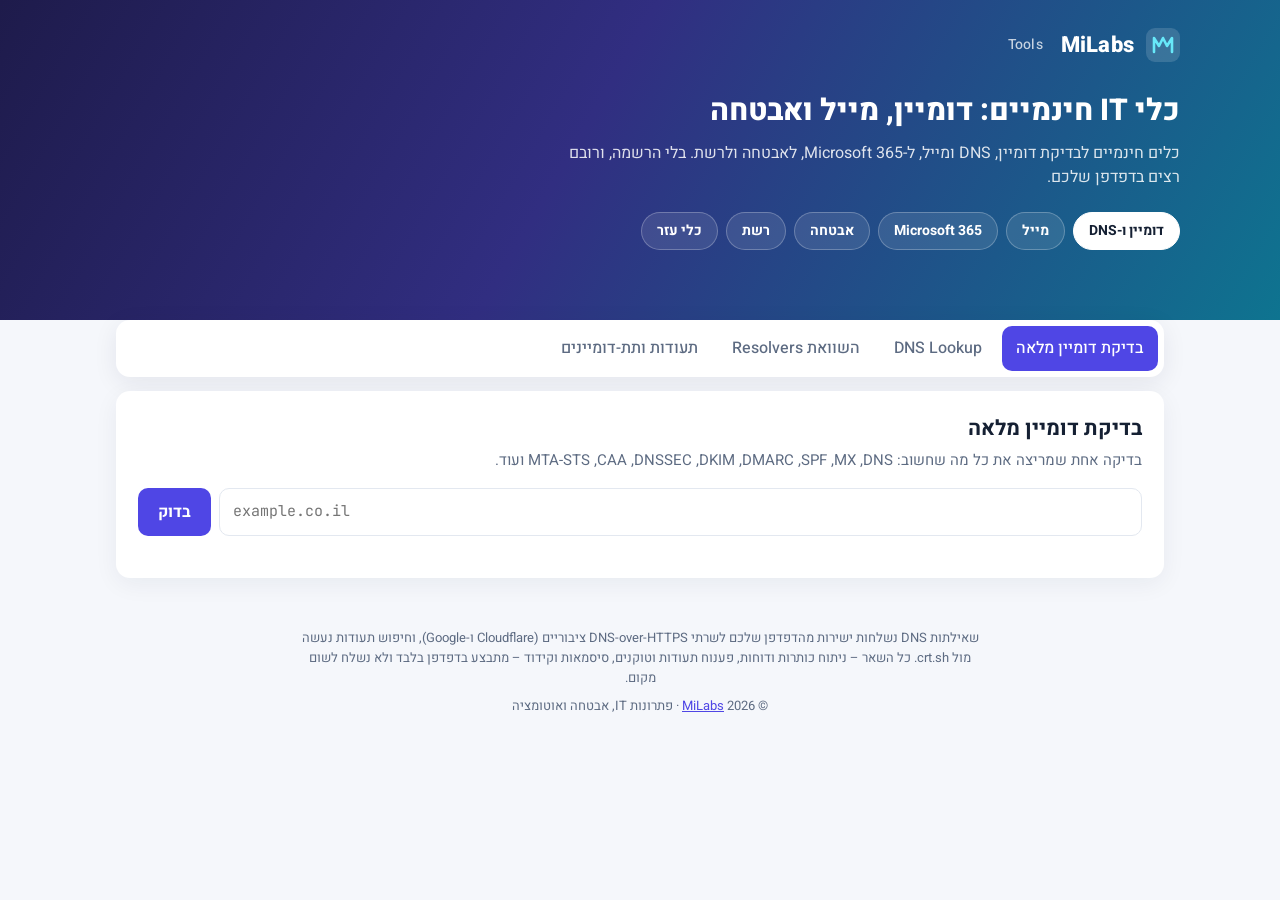
==== index.html @ 0ef52cb0 "Initial public release: 20 browser-based IT tools Co-Authored-By: Claude Opus 5.5 <noreply@anthropic" ====
<!DOCTYPE html>
<html lang="he" dir="rtl">
<head>
<meta charset="utf-8">
<meta name="viewport" content="width=device-width, initial-scale=1">
<title>MiLabs Tools – כלי בדיקת דומיין, DNS ומייל</title>
<meta name="description" content="כלים חינמיים לבדיקת DNS, SPF, DKIM, DMARC, Microsoft 365 וניתוח כותרות מייל – מבית MiLabs">
<link rel="preconnect" href="https://fonts.googleapis.com">
<link rel="preconnect" href="https://fonts.gstatic.com" crossorigin>
<link href="https://fonts.googleapis.com/css2?family=Heebo:wght@400;500;700;800&family=JetBrains+Mono:wght@400;600&display=swap" rel="stylesheet">
<style>
:root{
  --bg:#f5f7fb; --card:#fff; --ink:#152033; --muted:#5d6b82; --line:#e3e8f0;
  --accent:#4f46e5; --accent2:#06b6d4; --accent-soft:#eef0ff;
  --ok:#0f9d58; --ok-soft:#e7f6ee; --warn:#c27a00; --warn-soft:#fff5e0;
  --bad:#d93025; --bad-soft:#fdecea; --info:#2563eb; --info-soft:#e8f0fe;
  --radius:14px; --mono:'JetBrains Mono',ui-monospace,Consolas,monospace;
}
*{box-sizing:border-box}
[hidden]{display:none!important}
body{margin:0;font-family:Heebo,system-ui,-apple-system,"Segoe UI",Arial,sans-serif;background:var(--bg);color:var(--ink);line-height:1.55}
a{color:var(--accent)}
header.top{background:linear-gradient(120deg,#1e1b4b 0%,#312e81 45%,#0e7490 100%);color:#fff;padding:28px 20px 70px}
.wrap{max-width:1080px;margin:0 auto}
.brand{display:flex;align-items:center;gap:12px;font-weight:800;font-size:22px;letter-spacing:.2px}
.brand svg{flex:none}
.brand small{font-weight:500;opacity:.75;font-size:14px;margin-inline-start:6px}
header.top h1{font-size:30px;margin:26px 0 6px;font-weight:800}
header.top p{margin:0;opacity:.85;max-width:640px}
main{margin-top:-46px;padding:0 16px 40px}
.tabs{display:flex;gap:6px;overflow-x:auto;background:var(--card);border-radius:var(--radius);padding:6px;box-shadow:0 6px 24px rgba(20,30,60,.08);scrollbar-width:thin}
.tab{flex:none;border:0;background:transparent;font:inherit;font-weight:500;color:var(--muted);padding:10px 14px;border-radius:10px;cursor:pointer;white-space:nowrap}
.tab:hover{background:#f1f3f9;color:var(--ink)}
.tab[aria-selected=true]{background:var(--accent);color:#fff}
.panel{background:var(--card);border-radius:var(--radius);margin-top:14px;padding:22px;box-shadow:0 6px 24px rgba(20,30,60,.06)}
.panel h2{margin:0 0 4px;font-size:21px}
.panel .lead{margin:0 0 16px;color:var(--muted);font-size:15px}
form.q{display:flex;gap:8px;flex-wrap:wrap}
form.q input[type=text],form.q select,textarea{font:inherit;border:1.5px solid var(--line);border-radius:10px;padding:11px 13px;background:#fff;color:var(--ink)}
form.q input[type=text]{flex:1 1 260px;min-width:0;font-family:var(--mono);font-size:15px}
form.q input:focus,form.q select:focus,textarea:focus{outline:none;border-color:var(--accent);box-shadow:0 0 0 3px var(--accent-soft)}
textarea{width:100%;min-height:200px;font-family:var(--mono);font-size:13px;direction:ltr;text-align:left}
.btn{font:inherit;font-weight:700;border:0;border-radius:10px;padding:11px 20px;background:var(--accent);color:#fff;cursor:pointer}
.btn:hover{filter:brightness(1.08)}
.btn:disabled{opacity:.6;cursor:wait}
.btn.ghost{background:#f1f3f9;color:var(--ink);font-weight:500}
.hint{font-size:13px;color:var(--muted);margin-top:8px}
.out{margin-top:20px}
.ltr{direction:ltr;unicode-bidi:isolate;text-align:left}
code,.mono{font-family:var(--mono);font-size:13px}
.record{font-family:var(--mono);font-size:13px;background:#f6f8fc;border:1px solid var(--line);border-radius:10px;padding:10px 12px;direction:ltr;text-align:left;word-break:break-all;white-space:pre-wrap}
table{width:100%;border-collapse:collapse;font-size:14px}
th,td{padding:9px 10px;border-bottom:1px solid var(--line);text-align:start;vertical-align:top}
th{font-weight:700;color:var(--muted);font-size:12.5px;background:#fafbfe}
td.data{font-family:var(--mono);font-size:13px;unicode-bidi:plaintext;text-align:start;overflow-wrap:anywhere;white-space:pre-line}
.tablewrap{overflow-x:auto;border:1px solid var(--line);border-radius:10px}
.tablewrap table tr:last-child td{border-bottom:0}
.checks{list-style:none;margin:0;padding:0;display:grid;gap:8px}
.check{display:flex;gap:12px;align-items:flex-start;border:1px solid var(--line);border-radius:12px;padding:12px 14px;background:#fff}
.check .ic{flex:none;width:26px;height:26px;border-radius:50%;display:grid;place-items:center;font-weight:800;font-size:14px;color:#fff}
.check.ok .ic{background:var(--ok)} .check.warn .ic{background:var(--warn)} .check.bad .ic{background:var(--bad)} .check.info .ic{background:var(--info)}
.check.ok{border-color:#cdebd9} .check.warn{border-color:#f3dfb3} .check.bad{border-color:#f5c6c2}
.check .t{font-weight:700}
.check .d{color:var(--muted);font-size:14px;margin-top:2px}
.check .record{margin-top:8px}
.score{display:flex;align-items:center;gap:18px;flex-wrap:wrap;padding:16px;border-radius:12px;background:linear-gradient(120deg,var(--accent-soft),#e6fafd);margin-bottom:16px}
.score .num{font-size:40px;font-weight:800;line-height:1}
.score .pills{display:flex;gap:8px;flex-wrap:wrap}
.pill{font-size:13px;font-weight:700;padding:4px 10px;border-radius:99px}
.pill.ok{background:var(--ok-soft);color:var(--ok)} .pill.warn{background:var(--warn-soft);color:var(--warn)} .pill.bad{background:var(--bad-soft);color:var(--bad)} .pill.info{background:var(--info-soft);color:var(--info)}
h3{font-size:16px;margin:22px 0 10px}
.tree{list-style:none;margin:0;padding:0;direction:ltr;text-align:left;font-family:var(--mono);font-size:13px}
.tree ul{list-style:none;margin:4px 0 4px 18px;padding-left:12px;border-left:2px solid var(--line)}
.tree li{margin:3px 0}
.tag{display:inline-block;font-family:Heebo,sans-serif;font-size:11.5px;font-weight:700;padding:1px 8px;border-radius:99px;margin:0 4px;vertical-align:1px}
.tag.ok{background:var(--ok-soft);color:var(--ok)} .tag.warn{background:var(--warn-soft);color:var(--warn)} .tag.bad{background:var(--bad-soft);color:var(--bad)} .tag.info{background:var(--info-soft);color:var(--info)} .tag.mut{background:#eef1f6;color:var(--muted)}
.err{background:var(--bad-soft);color:var(--bad);padding:12px 14px;border-radius:10px;font-weight:500}
.loading{display:flex;align-items:center;gap:10px;color:var(--muted)}
.spin{width:18px;height:18px;border:3px solid var(--line);border-top-color:var(--accent);border-radius:50%;animation:s .8s linear infinite}
@keyframes s{to{transform:rotate(360deg)}}
.grid2{display:grid;grid-template-columns:repeat(auto-fit,minmax(240px,1fr));gap:10px}
.kv{border:1px solid var(--line);border-radius:10px;padding:10px 12px}
.kv .k{font-size:12.5px;color:var(--muted);font-weight:700}
.kv .v{font-family:var(--mono);font-size:13px;unicode-bidi:plaintext;text-align:start;word-break:break-word;overflow-wrap:anywhere;white-space:pre-line;margin-top:2px}
.hops .bar{height:8px;border-radius:4px;background:var(--accent2);min-width:2px}
.toolbar{display:flex;gap:8px;justify-content:flex-end;margin-top:14px;flex-wrap:wrap}
footer{text-align:center;color:var(--muted);font-size:13px;padding:10px 16px 30px}
footer .privacy{max-width:680px;margin:0 auto 8px}
.sr{position:absolute;width:1px;height:1px;overflow:hidden;clip:rect(0 0 0 0)}
.cats{display:flex;gap:8px;flex-wrap:wrap;margin-top:22px}
.cat{border:1px solid rgba(255,255,255,.25);font:inherit;font-weight:700;font-size:14px;padding:7px 15px;border-radius:99px;background:rgba(255,255,255,.1);color:#fff;cursor:pointer}
.cat:hover{background:rgba(255,255,255,.2)}
.cat[aria-pressed=true]{background:#fff;color:var(--ink);border-color:#fff}
form.gen{display:grid;grid-template-columns:repeat(auto-fit,minmax(230px,1fr));gap:12px 14px}
.field{display:flex;flex-direction:column;gap:5px;min-width:0}
.field.wide{grid-column:1/-1}
.field>label{font-size:13px;font-weight:700;color:var(--muted)}
.field input[type=text],.field select{font:inherit;border:1.5px solid var(--line);border-radius:10px;padding:10px 12px;background:#fff;color:var(--ink);min-width:0}
.field input[type=text][dir=ltr]{font-family:var(--mono);font-size:14px}
.field input:focus,.field select:focus{outline:none;border-color:var(--accent);box-shadow:0 0 0 3px var(--accent-soft)}
.field input[type=range]{accent-color:var(--accent);width:100%}
.chips{display:flex;flex-wrap:wrap;gap:8px}
.chip{display:inline-flex;align-items:center;cursor:pointer;user-select:none}
.chip input{position:absolute;opacity:0;pointer-events:none}
.chip span{border:1.5px solid var(--line);border-radius:99px;padding:6px 12px;font-size:14px;background:#fff;transition:.12s}
.chip input:checked+span{background:var(--accent-soft);border-color:var(--accent);color:#3730a3;font-weight:700}
.chip input:focus-visible+span{box-shadow:0 0 0 3px var(--accent-soft)}
.chip code{font-size:12px}
.copyrow{display:flex;gap:8px;align-items:stretch}
.copyrow .record{flex:1;min-width:0}
.cbtn{font:inherit;font-size:13px;font-weight:700;border:1.5px solid var(--line);background:#fff;border-radius:10px;padding:6px 12px;cursor:pointer;white-space:nowrap;color:var(--ink)}
.cbtn:hover{border-color:var(--accent);color:var(--accent)}
.drop{display:flex;flex-direction:column;align-items:center;gap:4px;border:2px dashed #c9d2e3;border-radius:14px;padding:28px 16px;text-align:center;cursor:pointer;background:#fafbfe}
.drop.over{border-color:var(--accent);background:var(--accent-soft)}
.ops{display:flex;flex-wrap:wrap;gap:6px;align-items:center;margin-top:10px}
.ops .opl{font-size:13px;font-weight:700;color:var(--muted);min-width:48px}
.ops .btn{padding:7px 12px;font-size:14px}
.pw{display:flex;gap:8px;align-items:center;margin-bottom:8px}
.pw .record{flex:1;font-size:15px}
.meter{height:8px;border-radius:4px;background:var(--line);overflow:hidden;margin:6px 0 14px}
.meter>div{height:100%;border-radius:4px}
.qrgrid{display:grid;grid-template-columns:minmax(0,1fr) 300px;gap:20px;align-items:start}
.qrbox{border:1px solid var(--line);border-radius:14px;padding:18px;text-align:center;background:#fff}
.qrbox svg{width:100%;max-width:260px;height:auto}
.out2{margin-top:14px}
@media (max-width:760px){.qrgrid{grid-template-columns:1fr}}
@media (max-width:600px){header.top h1{font-size:24px}.panel{padding:16px}}
</style>
</head>
<body>
<header class="top">
  <div class="wrap">
    <div class="brand">
      <svg width="34" height="34" viewBox="0 0 34 34" aria-hidden="true"><rect width="34" height="34" rx="9" fill="#fff" fill-opacity=".14"/><path d="M8 24V10l5 8 4-8 4 8 5-8v14" fill="none" stroke="#67e8f9" stroke-width="2.6" stroke-linecap="round" stroke-linejoin="round"/></svg>
      MiLabs<small>Tools</small>
    </div>
    <h1>כלי IT חינמיים: דומיין, מייל ואבטחה</h1>
    <p>כלים חינמיים לבדיקת דומיין, DNS ומייל, ל-Microsoft 365, לאבטחה ולרשת. בלי הרשמה, ורובם רצים בדפדפן שלכם.</p>
    <nav class="cats" aria-label="קטגוריות"></nav>
  </div>
</header>

<main class="wrap">
  <nav class="tabs" role="tablist" aria-label="כלים"></nav>

  <!-- HEALTH -->
  <section class="panel" data-panel="health" role="tabpanel">
    <h2>בדיקת דומיין מלאה</h2>
    <p class="lead">בדיקה אחת שמריצה את כל מה שחשוב: DNS, ‏MX, ‏SPF, ‏DMARC, ‏DKIM, ‏DNSSEC, ‏CAA, ‏MTA-STS ועוד.</p>
    <form class="q" data-run="health">
      <input type="text" name="domain" placeholder="example.co.il" dir="ltr" autocomplete="off" spellcheck="false" aria-label="דומיין">
      <button class="btn">בדוק</button>
    </form>
    <div class="out" aria-live="polite"></div>
  </section>

  <!-- DNS -->
  <section class="panel" data-panel="dns" role="tabpanel" hidden>
    <h2>DNS Lookup</h2>
    <p class="lead">שליפת רשומות DNS מכל סוג. הזינו כתובת IP כדי לקבל רשומת PTR (Reverse DNS).</p>
    <form class="q" data-run="dns">
      <input type="text" name="domain" placeholder="example.co.il או 8.8.8.8" dir="ltr" autocomplete="off" spellcheck="false" aria-label="דומיין או IP">
      <select name="type" aria-label="סוג רשומה" dir="ltr">
        <option>ALL</option><option>A</option><option>AAAA</option><option>CNAME</option><option>MX</option><option>NS</option><option>TXT</option><option>SOA</option><option>CAA</option><option>SRV</option><option>PTR</option><option>DS</option><option>DNSKEY</option><option>HTTPS</option>
      </select>
      <select name="resolver" aria-label="Resolver" dir="ltr">
        <option value="cf">Cloudflare</option><option value="google">Google</option>
      </select>
      <button class="btn">חפש</button>
    </form>
    <div class="out" aria-live="polite"></div>
  </section>

  <!-- SPF -->
  <section class="panel" data-panel="spf" role="tabpanel" hidden>
    <h2>בדיקת SPF</h2>
    <p class="lead">ניתוח רשומת SPF כולל מעבר על כל ה-include, ספירת DNS lookups (מגבלה של 10) וזיהוי טעויות נפוצות.</p>
    <form class="q" data-run="spf">
      <input type="text" name="domain" placeholder="example.co.il" dir="ltr" autocomplete="off" spellcheck="false" aria-label="דומיין">
      <button class="btn">בדוק</button>
    </form>
    <div class="out" aria-live="polite"></div>
  </section>

  <!-- DMARC -->
  <section class="panel" data-panel="dmarc" role="tabpanel" hidden>
    <h2>בדיקת DMARC</h2>
    <p class="lead">פירוק רשומת DMARC, הסבר על כל תגית והמלצות לשיפור ההגנה מפני התחזות.</p>
    <form class="q" data-run="dmarc">
      <input type="text" name="domain" placeholder="example.co.il" dir="ltr" autocomplete="off" spellcheck="false" aria-label="דומיין">
      <button class="btn">בדוק</button>
    </form>
    <div class="out" aria-live="polite"></div>
  </section>

  <!-- DKIM -->
  <section class="panel" data-panel="dkim" role="tabpanel" hidden>
    <h2>בדיקת DKIM</h2>
    <p class="lead">בדיקת מפתח DKIM לפי selector. השאירו את שדה ה-selector ריק כדי לסרוק selectors נפוצים (Microsoft 365, ‏Google, ‏Zoho ועוד).</p>
    <form class="q" data-run="dkim">
      <input type="text" name="domain" placeholder="example.co.il" dir="ltr" autocomplete="off" spellcheck="false" aria-label="דומיין">
      <input type="text" name="selector" placeholder="selector (לא חובה)" dir="ltr" autocomplete="off" spellcheck="false" aria-label="Selector" style="flex:0 1 200px">
      <button class="btn">בדוק</button>
    </form>
    <div class="out" aria-live="polite"></div>
  </section>

  <!-- M365 -->
  <section class="panel" data-panel="m365" role="tabpanel" hidden>
    <h2>בדיקת Microsoft 365</h2>
    <p class="lead">בודק אם הדומיין מוגדר נכון ל-Microsoft 365: ‏Tenant ID, ‏MX, ‏Autodiscover, ‏SPF, ‏DKIM, ‏Intune ו-Teams.</p>
    <form class="q" data-run="m365">
      <input type="text" name="domain" placeholder="example.co.il" dir="ltr" autocomplete="off" spellcheck="false" aria-label="דומיין">
      <button class="btn">בדוק</button>
    </form>
    <div class="out" aria-live="polite"></div>
  </section>

  <!-- COMPARE -->
  <section class="panel" data-panel="compare" role="tabpanel" hidden>
    <h2>השוואת Resolvers</h2>
    <p class="lead">מריץ את אותה שאילתה מול כמה שרתי DNS ציבוריים. שימושי כדי לראות אם שינוי DNS כבר התעדכן, ומה ה-TTL שנשאר.</p>
    <form class="q" data-run="compare">
      <input type="text" name="domain" placeholder="example.co.il" dir="ltr" autocomplete="off" spellcheck="false" aria-label="דומיין">
      <select name="type" aria-label="סוג רשומה" dir="ltr">
        <option>A</option><option>AAAA</option><option>CNAME</option><option>MX</option><option>NS</option><option>TXT</option><option>CAA</option>
      </select>
      <button class="btn">השווה</button>
    </form>
    <div class="out" aria-live="polite"></div>
  </section>

  <!-- HEADERS -->
  <section class="panel" data-panel="headers" role="tabpanel" hidden>
    <h2>ניתוח כותרות מייל</h2>
    <p class="lead">הדביקו את הכותרות המלאות של הודעה (Message headers / Show original). הניתוח מתבצע בדפדפן בלבד – שום מידע לא נשלח לשום שרת.</p>
    <form data-run="headers">
      <textarea name="raw" placeholder="Received: from ...&#10;Authentication-Results: ...&#10;From: ...&#10;Subject: ..." spellcheck="false" aria-label="כותרות מייל"></textarea>
      <div class="toolbar" style="justify-content:flex-start"><button class="btn">נתח</button><button type="button" class="btn ghost" data-clear>נקה</button></div>
    </form>
    <div class="out" aria-live="polite"></div>
  </section>

  <!-- CRT.SH -->
  <section class="panel" data-panel="crtsh" role="tabpanel" hidden>
    <h2>תעודות SSL ותת-דומיינים</h2>
    <p class="lead">חיפוש בכל תעודות ה-SSL שהונפקו לדומיין (Certificate Transparency). חושף תת-דומיינים, כולל כאלה שנשכחו, ותעודות שעומדות לפוג.</p>
    <form class="q" data-run="crtsh">
      <input type="text" name="domain" placeholder="example.co.il" dir="ltr" autocomplete="off" spellcheck="false" aria-label="דומיין">
      <button class="btn">חפש</button>
    </form>
    <p class="hint">המידע מגיע מ-crt.sh. בדומיינים גדולים החיפוש יכול לקחת עד חצי דקה.</p>
    <div class="out" aria-live="polite"></div>
  </section>

  <!-- SPF GENERATOR -->
  <section class="panel" data-panel="spfgen" role="tabpanel" hidden>
    <h2>מחולל SPF</h2>
    <p class="lead">בחרו את השירותים ששולחים מייל בשם הדומיין, וקבלו רשומת SPF מוכנה להעתקה.</p>
    <form class="gen" id="f-spfgen">
      <div class="field"><label>דומיין</label><input type="text" name="domain" dir="ltr" placeholder="example.co.il" autocomplete="off" spellcheck="false"></div>
      <div class="field wide"><label>שירותים ששולחים מייל בשם הדומיין</label><div class="chips" id="spf-providers"></div></div>
      <div class="field wide"><div class="chips">
        <label class="chip"><input type="checkbox" name="mx"><span>שרתי ה-MX של הדומיין <code>mx</code></span></label>
        <label class="chip"><input type="checkbox" name="a"><span>שרת האתר <code>a</code></span></label>
      </div></div>
      <div class="field"><label>כתובות IP נוספות</label><input type="text" name="ips" dir="ltr" placeholder="203.0.113.10, 198.51.100.0/24" autocomplete="off" spellcheck="false"></div>
      <div class="field"><label>include נוספים</label><input type="text" name="includes" dir="ltr" placeholder="_spf.example.net" autocomplete="off" spellcheck="false"></div>
      <div class="field"><label>מדיניות לשרתים לא מורשים</label>
        <select name="all"><option value="~all">‎~all · SoftFail (מומלץ)</option><option value="-all">‎-all · Fail (מחמיר)</option><option value="?all">‎?all · Neutral</option></select></div>
    </form>
    <div class="out" aria-live="polite"></div>
  </section>

  <!-- DMARC GENERATOR -->
  <section class="panel" data-panel="dmarcgen" role="tabpanel" hidden>
    <h2>מחולל DMARC</h2>
    <p class="lead">בניית רשומת DMARC תקינה, עם הסבר על כל אפשרות.</p>
    <form class="gen" id="f-dmarcgen">
      <div class="field"><label>דומיין</label><input type="text" name="domain" dir="ltr" placeholder="example.co.il" autocomplete="off" spellcheck="false"></div>
      <div class="field"><label>מדיניות (p)</label><select name="p"><option value="none">none · ניטור בלבד</option><option value="quarantine">quarantine · העברה לספאם</option><option value="reject">reject · דחייה</option></select></div>
      <div class="field"><label>מדיניות לתת-דומיינים (sp)</label><select name="sp"><option value="">כמו הדומיין הראשי</option><option value="none">none</option><option value="quarantine">quarantine</option><option value="reject">reject</option></select></div>
      <div class="field"><label>אחוז הודעות (pct)</label><input type="text" name="pct" dir="ltr" value="100" inputmode="numeric"></div>
      <div class="field"><label>מייל לדוחות מצטברים (rua)</label><input type="text" name="rua" dir="ltr" placeholder="dmarc@example.co.il" autocomplete="off" spellcheck="false"></div>
      <div class="field"><label>מייל לדוחות כשל (ruf) · לא חובה</label><input type="text" name="ruf" dir="ltr" placeholder="" autocomplete="off" spellcheck="false"></div>
      <div class="field"><label>יישור DKIM (adkim)</label><select name="adkim"><option value="">r · גמיש (ברירת מחדל)</option><option value="s">s · קפדני</option></select></div>
      <div class="field"><label>יישור SPF (aspf)</label><select name="aspf"><option value="">r · גמיש (ברירת מחדל)</option><option value="s">s · קפדני</option></select></div>
    </form>
    <div class="out" aria-live="polite"></div>
  </section>

  <!-- DMARC XML -->
  <section class="panel" data-panel="dmarcxml" role="tabpanel" hidden>
    <h2>ניתוח דוחות DMARC</h2>
    <p class="lead">גררו לכאן דוחות DMARC שהתקבלו במייל (קבצי ‎.xml, ‏‎.gz או ‎.zip) ותקבלו תמונה ברורה: מי שולח בשם הדומיין, ומה עובר או נכשל.</p>
    <label class="drop" id="dmarc-drop">
      <input type="file" id="dmarc-files" multiple accept=".xml,.gz,.zip,application/xml,application/gzip,application/zip" class="sr">
      <div style="font-size:30px">📄</div>
      <div><b>גררו קבצים לכאן</b> או לחצו לבחירה</div>
      <div class="hint">אפשר כמה קבצים יחד. הקבצים נקראים בדפדפן בלבד ולא נשלחים לשום מקום.</div>
    </label>
    <div class="out" aria-live="polite"></div>
  </section>

  <!-- M365 GENERATOR -->
  <section class="panel" data-panel="m365gen" role="tabpanel" hidden>
    <h2>מחולל רשומות DNS ל-Microsoft 365</h2>
    <p class="lead">כל הרשומות שצריך להגדיר אצל ספק ה-DNS כדי לחבר דומיין ל-Microsoft 365.</p>
    <form class="gen" id="f-m365gen">
      <div class="field"><label>דומיין</label><input type="text" name="domain" dir="ltr" placeholder="example.co.il" autocomplete="off" spellcheck="false"></div>
      <div class="field"><label>הדומיין הראשוני של ה-Tenant</label><input type="text" name="initial" dir="ltr" placeholder="contoso.onmicrosoft.com" autocomplete="off" spellcheck="false"></div>
      <div class="field wide"><div class="chips">
        <label class="chip"><input type="checkbox" name="intune" checked><span>Intune ורישום מכשירים</span></label>
        <label class="chip"><input type="checkbox" name="strict"><span>SPF מחמיר (‎-all)</span></label>
      </div></div>
    </form>
    <div class="out" aria-live="polite"></div>
  </section>

  <!-- CERT DECODER -->
  <section class="panel" data-panel="certdec" role="tabpanel" hidden>
    <h2>מפענח תעודות ו-CSR</h2>
    <p class="lead">הדביקו תעודה (CERTIFICATE) או בקשת תעודה (CSR) בפורמט PEM. הפענוח מתבצע בדפדפן בלבד.</p>
    <form id="f-certdec">
      <textarea name="pem" spellcheck="false" placeholder="-----BEGIN CERTIFICATE-----&#10;MIIF...&#10;-----END CERTIFICATE-----" aria-label="תעודה"></textarea>
      <div class="toolbar" style="justify-content:flex-start"><button class="btn">פענח</button><button type="button" class="btn ghost" data-clear-panel>נקה</button></div>
    </form>
    <div class="out" aria-live="polite"></div>
  </section>

  <!-- PASSWORD -->
  <section class="panel" data-panel="passgen" role="tabpanel" hidden>
    <h2>מחולל סיסמאות</h2>
    <p class="lead">סיסמאות חזקות ואקראיות, שנוצרות בדפדפן שלכם באמצעות מחולל קריפטוגרפי. שום דבר לא נשלח ולא נשמר.</p>
    <form class="gen" id="f-passgen">
      <div class="field wide"><label>אורך: <b id="pw-len-v">20</b></label><input type="range" name="len" min="8" max="64" value="20"></div>
      <div class="field wide"><div class="chips">
        <label class="chip"><input type="checkbox" name="upper" checked><span>אותיות גדולות A-Z</span></label>
        <label class="chip"><input type="checkbox" name="lower" checked><span>אותיות קטנות a-z</span></label>
        <label class="chip"><input type="checkbox" name="digits" checked><span>ספרות 0-9</span></label>
        <label class="chip"><input type="checkbox" name="symbols" checked><span>סימנים !@#$</span></label>
        <label class="chip"><input type="checkbox" name="noamb"><span>בלי תווים דומים (O0Il1)</span></label>
      </div></div>
    </form>
    <div class="out" aria-live="polite"></div>
  </section>

  <!-- JWT -->
  <section class="panel" data-panel="jwt" role="tabpanel" hidden>
    <h2>מפענח JWT</h2>
    <p class="lead">הדביקו טוקן (למשל Access Token של Microsoft Entra) כדי לראות את התוכן שלו, מתי הוא פג ומה המשמעות של כל claim. הפענוח מקומי בלבד.</p>
    <form id="f-jwt"><textarea name="token" spellcheck="false" placeholder="eyJhbGciOi..." aria-label="JWT" style="min-height:120px"></textarea></form>
    <div class="out" aria-live="polite"></div>
  </section>

  <!-- SUBNET -->
  <section class="panel" data-panel="subnet" role="tabpanel" hidden>
    <h2>מחשבון Subnet</h2>
    <p class="lead">חישוב טווח רשת, Broadcast, מספר כתובות ומסכה. תומך ב-IPv4 וב-IPv6.</p>
    <form class="q" data-run="subnet">
      <input type="text" name="cidr" placeholder="192.168.1.10/24 או 10.0.0.0 255.255.0.0" dir="ltr" autocomplete="off" spellcheck="false" aria-label="רשת">
      <button class="btn">חשב</button>
    </form>
    <div class="out" aria-live="polite"></div>
  </section>

  <!-- ENCODE -->
  <section class="panel" data-panel="encode" role="tabpanel" hidden>
    <h2>קידוד ו-Hash</h2>
    <p class="lead">Base64, ‏URL, ‏Hex ו-Hash (MD5, ‏SHA). הכול מתבצע בדפדפן.</p>
    <form id="f-encode">
      <textarea name="input" spellcheck="false" placeholder="הקלידו או הדביקו טקסט..." aria-label="קלט" style="min-height:120px"></textarea>
      <div class="ops">
        <span class="opl">קידוד</span>
        <button type="button" class="btn ghost" data-op="b64e">Base64 ←</button><button type="button" class="btn ghost" data-op="b64d">Base64 →</button>
        <button type="button" class="btn ghost" data-op="b64ue">Base64URL ←</button><button type="button" class="btn ghost" data-op="b64ud">Base64URL →</button>
        <button type="button" class="btn ghost" data-op="urle">URL ←</button><button type="button" class="btn ghost" data-op="urld">URL →</button>
        <button type="button" class="btn ghost" data-op="hexe">Hex ←</button><button type="button" class="btn ghost" data-op="hexd">Hex →</button>
      </div>
      <div class="ops">
        <span class="opl">Hash</span>
        <button type="button" class="btn ghost" data-op="md5">MD5</button><button type="button" class="btn ghost" data-op="SHA-1">SHA-1</button><button type="button" class="btn ghost" data-op="SHA-256">SHA-256</button><button type="button" class="btn ghost" data-op="SHA-512">SHA-512</button><button type="button" class="btn ghost" data-op="allhash">כולם</button>
      </div>
      <p class="hint">← קידוד · → פענוח</p>
    </form>
    <div class="out" aria-live="polite"></div>
  </section>

  <!-- QR -->
  <section class="panel" data-panel="qr" role="tabpanel" hidden>
    <h2>מחולל QR</h2>
    <p class="lead">קוד QR לקישור, לטקסט או לחיבור מהיר לרשת Wi-Fi.</p>
    <div class="qrgrid">
      <form class="gen" id="f-qr" style="align-content:start">
        <div class="field wide"><label>סוג</label><select name="kind"><option value="text">קישור / טקסט</option><option value="wifi">רשת Wi-Fi</option><option value="email">מייל</option></select></div>
        <div class="field wide" data-k="text"><label>קישור או טקסט</label><input type="text" name="text" dir="ltr" placeholder="https://milabs.co.il"></div>
        <div class="field" data-k="wifi" hidden><label>שם הרשת (SSID)</label><input type="text" name="ssid" dir="ltr"></div>
        <div class="field" data-k="wifi" hidden><label>סיסמה</label><input type="text" name="wpass" dir="ltr"></div>
        <div class="field" data-k="wifi" hidden><label>אבטחה</label><select name="sec"><option value="WPA">WPA/WPA2/WPA3</option><option value="WEP">WEP</option><option value="nopass">ללא סיסמה</option></select></div>
        <div class="field" data-k="wifi" hidden><label>&nbsp;</label><label class="chip"><input type="checkbox" name="hidden"><span>רשת מוסתרת</span></label></div>
        <div class="field" data-k="email" hidden><label>כתובת</label><input type="text" name="to" dir="ltr"></div>
        <div class="field" data-k="email" hidden><label>נושא</label><input type="text" name="subject"></div>
        <div class="field"><label>תיקון שגיאות</label><select name="ec"><option value="M">בינוני (M)</option><option value="L">נמוך (L)</option><option value="Q">גבוה (Q)</option><option value="H">גבוה מאוד (H)</option></select></div>
      </form>
      <div class="qrbox"><div id="qr-out" class="hint">הזינו תוכן כדי ליצור קוד</div><div class="toolbar" style="justify-content:center"><button type="button" class="btn ghost" id="qr-png" disabled>הורד PNG</button><button type="button" class="btn ghost" id="qr-svg" disabled>הורד SVG</button></div></div>
    </div>
  </section>

  <!-- UA -->
  <section class="panel" data-panel="ua" role="tabpanel" hidden>
    <h2>מה הדפדפן שלי</h2>
    <p class="lead">פרטי הדפדפן, מערכת ההפעלה והמסך שלכם. שימושי כשתמיכה טכנית שואלת "באיזה דפדפן אתה משתמש?".</p>
    <div class="out" aria-live="polite"></div>
    <h3>פענוח User-Agent אחר</h3>
    <form id="uaparse"><textarea name="ua" spellcheck="false" placeholder="Mozilla/5.0 ..." style="min-height:70px" aria-label="User-Agent"></textarea></form>
    <div class="out2"></div>
  </section>
</main>

<footer>
  <p class="privacy">שאילתות DNS נשלחות ישירות מהדפדפן שלכם לשרתי DNS-over-HTTPS ציבוריים (Cloudflare ו-Google), וחיפוש תעודות נעשה מול crt.sh. כל השאר – ניתוח כותרות ודוחות, פענוח תעודות וטוקנים, סיסמאות וקידוד – מתבצע בדפדפן בלבד ולא נשלח לשום מקום.</p>
  <div>© <span id="yr"></span> <a href="https://milabs.co.il">MiLabs</a> · פתרונות IT, אבטחה ואוטומציה</div>
</footer>

<script>/* qrcode-generator 1.4.4 · (c) Kazuhiko Arase · MIT License */
var qrcode=function(){var t=function(t,r){var e=t,n=g[r],o=null,i=0,a=null,u=[],f={},c=function(t,r){o=function(t){for(var r=new Array(t),e=0;e<t;e+=1){r[e]=new Array(t);for(var n=0;n<t;n+=1)r[e][n]=null}return r}(i=4*e+17),l(0,0),l(i-7,0),l(0,i-7),s(),h(),d(t,r),e>=7&&v(t),null==a&&(a=p(e,n,u)),w(a,r)},l=function(t,r){for(var e=-1;e<=7;e+=1)if(!(t+e<=-1||i<=t+e))for(var n=-1;n<=7;n+=1)r+n<=-1||i<=r+n||(o[t+e][r+n]=0<=e&&e<=6&&(0==n||6==n)||0<=n&&n<=6&&(0==e||6==e)||2<=e&&e<=4&&2<=n&&n<=4)},h=function(){for(var t=8;t<i-8;t+=1)null==o[t][6]&&(o[t][6]=t%2==0);for(var r=8;r<i-8;r+=1)null==o[6][r]&&(o[6][r]=r%2==0)},s=function(){for(var t=B.getPatternPosition(e),r=0;r<t.length;r+=1)for(var n=0;n<t.length;n+=1){var i=t[r],a=t[n];if(null==o[i][a])for(var u=-2;u<=2;u+=1)for(var f=-2;f<=2;f+=1)o[i+u][a+f]=-2==u||2==u||-2==f||2==f||0==u&&0==f}},v=function(t){for(var r=B.getBCHTypeNumber(e),n=0;n<18;n+=1){var a=!t&&1==(r>>n&1);o[Math.floor(n/3)][n%3+i-8-3]=a}for(n=0;n<18;n+=1){a=!t&&1==(r>>n&1);o[n%3+i-8-3][Math.floor(n/3)]=a}},d=function(t,r){for(var e=n<<3|r,a=B.getBCHTypeInfo(e),u=0;u<15;u+=1){var f=!t&&1==(a>>u&1);u<6?o[u][8]=f:u<8?o[u+1][8]=f:o[i-15+u][8]=f}for(u=0;u<15;u+=1){f=!t&&1==(a>>u&1);u<8?o[8][i-u-1]=f:u<9?o[8][15-u-1+1]=f:o[8][15-u-1]=f}o[i-8][8]=!t},w=function(t,r){for(var e=-1,n=i-1,a=7,u=0,f=B.getMaskFunction(r),c=i-1;c>0;c-=2)for(6==c&&(c-=1);;){for(var g=0;g<2;g+=1)if(null==o[n][c-g]){var l=!1;u<t.length&&(l=1==(t[u]>>>a&1)),f(n,c-g)&&(l=!l),o[n][c-g]=l,-1==(a-=1)&&(u+=1,a=7)}if((n+=e)<0||i<=n){n-=e,e=-e;break}}},p=function(t,r,e){for(var n=A.getRSBlocks(t,r),o=b(),i=0;i<e.length;i+=1){var a=e[i];o.put(a.getMode(),4),o.put(a.getLength(),B.getLengthInBits(a.getMode(),t)),a.write(o)}var u=0;for(i=0;i<n.length;i+=1)u+=n[i].dataCount;if(o.getLengthInBits()>8*u)throw"code length overflow. ("+o.getLengthInBits()+">"+8*u+")";for(o.getLengthInBits()+4<=8*u&&o.put(0,4);o.getLengthInBits()%8!=0;)o.putBit(!1);for(;!(o.getLengthInBits()>=8*u||(o.put(236,8),o.getLengthInBits()>=8*u));)o.put(17,8);return function(t,r){for(var e=0,n=0,o=0,i=new Array(r.length),a=new Array(r.length),u=0;u<r.length;u+=1){var f=r[u].dataCount,c=r[u].totalCount-f;n=Math.max(n,f),o=Math.max(o,c),i[u]=new Array(f);for(var g=0;g<i[u].length;g+=1)i[u][g]=255&t.getBuffer()[g+e];e+=f;var l=B.getErrorCorrectPolynomial(c),h=k(i[u],l.getLength()-1).mod(l);for(a[u]=new Array(l.getLength()-1),g=0;g<a[u].length;g+=1){var s=g+h.getLength()-a[u].length;a[u][g]=s>=0?h.getAt(s):0}}var v=0;for(g=0;g<r.length;g+=1)v+=r[g].totalCount;var d=new Array(v),w=0;for(g=0;g<n;g+=1)for(u=0;u<r.length;u+=1)g<i[u].length&&(d[w]=i[u][g],w+=1);for(g=0;g<o;g+=1)for(u=0;u<r.length;u+=1)g<a[u].length&&(d[w]=a[u][g],w+=1);return d}(o,n)};f.addData=function(t,r){var e=null;switch(r=r||"Byte"){case"Numeric":e=M(t);break;case"Alphanumeric":e=x(t);break;case"Byte":e=m(t);break;case"Kanji":e=L(t);break;default:throw"mode:"+r}u.push(e),a=null},f.isDark=function(t,r){if(t<0||i<=t||r<0||i<=r)throw t+","+r;return o[t][r]},f.getModuleCount=function(){return i},f.make=function(){if(e<1){for(var t=1;t<40;t++){for(var r=A.getRSBlocks(t,n),o=b(),i=0;i<u.length;i++){var a=u[i];o.put(a.getMode(),4),o.put(a.getLength(),B.getLengthInBits(a.getMode(),t)),a.write(o)}var g=0;for(i=0;i<r.length;i++)g+=r[i].dataCount;if(o.getLengthInBits()<=8*g)break}e=t}c(!1,function(){for(var t=0,r=0,e=0;e<8;e+=1){c(!0,e);var n=B.getLostPoint(f);(0==e||t>n)&&(t=n,r=e)}return r}())},f.createTableTag=function(t,r){t=t||2;var e="";e+='<table style="',e+=" border-width: 0px; border-style: none;",e+=" border-collapse: collapse;",e+=" padding: 0px; margin: "+(r=void 0===r?4*t:r)+"px;",e+='">',e+="<tbody>";for(var n=0;n<f.getModuleCount();n+=1){e+="<tr>";for(var o=0;o<f.getModuleCount();o+=1)e+='<td style="',e+=" border-width: 0px; border-style: none;",e+=" border-collapse: collapse;",e+=" padding: 0px; margin: 0px;",e+=" width: "+t+"px;",e+=" height: "+t+"px;",e+=" background-color: ",e+=f.isDark(n,o)?"#000000":"#ffffff",e+=";",e+='"/>';e+="</tr>"}return e+="</tbody>",e+="</table>"},f.createSvgTag=function(t,r,e,n){var o={};"object"==typeof arguments[0]&&(t=(o=arguments[0]).cellSize,r=o.margin,e=o.alt,n=o.title),t=t||2,r=void 0===r?4*t:r,(e="string"==typeof e?{text:e}:e||{}).text=e.text||null,e.id=e.text?e.id||"qrcode-description":null,(n="string"==typeof n?{text:n}:n||{}).text=n.text||null,n.id=n.text?n.id||"qrcode-title":null;var i,a,u,c,g=f.getModuleCount()*t+2*r,l="";for(c="l"+t+",0 0,"+t+" -"+t+",0 0,-"+t+"z ",l+='<svg version="1.1" xmlns="http://www.w3.org/2000/svg"',l+=o.scalable?"":' width="'+g+'px" height="'+g+'px"',l+=' viewBox="0 0 '+g+" "+g+'" ',l+=' preserveAspectRatio="xMinYMin meet"',l+=n.text||e.text?' role="img" aria-labelledby="'+y([n.id,e.id].join(" ").trim())+'"':"",l+=">",l+=n.text?'<title id="'+y(n.id)+'">'+y(n.text)+"</title>":"",l+=e.text?'<description id="'+y(e.id)+'">'+y(e.text)+"</description>":"",l+='<rect width="100%" height="100%" fill="white" cx="0" cy="0"/>',l+='<path d="',a=0;a<f.getModuleCount();a+=1)for(u=a*t+r,i=0;i<f.getModuleCount();i+=1)f.isDark(a,i)&&(l+="M"+(i*t+r)+","+u+c);return l+='" stroke="transparent" fill="black"/>',l+="</svg>"},f.createDataURL=function(t,r){t=t||2,r=void 0===r?4*t:r;var e=f.getModuleCount()*t+2*r,n=r,o=e-r;return I(e,e,function(r,e){if(n<=r&&r<o&&n<=e&&e<o){var i=Math.floor((r-n)/t),a=Math.floor((e-n)/t);return f.isDark(a,i)?0:1}return 1})},f.createImgTag=function(t,r,e){t=t||2,r=void 0===r?4*t:r;var n=f.getModuleCount()*t+2*r,o="";return o+="<img",o+=' src="',o+=f.createDataURL(t,r),o+='"',o+=' width="',o+=n,o+='"',o+=' height="',o+=n,o+='"',e&&(o+=' alt="',o+=y(e),o+='"'),o+="/>"};var y=function(t){for(var r="",e=0;e<t.length;e+=1){var n=t.charAt(e);switch(n){case"<":r+="&lt;";break;case">":r+="&gt;";break;case"&":r+="&amp;";break;case'"':r+="&quot;";break;default:r+=n}}return r};return f.createASCII=function(t,r){if((t=t||1)<2)return function(t){t=void 0===t?2:t;var r,e,n,o,i,a=1*f.getModuleCount()+2*t,u=t,c=a-t,g={"██":"█","█ ":"▀"," █":"▄","  ":" "},l={"██":"▀","█ ":"▀"," █":" ","  ":" "},h="";for(r=0;r<a;r+=2){for(n=Math.floor((r-u)/1),o=Math.floor((r+1-u)/1),e=0;e<a;e+=1)i="█",u<=e&&e<c&&u<=r&&r<c&&f.isDark(n,Math.floor((e-u)/1))&&(i=" "),u<=e&&e<c&&u<=r+1&&r+1<c&&f.isDark(o,Math.floor((e-u)/1))?i+=" ":i+="█",h+=t<1&&r+1>=c?l[i]:g[i];h+="\n"}return a%2&&t>0?h.substring(0,h.length-a-1)+Array(a+1).join("▀"):h.substring(0,h.length-1)}(r);t-=1,r=void 0===r?2*t:r;var e,n,o,i,a=f.getModuleCount()*t+2*r,u=r,c=a-r,g=Array(t+1).join("██"),l=Array(t+1).join("  "),h="",s="";for(e=0;e<a;e+=1){for(o=Math.floor((e-u)/t),s="",n=0;n<a;n+=1)i=1,u<=n&&n<c&&u<=e&&e<c&&f.isDark(o,Math.floor((n-u)/t))&&(i=0),s+=i?g:l;for(o=0;o<t;o+=1)h+=s+"\n"}return h.substring(0,h.length-1)},f.renderTo2dContext=function(t,r){r=r||2;for(var e=f.getModuleCount(),n=0;n<e;n++)for(var o=0;o<e;o++)t.fillStyle=f.isDark(n,o)?"black":"white",t.fillRect(n*r,o*r,r,r)},f};t.stringToBytes=(t.stringToBytesFuncs={default:function(t){for(var r=[],e=0;e<t.length;e+=1){var n=t.charCodeAt(e);r.push(255&n)}return r}}).default,t.createStringToBytes=function(t,r){var e=function(){for(var e=S(t),n=function(){var t=e.read();if(-1==t)throw"eof";return t},o=0,i={};;){var a=e.read();if(-1==a)break;var u=n(),f=n()<<8|n();i[String.fromCharCode(a<<8|u)]=f,o+=1}if(o!=r)throw o+" != "+r;return i}(),n="?".charCodeAt(0);return function(t){for(var r=[],o=0;o<t.length;o+=1){var i=t.charCodeAt(o);if(i<128)r.push(i);else{var a=e[t.charAt(o)];"number"==typeof a?(255&a)==a?r.push(a):(r.push(a>>>8),r.push(255&a)):r.push(n)}}return r}};var r,e,n,o,i,a=1,u=2,f=4,c=8,g={L:1,M:0,Q:3,H:2},l=0,h=1,s=2,v=3,d=4,w=5,p=6,y=7,B=(r=[[],[6,18],[6,22],[6,26],[6,30],[6,34],[6,22,38],[6,24,42],[6,26,46],[6,28,50],[6,30,54],[6,32,58],[6,34,62],[6,26,46,66],[6,26,48,70],[6,26,50,74],[6,30,54,78],[6,30,56,82],[6,30,58,86],[6,34,62,90],[6,28,50,72,94],[6,26,50,74,98],[6,30,54,78,102],[6,28,54,80,106],[6,32,58,84,110],[6,30,58,86,114],[6,34,62,90,118],[6,26,50,74,98,122],[6,30,54,78,102,126],[6,26,52,78,104,130],[6,30,56,82,108,134],[6,34,60,86,112,138],[6,30,58,86,114,142],[6,34,62,90,118,146],[6,30,54,78,102,126,150],[6,24,50,76,102,128,154],[6,28,54,80,106,132,158],[6,32,58,84,110,136,162],[6,26,54,82,110,138,166],[6,30,58,86,114,142,170]],e=1335,n=7973,i=function(t){for(var r=0;0!=t;)r+=1,t>>>=1;return r},(o={}).getBCHTypeInfo=function(t){for(var r=t<<10;i(r)-i(e)>=0;)r^=e<<i(r)-i(e);return 21522^(t<<10|r)},o.getBCHTypeNumber=function(t){for(var r=t<<12;i(r)-i(n)>=0;)r^=n<<i(r)-i(n);return t<<12|r},o.getPatternPosition=function(t){return r[t-1]},o.getMaskFunction=function(t){switch(t){case l:return function(t,r){return(t+r)%2==0};case h:return function(t,r){return t%2==0};case s:return function(t,r){return r%3==0};case v:return function(t,r){return(t+r)%3==0};case d:return function(t,r){return(Math.floor(t/2)+Math.floor(r/3))%2==0};case w:return function(t,r){return t*r%2+t*r%3==0};case p:return function(t,r){return(t*r%2+t*r%3)%2==0};case y:return function(t,r){return(t*r%3+(t+r)%2)%2==0};default:throw"bad maskPattern:"+t}},o.getErrorCorrectPolynomial=function(t){for(var r=k([1],0),e=0;e<t;e+=1)r=r.multiply(k([1,C.gexp(e)],0));return r},o.getLengthInBits=function(t,r){if(1<=r&&r<10)switch(t){case a:return 10;case u:return 9;case f:case c:return 8;default:throw"mode:"+t}else if(r<27)switch(t){case a:return 12;case u:return 11;case f:return 16;case c:return 10;default:throw"mode:"+t}else{if(!(r<41))throw"type:"+r;switch(t){case a:return 14;case u:return 13;case f:return 16;case c:return 12;default:throw"mode:"+t}}},o.getLostPoint=function(t){for(var r=t.getModuleCount(),e=0,n=0;n<r;n+=1)for(var o=0;o<r;o+=1){for(var i=0,a=t.isDark(n,o),u=-1;u<=1;u+=1)if(!(n+u<0||r<=n+u))for(var f=-1;f<=1;f+=1)o+f<0||r<=o+f||0==u&&0==f||a==t.isDark(n+u,o+f)&&(i+=1);i>5&&(e+=3+i-5)}for(n=0;n<r-1;n+=1)for(o=0;o<r-1;o+=1){var c=0;t.isDark(n,o)&&(c+=1),t.isDark(n+1,o)&&(c+=1),t.isDark(n,o+1)&&(c+=1),t.isDark(n+1,o+1)&&(c+=1),0!=c&&4!=c||(e+=3)}for(n=0;n<r;n+=1)for(o=0;o<r-6;o+=1)t.isDark(n,o)&&!t.isDark(n,o+1)&&t.isDark(n,o+2)&&t.isDark(n,o+3)&&t.isDark(n,o+4)&&!t.isDark(n,o+5)&&t.isDark(n,o+6)&&(e+=40);for(o=0;o<r;o+=1)for(n=0;n<r-6;n+=1)t.isDark(n,o)&&!t.isDark(n+1,o)&&t.isDark(n+2,o)&&t.isDark(n+3,o)&&t.isDark(n+4,o)&&!t.isDark(n+5,o)&&t.isDark(n+6,o)&&(e+=40);var g=0;for(o=0;o<r;o+=1)for(n=0;n<r;n+=1)t.isDark(n,o)&&(g+=1);return e+=Math.abs(100*g/r/r-50)/5*10},o),C=function(){for(var t=new Array(256),r=new Array(256),e=0;e<8;e+=1)t[e]=1<<e;for(e=8;e<256;e+=1)t[e]=t[e-4]^t[e-5]^t[e-6]^t[e-8];for(e=0;e<255;e+=1)r[t[e]]=e;var n={glog:function(t){if(t<1)throw"glog("+t+")";return r[t]},gexp:function(r){for(;r<0;)r+=255;for(;r>=256;)r-=255;return t[r]}};return n}();function k(t,r){if(void 0===t.length)throw t.length+"/"+r;var e=function(){for(var e=0;e<t.length&&0==t[e];)e+=1;for(var n=new Array(t.length-e+r),o=0;o<t.length-e;o+=1)n[o]=t[o+e];return n}(),n={getAt:function(t){return e[t]},getLength:function(){return e.length},multiply:function(t){for(var r=new Array(n.getLength()+t.getLength()-1),e=0;e<n.getLength();e+=1)for(var o=0;o<t.getLength();o+=1)r[e+o]^=C.gexp(C.glog(n.getAt(e))+C.glog(t.getAt(o)));return k(r,0)},mod:function(t){if(n.getLength()-t.getLength()<0)return n;for(var r=C.glog(n.getAt(0))-C.glog(t.getAt(0)),e=new Array(n.getLength()),o=0;o<n.getLength();o+=1)e[o]=n.getAt(o);for(o=0;o<t.getLength();o+=1)e[o]^=C.gexp(C.glog(t.getAt(o))+r);return k(e,0).mod(t)}};return n}var A=function(){var t=[[1,26,19],[1,26,16],[1,26,13],[1,26,9],[1,44,34],[1,44,28],[1,44,22],[1,44,16],[1,70,55],[1,70,44],[2,35,17],[2,35,13],[1,100,80],[2,50,32],[2,50,24],[4,25,9],[1,134,108],[2,67,43],[2,33,15,2,34,16],[2,33,11,2,34,12],[2,86,68],[4,43,27],[4,43,19],[4,43,15],[2,98,78],[4,49,31],[2,32,14,4,33,15],[4,39,13,1,40,14],[2,121,97],[2,60,38,2,61,39],[4,40,18,2,41,19],[4,40,14,2,41,15],[2,146,116],[3,58,36,2,59,37],[4,36,16,4,37,17],[4,36,12,4,37,13],[2,86,68,2,87,69],[4,69,43,1,70,44],[6,43,19,2,44,20],[6,43,15,2,44,16],[4,101,81],[1,80,50,4,81,51],[4,50,22,4,51,23],[3,36,12,8,37,13],[2,116,92,2,117,93],[6,58,36,2,59,37],[4,46,20,6,47,21],[7,42,14,4,43,15],[4,133,107],[8,59,37,1,60,38],[8,44,20,4,45,21],[12,33,11,4,34,12],[3,145,115,1,146,116],[4,64,40,5,65,41],[11,36,16,5,37,17],[11,36,12,5,37,13],[5,109,87,1,110,88],[5,65,41,5,66,42],[5,54,24,7,55,25],[11,36,12,7,37,13],[5,122,98,1,123,99],[7,73,45,3,74,46],[15,43,19,2,44,20],[3,45,15,13,46,16],[1,135,107,5,136,108],[10,74,46,1,75,47],[1,50,22,15,51,23],[2,42,14,17,43,15],[5,150,120,1,151,121],[9,69,43,4,70,44],[17,50,22,1,51,23],[2,42,14,19,43,15],[3,141,113,4,142,114],[3,70,44,11,71,45],[17,47,21,4,48,22],[9,39,13,16,40,14],[3,135,107,5,136,108],[3,67,41,13,68,42],[15,54,24,5,55,25],[15,43,15,10,44,16],[4,144,116,4,145,117],[17,68,42],[17,50,22,6,51,23],[19,46,16,6,47,17],[2,139,111,7,140,112],[17,74,46],[7,54,24,16,55,25],[34,37,13],[4,151,121,5,152,122],[4,75,47,14,76,48],[11,54,24,14,55,25],[16,45,15,14,46,16],[6,147,117,4,148,118],[6,73,45,14,74,46],[11,54,24,16,55,25],[30,46,16,2,47,17],[8,132,106,4,133,107],[8,75,47,13,76,48],[7,54,24,22,55,25],[22,45,15,13,46,16],[10,142,114,2,143,115],[19,74,46,4,75,47],[28,50,22,6,51,23],[33,46,16,4,47,17],[8,152,122,4,153,123],[22,73,45,3,74,46],[8,53,23,26,54,24],[12,45,15,28,46,16],[3,147,117,10,148,118],[3,73,45,23,74,46],[4,54,24,31,55,25],[11,45,15,31,46,16],[7,146,116,7,147,117],[21,73,45,7,74,46],[1,53,23,37,54,24],[19,45,15,26,46,16],[5,145,115,10,146,116],[19,75,47,10,76,48],[15,54,24,25,55,25],[23,45,15,25,46,16],[13,145,115,3,146,116],[2,74,46,29,75,47],[42,54,24,1,55,25],[23,45,15,28,46,16],[17,145,115],[10,74,46,23,75,47],[10,54,24,35,55,25],[19,45,15,35,46,16],[17,145,115,1,146,116],[14,74,46,21,75,47],[29,54,24,19,55,25],[11,45,15,46,46,16],[13,145,115,6,146,116],[14,74,46,23,75,47],[44,54,24,7,55,25],[59,46,16,1,47,17],[12,151,121,7,152,122],[12,75,47,26,76,48],[39,54,24,14,55,25],[22,45,15,41,46,16],[6,151,121,14,152,122],[6,75,47,34,76,48],[46,54,24,10,55,25],[2,45,15,64,46,16],[17,152,122,4,153,123],[29,74,46,14,75,47],[49,54,24,10,55,25],[24,45,15,46,46,16],[4,152,122,18,153,123],[13,74,46,32,75,47],[48,54,24,14,55,25],[42,45,15,32,46,16],[20,147,117,4,148,118],[40,75,47,7,76,48],[43,54,24,22,55,25],[10,45,15,67,46,16],[19,148,118,6,149,119],[18,75,47,31,76,48],[34,54,24,34,55,25],[20,45,15,61,46,16]],r=function(t,r){var e={};return e.totalCount=t,e.dataCount=r,e},e={};return e.getRSBlocks=function(e,n){var o=function(r,e){switch(e){case g.L:return t[4*(r-1)+0];case g.M:return t[4*(r-1)+1];case g.Q:return t[4*(r-1)+2];case g.H:return t[4*(r-1)+3];default:return}}(e,n);if(void 0===o)throw"bad rs block @ typeNumber:"+e+"/errorCorrectionLevel:"+n;for(var i=o.length/3,a=[],u=0;u<i;u+=1)for(var f=o[3*u+0],c=o[3*u+1],l=o[3*u+2],h=0;h<f;h+=1)a.push(r(c,l));return a},e}(),b=function(){var t=[],r=0,e={getBuffer:function(){return t},getAt:function(r){var e=Math.floor(r/8);return 1==(t[e]>>>7-r%8&1)},put:function(t,r){for(var n=0;n<r;n+=1)e.putBit(1==(t>>>r-n-1&1))},getLengthInBits:function(){return r},putBit:function(e){var n=Math.floor(r/8);t.length<=n&&t.push(0),e&&(t[n]|=128>>>r%8),r+=1}};return e},M=function(t){var r=a,e=t,n={getMode:function(){return r},getLength:function(t){return e.length},write:function(t){for(var r=e,n=0;n+2<r.length;)t.put(o(r.substring(n,n+3)),10),n+=3;n<r.length&&(r.length-n==1?t.put(o(r.substring(n,n+1)),4):r.length-n==2&&t.put(o(r.substring(n,n+2)),7))}},o=function(t){for(var r=0,e=0;e<t.length;e+=1)r=10*r+i(t.charAt(e));return r},i=function(t){if("0"<=t&&t<="9")return t.charCodeAt(0)-"0".charCodeAt(0);throw"illegal char :"+t};return n},x=function(t){var r=u,e=t,n={getMode:function(){return r},getLength:function(t){return e.length},write:function(t){for(var r=e,n=0;n+1<r.length;)t.put(45*o(r.charAt(n))+o(r.charAt(n+1)),11),n+=2;n<r.length&&t.put(o(r.charAt(n)),6)}},o=function(t){if("0"<=t&&t<="9")return t.charCodeAt(0)-"0".charCodeAt(0);if("A"<=t&&t<="Z")return t.charCodeAt(0)-"A".charCodeAt(0)+10;switch(t){case" ":return 36;case"$":return 37;case"%":return 38;case"*":return 39;case"+":return 40;case"-":return 41;case".":return 42;case"/":return 43;case":":return 44;default:throw"illegal char :"+t}};return n},m=function(r){var e=f,n=t.stringToBytes(r),o={getMode:function(){return e},getLength:function(t){return n.length},write:function(t){for(var r=0;r<n.length;r+=1)t.put(n[r],8)}};return o},L=function(r){var e=c,n=t.stringToBytesFuncs.SJIS;if(!n)throw"sjis not supported.";!function(){var t=n("友");if(2!=t.length||38726!=(t[0]<<8|t[1]))throw"sjis not supported."}();var o=n(r),i={getMode:function(){return e},getLength:function(t){return~~(o.length/2)},write:function(t){for(var r=o,e=0;e+1<r.length;){var n=(255&r[e])<<8|255&r[e+1];if(33088<=n&&n<=40956)n-=33088;else{if(!(57408<=n&&n<=60351))throw"illegal char at "+(e+1)+"/"+n;n-=49472}n=192*(n>>>8&255)+(255&n),t.put(n,13),e+=2}if(e<r.length)throw"illegal char at "+(e+1)}};return i},D=function(){var t=[],r={writeByte:function(r){t.push(255&r)},writeShort:function(t){r.writeByte(t),r.writeByte(t>>>8)},writeBytes:function(t,e,n){e=e||0,n=n||t.length;for(var o=0;o<n;o+=1)r.writeByte(t[o+e])},writeString:function(t){for(var e=0;e<t.length;e+=1)r.writeByte(t.charCodeAt(e))},toByteArray:function(){return t},toString:function(){var r="";r+="[";for(var e=0;e<t.length;e+=1)e>0&&(r+=","),r+=t[e];return r+="]"}};return r},S=function(t){var r=t,e=0,n=0,o=0,i={read:function(){for(;o<8;){if(e>=r.length){if(0==o)return-1;throw"unexpected end of file./"+o}var t=r.charAt(e);if(e+=1,"="==t)return o=0,-1;t.match(/^\s$/)||(n=n<<6|a(t.charCodeAt(0)),o+=6)}var i=n>>>o-8&255;return o-=8,i}},a=function(t){if(65<=t&&t<=90)return t-65;if(97<=t&&t<=122)return t-97+26;if(48<=t&&t<=57)return t-48+52;if(43==t)return 62;if(47==t)return 63;throw"c:"+t};return i},I=function(t,r,e){for(var n=function(t,r){var e=t,n=r,o=new Array(t*r),i={setPixel:function(t,r,n){o[r*e+t]=n},write:function(t){t.writeString("GIF87a"),t.writeShort(e),t.writeShort(n),t.writeByte(128),t.writeByte(0),t.writeByte(0),t.writeByte(0),t.writeByte(0),t.writeByte(0),t.writeByte(255),t.writeByte(255),t.writeByte(255),t.writeString(","),t.writeShort(0),t.writeShort(0),t.writeShort(e),t.writeShort(n),t.writeByte(0);var r=a(2);t.writeByte(2);for(var o=0;r.length-o>255;)t.writeByte(255),t.writeBytes(r,o,255),o+=255;t.writeByte(r.length-o),t.writeBytes(r,o,r.length-o),t.writeByte(0),t.writeString(";")}},a=function(t){for(var r=1<<t,e=1+(1<<t),n=t+1,i=u(),a=0;a<r;a+=1)i.add(String.fromCharCode(a));i.add(String.fromCharCode(r)),i.add(String.fromCharCode(e));var f,c,g,l=D(),h=(f=l,c=0,g=0,{write:function(t,r){if(t>>>r!=0)throw"length over";for(;c+r>=8;)f.writeByte(255&(t<<c|g)),r-=8-c,t>>>=8-c,g=0,c=0;g|=t<<c,c+=r},flush:function(){c>0&&f.writeByte(g)}});h.write(r,n);var s=0,v=String.fromCharCode(o[s]);for(s+=1;s<o.length;){var d=String.fromCharCode(o[s]);s+=1,i.contains(v+d)?v+=d:(h.write(i.indexOf(v),n),i.size()<4095&&(i.size()==1<<n&&(n+=1),i.add(v+d)),v=d)}return h.write(i.indexOf(v),n),h.write(e,n),h.flush(),l.toByteArray()},u=function(){var t={},r=0,e={add:function(n){if(e.contains(n))throw"dup key:"+n;t[n]=r,r+=1},size:function(){return r},indexOf:function(r){return t[r]},contains:function(r){return void 0!==t[r]}};return e};return i}(t,r),o=0;o<r;o+=1)for(var i=0;i<t;i+=1)n.setPixel(i,o,e(i,o));var a=D();n.write(a);for(var u=function(){var t=0,r=0,e=0,n="",o={},i=function(t){n+=String.fromCharCode(a(63&t))},a=function(t){if(t<0);else{if(t<26)return 65+t;if(t<52)return t-26+97;if(t<62)return t-52+48;if(62==t)return 43;if(63==t)return 47}throw"n:"+t};return o.writeByte=function(n){for(t=t<<8|255&n,r+=8,e+=1;r>=6;)i(t>>>r-6),r-=6},o.flush=function(){if(r>0&&(i(t<<6-r),t=0,r=0),e%3!=0)for(var o=3-e%3,a=0;a<o;a+=1)n+="="},o.toString=function(){return n},o}(),f=a.toByteArray(),c=0;c<f.length;c+=1)u.writeByte(f[c]);return u.flush(),"data:image/gif;base64,"+u};return t}();qrcode.stringToBytesFuncs["UTF-8"]=function(t){return function(t){for(var r=[],e=0;e<t.length;e++){var n=t.charCodeAt(e);n<128?r.push(n):n<2048?r.push(192|n>>6,128|63&n):n<55296||n>=57344?r.push(224|n>>12,128|n>>6&63,128|63&n):(e++,n=65536+((1023&n)<<10|1023&t.charCodeAt(e)),r.push(240|n>>18,128|n>>12&63,128|n>>6&63,128|63&n))}return r}(t)},function(t){"function"==typeof define&&define.amd?define([],t):"object"==typeof exports&&(module.exports=t())}(function(){return qrcode});
</script>
<script>
'use strict';
/* ================= DNS over HTTPS ================= */
const TYPES = {A:1,NS:2,CNAME:5,SOA:6,PTR:12,MX:15,TXT:16,AAAA:28,SRV:33,DS:43,RRSIG:46,DNSKEY:48,SVCB:64,HTTPS:65,CAA:257};
const TYPE_NAMES = Object.fromEntries(Object.entries(TYPES).map(([k,v])=>[v,k]));
const RESOLVERS = {
  cf:     {name:'Cloudflare', url:'https://cloudflare-dns.com/dns-query'},
  google: {name:'Google',     url:'https://dns.google/resolve'},
  cfsec:  {name:'Cloudflare Security', url:'https://security.cloudflare-dns.com/dns-query'},
  ali:    {name:'AliDNS',     url:'https://dns.alidns.com/resolve'},
  adguard:{name:'AdGuard',    url:'https://dns.adguard-dns.com/resolve'},
};
const RCODES = {0:'NOERROR',1:'FORMERR',2:'SERVFAIL',3:'NXDOMAIN',4:'NOTIMP',5:'REFUSED'};
const cache = new Map();

async function dohRaw(name, type, resolverKey){
  const r = RESOLVERS[resolverKey];
  const url = `${r.url}?name=${encodeURIComponent(name)}&type=${encodeURIComponent(type)}&do=1`;
  const ctrl = new AbortController();
  const timer = setTimeout(()=>ctrl.abort(), 8000);
  try{
    const res = await fetch(url, {headers:{accept:'application/dns-json'}, signal:ctrl.signal});
    if(!res.ok) throw new Error('HTTP '+res.status);
    return await res.json();
  } finally { clearTimeout(timer); }
}

/* Returns {status, rcode, ad, answers:[{name,type,typeName,ttl,data}], resolver} */
async function dns(name, type, resolverKey='cf', {fallback=true}={}){
  name = String(name).replace(/\.$/,'');
  const key = `${resolverKey}|${name}|${type}`;
  if(cache.has(key)) return cache.get(key);
  const p = (async()=>{
    let j, used = resolverKey;
    try { j = await dohRaw(name, type, resolverKey); }
    catch(e){
      if(!fallback || resolverKey==='google') throw e;
      used = 'google'; j = await dohRaw(name, type, 'google');
    }
    const want = TYPES[type];
    const answers = (j.Answer||[]).map(a=>({name:a.name.replace(/\.$/,''), type:a.type, typeName:TYPE_NAMES[a.type]||String(a.type), ttl:a.TTL, data:a.data}));
    return {
      status:j.Status, rcode:RCODES[j.Status]||String(j.Status), ad:!!j.AD, resolver:used,
      all: answers.filter(a=>a.type!==TYPES.RRSIG),
      answers: answers.filter(a=>a.type===want),
    };
  })();
  cache.set(key, p);
  p.catch(()=>cache.delete(key));
  return p;
}

/* TXT data: providers return quoted strings ("a" "b") or plain. Join & unescape. */
function txtValue(d){
  d = String(d).trim();
  if(d[0]!=='"') return d;
  const parts = [...d.matchAll(/"((?:[^"\\]|\\.)*)"/g)].map(m=>m[1]);
  return parts.join('').replace(/\\(\d{3})/g,(_,n)=>String.fromCharCode(+n)).replace(/\\(.)/g,'$1');
}
async function txt(name, resolver='cf'){
  const r = await dns(name,'TXT',resolver);
  return {...r, values:r.answers.map(a=>txtValue(a.data))};
}
function hexToBytes(h){h=h.replace(/\s+/g,'');const o=[];for(let i=0;i<h.length;i+=2)o.push(parseInt(h.substr(i,2),16));return o;}
/* CAA may come back in RFC3597 generic form: \# len hex */
function caaValue(d){
  d=String(d).trim();
  const m=d.match(/^\\#\s+\d+\s+([0-9a-fA-F\s]+)$/);
  if(!m) return d;
  const b=hexToBytes(m[1]); const flags=b[0], tl=b[1];
  const tag=String.fromCharCode(...b.slice(2,2+tl)); const val=String.fromCharCode(...b.slice(2+tl));
  return `${flags} ${tag} "${val}"`;
}
function displayData(a){
  if(a.type===TYPES.TXT) return txtValue(a.data);
  if(a.type===TYPES.CAA) return caaValue(a.data);
  return String(a.data).replace(/\.$/,'');
}

/* ================= Helpers ================= */
const $ = (s,el=document)=>el.querySelector(s);
const esc = s=>String(s??'').replace(/[&<>"']/g,c=>({'&':'&amp;','<':'&lt;','>':'&gt;','"':'&quot;',"'":'&#39;'}[c]));
function normDomain(input, keepWww=false){
  let s = String(input||'').trim().toLowerCase();
  if(!s) return '';
  if(s.includes('@')) s = s.split('@').pop();
  s = s.replace(/^[a-z]+:\/\//,'').split(/[\/?#:]/)[0].replace(/\.$/,'').replace(/^\*\./,'');
  try { s = new URL('http://'+s).hostname; } catch(e){}
  if(!keepWww) s = s.replace(/^www\./,'');
  return s;
}
const isIPv4 = s=>/^(25[0-5]|2[0-4]\d|1?\d?\d)(\.(25[0-5]|2[0-4]\d|1?\d?\d)){3}$/.test(s);
const isIPv6 = s=>s.includes(':') && /^[0-9a-f:.]+$/i.test(s);
function validDomain(d){ return /^(?=.{1,253}$)([a-z0-9_](?:[a-z0-9_-]{0,61}[a-z0-9])?\.)+[a-z0-9-]{2,63}$/i.test(d); }
function ptrName(ip){
  if(isIPv4(ip)) return ip.split('.').reverse().join('.')+'.in-addr.arpa';
  // expand IPv6
  let [h,t] = ip.split('::'); let hp = h?h.split(':'):[], tp = t!==undefined&&t?t.split(':'):[];
  const fill = ip.includes('::') ? Array(8-hp.length-tp.length).fill('0') : [];
  const full = [...hp,...fill,...tp].map(x=>x.padStart(4,'0')).join('');
  return full.split('').reverse().join('.')+'.ip6.arpa';
}
const SLD2 = new Set(['co.il','org.il','ac.il','gov.il','net.il','muni.il','k12.il','idf.il','co.uk','org.uk','ac.uk','gov.uk','me.uk','com.au','net.au','org.au','co.nz','co.za','com.br','co.jp','com.tr','com.cn','com.mx','co.in']);
function orgDomain(d){
  const l=d.split('.'); if(l.length<=2) return d;
  const last2=l.slice(-2).join('.');
  return SLD2.has(last2) ? l.slice(-3).join('.') : last2;
}
function loading(out, msg='בודק...'){ out.innerHTML=`<div class="loading"><div class="spin"></div>${esc(msg)}</div>`; }
function errBox(msg){ return `<div class="err">${esc(msg)}</div>`; }
function rec(s){ return `<div class="record">${esc(s)}</div>`; }
const ICON = {ok:'✓',warn:'!',bad:'✕',info:'i'};
function check(level,title,desc='',extra=''){ return {level,title,desc,extra}; }
function renderChecks(list){
  return `<ul class="checks">${list.map(c=>`<li class="check ${c.level}"><div class="ic">${ICON[c.level]}</div><div style="min-width:0;flex:1"><div class="t">${c.title}</div>${c.desc?`<div class="d">${c.desc}</div>`:''}${c.extra||''}</div></li>`).join('')}</ul>`;
}
function scoreBox(list, label){
  const n = l=>list.filter(c=>c.level===l).length;
  const graded = list.filter(c=>c.level!=='info');
  const pts = graded.reduce((s,c)=>s+(c.level==='ok'?1:c.level==='warn'?.5:0),0);
  const score = graded.length? Math.round(pts/graded.length*100) : '–';
  return `<div class="score"><div><div class="num">${score}</div><div style="font-size:13px;color:var(--muted)">${esc(label)}</div></div>
  <div class="pills"><span class="pill ok">${n('ok')} תקין</span><span class="pill warn">${n('warn')} אזהרות</span><span class="pill bad">${n('bad')} שגיאות</span>${n('info')?`<span class="pill info">${n('info')} מידע</span>`:''}</div></div>`;
}
function table(headers, rows){
  return `<div class="tablewrap"><table><thead><tr>${headers.map(h=>`<th>${esc(h)}</th>`).join('')}</tr></thead><tbody>${rows.join('')}</tbody></table></div>`;
}
function fmtTTL(s){ s=+s; if(s<60) return s+'s'; if(s<3600) return Math.round(s/60)+'m'; if(s<86400) return (s/3600).toFixed(s%3600?1:0)+'h'; return (s/86400).toFixed(s%86400?1:0)+'d'; }

/* ================= SPF ================= */
const SPF_LOOKUP_MECH = new Set(['include','a','mx','ptr','exists']);
async function analyzeSpf(domain, overrideRecord){
  const st = {lookups:0, voids:0, errors:[], warnings:[], ips:0};
  async function walk(dom, depth, viaInclude){
    const node = {domain:dom, record:null, terms:[], children:[], error:null};
    let t;
    if(depth===0 && overrideRecord) t={status:0, values:[overrideRecord]};
    else try { t = await txt(dom); } catch(e){ node.error='שגיאת DNS'; st.errors.push(`שגיאה בשאילתת ${dom}`); return node; }
    const spfs = t.values.filter(v=>/^v=spf1(\s|$)/i.test(v));
    if(t.status===3 || spfs.length===0){
      node.error = t.status===3 ? 'הדומיין לא קיים (NXDOMAIN)' : 'אין רשומת SPF';
      if(depth>0){ st.voids++; st.errors.push(`${viaInclude?'include':'redirect'}:${dom} – ${node.error} (PermError)`); }
      return node;
    }
    if(spfs.length>1){ node.error='נמצאו כמה רשומות SPF'; st.errors.push(`ל-${dom} יש ${spfs.length} רשומות SPF – מותרת רק אחת (PermError)`); }
    node.record = spfs[0];
    const terms = spfs[0].split(/\s+/).slice(1).filter(Boolean);
    for(const raw of terms){
      const m = raw.match(/^([+\-~?]?)([a-z0-9]+)(?:[:=](.*))?$/i) || raw.match(/^([+\-~?]?)([a-z0-9]+)(\/.*)$/i);
      const term = {raw, q:'+', mech:'', val:'', note:'', level:''};
      if(!m){ term.note='תחביר לא תקין'; term.level='bad'; st.errors.push(`מונח לא תקין: ${raw}`); node.terms.push(term); continue; }
      term.q = m[1]||'+'; term.mech=m[2].toLowerCase(); term.val=(m[3]||'');
      const isMod = /=/.test(raw) && !/^[+\-~?]?(ip4|ip6|a|mx|include|exists|ptr):/i.test(raw);
      if(SPF_LOOKUP_MECH.has(term.mech) && !isMod){
        st.lookups++;
        if(term.mech==='ptr'){ term.note='מנגנון ptr מיושן ולא מומלץ'; term.level='warn'; st.warnings.push('שימוש ב-ptr – מיושן לפי RFC 7208'); }
        if(term.mech==='include'){
          const target = term.val.replace(/\.$/,'');
          if(target.includes('%')){ term.note='מכיל מאקרו – לא נבדק'; term.level='mut'; }
          else if(depth<9 && st.lookups<=20){ node.children.push({term, node: await walk(target, depth+1, true)}); }
        }
      } else if(term.mech==='redirect'){
        st.lookups++;
        const target = term.val.replace(/\.$/,'');
        if(depth<9 && st.lookups<=20) node.children.push({term, node: await walk(target, depth+1, false)});
      } else if(term.mech==='ip4'||term.mech==='ip6'){
        st.ips++;
        const ok = term.mech==='ip4' ? /^\d{1,3}(\.\d{1,3}){3}(\/\d{1,2})?$/.test(term.val) : /^[0-9a-f:.]+(\/\d{1,3})?$/i.test(term.val);
        if(!ok){ term.note='כתובת לא תקינה'; term.level='bad'; st.errors.push(`כתובת לא תקינה: ${raw}`); }
        else if(term.mech==='ip4'){ const pfx=+(term.val.split('/')[1]||32); if(pfx<16){ term.note='טווח רחב מאוד'; term.level='warn'; st.warnings.push(`טווח IP רחב מאוד: ${raw}`);} }
      } else if(term.mech==='all'){
        node.all = term.q;
      } else if(term.mech==='exp'){
      } else if(!isMod){
        term.note='מנגנון לא מוכר'; term.level='bad'; st.errors.push(`מנגנון לא מוכר: ${raw}`);
      }
      node.terms.push(term);
    }
    return node;
  }
  const root = await walk(domain, 0, false);
  return {root, ...st};
}
function spfTreeHtml(node){
  const qName = {'+':'Pass','-':'Fail','~':'SoftFail','?':'Neutral'};
  const lines = node.terms.map(t=>{
    let tag='';
    if(t.mech==='all'){ const lv = t.q==='-'?'ok':t.q==='~'?'ok':t.q==='?'?'warn':'bad'; tag=`<span class="tag ${lv}">${qName[t.q]}</span>`; }
    else if(SPF_LOOKUP_MECH.has(t.mech)||t.mech==='redirect') tag=`<span class="tag info">lookup</span>`;
    if(t.note) tag+=`<span class="tag ${t.level||'mut'}">${esc(t.note)}</span>`;
    const child = node.children.find(c=>c.term===t);
    return `<li>${esc(t.raw)}${tag}${child?`<ul>${spfNodeInner(child.node)}</ul>`:''}</li>`;
  });
  return lines.join('');
}
function spfNodeInner(n){
  if(n.error && !n.record) return `<li><b>${esc(n.domain)}</b> <span class="tag bad">${esc(n.error)}</span></li>`;
  return `<li><b>${esc(n.domain)}</b>${n.error?` <span class="tag bad">${esc(n.error)}</span>`:''}<ul>${spfTreeHtml(n)}</ul></li>`;
}
function spfChecks(a){
  const c=[]; const r=a.root;
  if(!r.record){ c.push(check('bad','לא נמצאה רשומת SPF', r.error==='הדומיין לא קיים (NXDOMAIN)'?'הדומיין לא קיים ב-DNS.':'בלי SPF, שרתי דואר לא יודעים אילו שרתים מורשים לשלוח בשם הדומיין, והמיילים עלולים להגיע לספאם או להיחסם.')); return c; }
  c.push(check(r.error?'bad':'ok', r.error?esc(r.error):'נמצאה רשומת SPF', '', rec(r.record)));
  const L=a.lookups;
  c.push(check(L>10?'bad':L>=8?'warn':'ok', `${L} מתוך 10 DNS lookups`, L>10?'חריגה מהמגבלה – שרתים מקבלים PermError ו-SPF נכשל. יש לצמצם include או להשתמש ב-ip4/ip6.':L>=8?'קרוב למגבלה – הוספת שירות נוסף עלולה לשבור את ה-SPF.':'בטווח התקין.'));
  const all = r.all ?? (r.children.some(x=>x.term.mech==='redirect')?'redirect':null);
  if(all==='-') c.push(check('ok','מדיניות ‎-all (Fail)','שרתים לא מורשים נדחים. ההגדרה המחמירה ביותר.'));
  else if(all==='~') c.push(check('ok','מדיניות ‎~all (SoftFail)','מקובל, במיוחד בשילוב עם DMARC במצב quarantine או reject.'));
  else if(all==='?') c.push(check('warn','מדיניות ‎?all (Neutral)','לא מספק הגנה. מומלץ לעבור ל-‎~all או ‎-all.'));
  else if(all==='+') c.push(check('bad','מדיניות ‎+all','מתיר לכל שרת בעולם לשלוח בשם הדומיין! יש לתקן מיידית.'));
  else if(all==='redirect') c.push(check('info','המדיניות נקבעת ע״י redirect',''));
  else c.push(check('warn','אין מנגנון all בסוף הרשומה','ברירת המחדל היא Neutral. מומלץ לסיים ב-‎~all או ‎-all.'));
  if(r.record.length>450) c.push(check('warn',`הרשומה ארוכה (${r.record.length} תווים)`,'רשומות ארוכות עלולות לגרום לבעיות אצל חלק מהשרתים.'));
  if(a.voids>2) c.push(check('bad',`${a.voids} void lookups`,'יותר מ-2 שאילתות ריקות גורמות ל-PermError.'));
  a.errors.filter(e=>!(r.error && e.includes('רשומות SPF') && e.includes(r.domain))).forEach(e=>c.push(check('bad',esc(e))));
  [...new Set(a.warnings)].forEach(w=>c.push(check('warn',esc(w))));
  return c;
}

/* ================= DMARC ================= */
const DMARC_TAGS = {v:'גרסה',p:'מדיניות לדומיין',sp:'מדיניות לתת-דומיינים',np:'מדיניות לתת-דומיינים שלא קיימים',pct:'אחוז ההודעות שהמדיניות חלה עליהן',rua:'כתובת לדוחות מצטברים (Aggregate)',ruf:'כתובת לדוחות כשל (Forensic)',adkim:'יישור DKIM (r=גמיש, s=קפדני)',aspf:'יישור SPF (r=גמיש, s=קפדני)',fo:'אפשרויות דוחות כשל',rf:'פורמט דוח כשל',ri:'מרווח דוחות בשניות'};
function parseTags(s){ const o={}; s.split(';').map(x=>x.trim()).filter(Boolean).forEach(kv=>{const i=kv.indexOf('='); if(i>0) o[kv.slice(0,i).trim().toLowerCase()]=kv.slice(i+1).trim();}); return o; }
async function getDmarc(domain){
  const t = await txt('_dmarc.'+domain);
  const recs = t.values.filter(v=>/^v=DMARC1\s*(;|$)/i.test(v));
  let inherited=null;
  if(!recs.length){
    const od = orgDomain(domain);
    if(od!==domain){ const t2=await txt('_dmarc.'+od); const r2=t2.values.filter(v=>/^v=DMARC1\s*(;|$)/i.test(v)); if(r2.length) inherited={domain:od, record:r2[0]}; }
  }
  return {records:recs, record:recs[0]||null, inherited, other:t.values.filter(v=>!/^v=DMARC1/i.test(v))};
}
function dmarcChecks(d, domain){
  const c=[];
  if(!d.record && d.inherited){
    const tg=parseTags(d.inherited.record); const pol=tg.sp||tg.p;
    c.push(check(String(pol).toLowerCase()==='none'?'warn':'ok',`אין רשומת DMARC ל-${esc(domain)}, חלה המדיניות של ${esc(d.inherited.domain)}`,`המדיניות לתת-דומיין: <b>${esc(pol)}</b>`, rec(d.inherited.record)));
    return c;
  }
  if(!d.record){ c.push(check('bad','לא נמצאה רשומת DMARC',`בלי DMARC כל אחד יכול להתחזות לדומיין. התחילו עם:`, rec(`_dmarc.${domain}  TXT  "v=DMARC1; p=none; rua=mailto:dmarc@${domain}"`))); return c; }
  if(d.records.length>1) c.push(check('bad','נמצאו כמה רשומות DMARC','מותרת רשומה אחת בלבד – שרתים יתעלמו מ-DMARC לגמרי.'));
  const t=parseTags(d.record);
  c.push(check('ok','נמצאה רשומת DMARC','',rec(d.record)));
  const p=(t.p||'').toLowerCase();
  if(!t.p) c.push(check('bad','חסרה תגית p','התגית p חובה. בלעדיה הרשומה לא תקפה.'));
  else if(p==='reject') c.push(check('ok','מדיניות p=reject','הגנה מלאה – הודעות מזויפות נדחות.'));
  else if(p==='quarantine') c.push(check('ok','מדיניות p=quarantine','הודעות מזויפות מועברות לספאם. השלב הבא: p=reject.'));
  else if(p==='none') c.push(check('warn','מדיניות p=none (ניטור בלבד)','DMARC אוסף נתונים אבל לא חוסם התחזות. אחרי שמוודאים שכל השולחים הלגיטימיים עוברים – עוברים ל-quarantine ואז reject.'));
  else c.push(check('bad',`ערך p לא תקין: ${esc(t.p)}`));
  if(t.sp && t.sp.toLowerCase()==='none' && p!=='none') c.push(check('warn','sp=none','תת-דומיינים לא מוגנים למרות שהדומיין הראשי מוגן.'));
  if(t.pct && +t.pct<100) c.push(check('warn',`pct=${esc(t.pct)}`,`המדיניות חלה רק על ${esc(t.pct)}% מההודעות.`));
  if(!t.rua) c.push(check('warn','אין כתובת לדוחות (rua)','בלי דוחות אי אפשר לדעת מי שולח בשם הדומיין ואם משהו נכשל.'));
  else{
    const bad = t.rua.split(',').map(s=>s.trim()).filter(u=>!/^mailto:[^@\s]+@[^@\s]+$/i.test(u.replace(/!\d+[kmgt]?$/i,'')));
    c.push(check(bad.length?'bad':'ok', bad.length?'כתובת rua לא תקינה':'דוחות מצטברים מוגדרים', bad.length?'כל כתובת צריכה להתחיל ב-mailto:':`<span class="ltr mono">${esc(t.rua)}</span>`));
    const ext = t.rua.split(',').map(u=>(u.match(/@([^!>\s]+)/)||[])[1]).filter(Boolean).map(h=>h.toLowerCase()).filter(h=>orgDomain(h)!==orgDomain(domain));
    if(ext.length) c.push(check('info','הדוחות נשלחים לדומיין חיצוני',`הדומיין ${ext.map(esc).join(', ')} צריך לפרסם רשומת אישור <span class="ltr mono">${esc(domain)}._report._dmarc.${esc(ext[0])}</span>.`));
  }
  return c;
}
function dmarcTable(record){
  const t=parseTags(record);
  return table(['תגית','ערך','משמעות'], Object.entries(t).map(([k,v])=>`<tr><td class="data">${esc(k)}</td><td class="data">${esc(v)}</td><td>${esc(DMARC_TAGS[k]||'')}</td></tr>`));
}

/* ================= DKIM ================= */
const DKIM_SELECTORS = ['selector1','selector2','google','zoho','zmail','default','dkim','mail','k1','k2','k3','s1','s2','s1024','smtp','mx','fm1','fm2','fm3','protonmail','protonmail2','protonmail3','mandrill','mailjet','everlytickey1','sig1','key1','scph0722','pic'];
function b64ToBytes(b){ try{ const s=atob(b.replace(/\s+/g,'')); return Array.from(s,ch=>ch.charCodeAt(0)); }catch(e){ return null; } }
function rsaBits(bytes){
  // parse DER: SubjectPublicKeyInfo or RSAPublicKey; find first INTEGER of reasonable size
  try{
    let i=0;
    function len(){ let l=bytes[i++]; if(l&0x80){ const n=l&0x7f; l=0; for(let k=0;k<n;k++) l=(l<<8)|bytes[i++]; } return l; }
    function walk(end){
      while(i<end){
        const tag=bytes[i++]; const l=len(); const start=i;
        if(tag===0x30){ const r=walk(start+l); if(r) return r; i=start+l; }
        else if(tag===0x03){ i++; const r=walk(start+l); if(r) return r; i=start+l; }
        else if(tag===0x02){ let s=start, n=l; while(n>0 && bytes[s]===0){s++;n--;} if(n>=64){ let bits=n*8; let top=bytes[s]; while(!(top&0x80)){bits--;top<<=1;} return bits; } i=start+l; }
        else i=start+l;
      }
      return 0;
    }
    return walk(bytes.length);
  }catch(e){ return 0; }
}
async function checkDkim(domain, selector){
  const name = `${selector}._domainkey.${domain}`;
  const r = await dns(name,'TXT');
  const cname = r.all.find(a=>a.type===TYPES.CNAME);
  const vals = r.answers.map(a=>txtValue(a.data));
  const v = vals.find(x=>/(^|;)\s*(v=DKIM1|p=|k=)/i.test(x)) || vals[0];
  if(!v) return {selector, name, found:false, cname:cname?displayData(cname):null};
  const t = parseTags(v);
  const k=(t.k||'rsa').toLowerCase();
  let bits=0;
  if(t.p){ const by=b64ToBytes(t.p); if(by) bits = k==='ed25519'?256:rsaBits(by); }
  return {selector, name, found:true, record:v, tags:t, keyType:k, bits, revoked:t.p==='' , cname:cname?displayData(cname):null};
}
function dkimCheck(r){
  const extra = (r.cname?`<div class="d">CNAME ← <span class="ltr mono">${esc(r.cname)}</span></div>`:'') + rec(r.record);
  if(r.revoked) return check('warn',`selector <span class="ltr mono">${esc(r.selector)}</span> – מפתח מבוטל (p ריק)`,'',extra);
  if(r.keyType==='ed25519') return check('ok',`selector <span class="ltr mono">${esc(r.selector)}</span> – Ed25519`,'',extra);
  if(!r.tags.p) return check('bad',`selector <span class="ltr mono">${esc(r.selector)}</span> – חסר מפתח (p)`,'',extra);
  if(!r.bits) return check('warn',`selector <span class="ltr mono">${esc(r.selector)}</span> – לא ניתן לקרוא את המפתח`,'',extra);
  const lv = r.bits>=2048?'ok':r.bits>=1024?'warn':'bad';
  return check(lv,`selector <span class="ltr mono">${esc(r.selector)}</span> – RSA ${r.bits} ביט`, r.bits<2048?'מומלץ מפתח של 2048 ביט לפחות.':'', extra);
}

/* ================= Tools ================= */
const tools = {};

tools.dns = async (f,out)=>{
  const input = f.elements.domain.value.trim();
  let q = normDomain(input,true), type=f.elements.type.value, res=f.elements.resolver.value;
  if(isIPv4(input.trim())||isIPv6(input.trim())){ q=ptrName(input.trim()); type='PTR'; }
  else if(!validDomain(q)) return out.innerHTML=errBox('נא להזין דומיין או כתובת IP תקינים');
  const types = type==='ALL' ? ['A','AAAA','CNAME','MX','NS','TXT','SOA','CAA'] : [type];
  loading(out);
  const results = await Promise.allSettled(types.map(t=>dns(q,t,res,{fallback:false})));
  let rows=[], status=null, ad=false;
  results.forEach((r,i)=>{
    if(r.status==='rejected'){ rows.push(`<tr><td class="data">${types[i]}</td><td colspan="3">${esc('שגיאה: '+r.reason.message)}</td></tr>`); return; }
    status = status??r.value.rcode; ad = ad||r.value.ad;
    const list = types[i]==='MX' ? [...r.value.answers].sort((a,b)=>parseInt(a.data)-parseInt(b.data)) : r.value.answers;
    list.forEach(a=>rows.push(`<tr><td class="data">${a.typeName}</td><td class="data">${esc(a.name)}</td><td class="data">${fmtTTL(a.ttl)}</td><td class="data">${esc(displayData(a))}</td></tr>`));
    if(type!=='ALL'){ r.value.all.filter(a=>a.type===TYPES.CNAME && types[i]!=='CNAME').forEach(a=>rows.unshift(`<tr><td class="data">CNAME</td><td class="data">${esc(a.name)}</td><td class="data">${fmtTTL(a.ttl)}</td><td class="data">${esc(displayData(a))}</td></tr>`)); }
  });
  const head = `<div style="display:flex;gap:8px;flex-wrap:wrap;margin-bottom:10px"><span class="tag mut ltr">${esc(q)}</span><span class="tag ${status==='NOERROR'?'ok':'bad'}">${esc(status||'')}</span>${ad?'<span class="tag ok">DNSSEC מאומת</span>':''}<span class="tag mut">${esc(RESOLVERS[res].name)}</span></div>`;
  out.innerHTML = head + (rows.length ? table(['סוג','שם','TTL','ערך'],rows) : `<div class="err">${status==='NXDOMAIN'?'הדומיין לא קיים (NXDOMAIN)':'לא נמצאו רשומות מהסוג המבוקש'}</div>`);
};

tools.spf = async (f,out)=>{
  const d=normDomain(f.elements.domain.value); if(!validDomain(d)) return out.innerHTML=errBox('נא להזין דומיין תקין');
  loading(out,'מנתח SPF ועובר על כל ה-include...');
  const a = await analyzeSpf(d);
  const c = spfChecks(a);
  out.innerHTML = scoreBox(c,'ציון SPF') + renderChecks(c) + (a.root.record?`<h3>עץ הרשומה</h3><ul class="tree">${spfNodeInner(a.root)}</ul>`:'');
};

tools.dmarc = async (f,out)=>{
  const d=normDomain(f.elements.domain.value); if(!validDomain(d)) return out.innerHTML=errBox('נא להזין דומיין תקין');
  loading(out);
  const r = await getDmarc(d);
  const c = dmarcChecks(r,d);
  out.innerHTML = scoreBox(c,'ציון DMARC') + renderChecks(c) + ((r.record||r.inherited)?`<h3>פירוק התגיות</h3>${dmarcTable(r.record||r.inherited.record)}`:'');
};

tools.dkim = async (f,out)=>{
  const d=normDomain(f.elements.domain.value); if(!validDomain(d)) return out.innerHTML=errBox('נא להזין דומיין תקין');
  const sel=f.elements.selector.value.trim().replace(/\._domainkey.*$/i,'');
  loading(out, sel?'בודק...':`סורק ${DKIM_SELECTORS.length} selectors נפוצים...`);
  const list = sel?[sel]:DKIM_SELECTORS;
  const res = (await Promise.allSettled(list.map(s=>checkDkim(d,s)))).filter(x=>x.status==='fulfilled').map(x=>x.value);
  const found = res.filter(r=>r.found);
  if(!found.length){
    out.innerHTML = renderChecks([check(sel?'bad':'warn', sel?`לא נמצא מפתח DKIM ל-selector <span class="ltr mono">${esc(sel)}</span>`:'לא נמצא DKIM ב-selectors הנפוצים', sel?'':'ייתכן שמוגדר selector אחר. אפשר למצוא אותו בכותרת DKIM-Signature של הודעה שנשלחה (התגית s=).')]);
    return;
  }
  const c = found.map(dkimCheck);
  out.innerHTML = (sel?'':`<p class="hint" style="margin-top:0">נמצאו ${found.length} selectors מתוך ${list.length} שנבדקו.</p>`) + renderChecks(c);
};

tools.compare = async (f,out)=>{
  const d=normDomain(f.elements.domain.value,true); if(!validDomain(d)) return out.innerHTML=errBox('נא להזין דומיין תקין');
  const type=f.elements.type.value; loading(out);
  const keys=Object.keys(RESOLVERS);
  const res = await Promise.allSettled(keys.map(k=>dns(d,type,k,{fallback:false})));
  const norm = r=>r.answers.map(displayData).sort().join('\n');
  const vals = res.filter(r=>r.status==='fulfilled').map(r=>norm(r.value));
  const freq = {}; vals.forEach(v=>freq[v]=(freq[v]||0)+1);
  const majority = Object.entries(freq).sort((a,b)=>b[1]-a[1])[0]?.[0];
  const rows = res.map((r,i)=>{
    const nm = esc(RESOLVERS[keys[i]].name);
    if(r.status==='rejected') return `<tr><td>${nm}</td><td><span class="tag mut">לא זמין</span></td><td></td><td></td></tr>`;
    const v=r.value; const same = norm(v)===majority;
    const minTtl = v.answers.length? Math.min(...v.answers.map(a=>a.ttl)) : '';
    return `<tr><td>${nm}</td><td><span class="tag ${same?'ok':'warn'}">${same?'תואם':'שונה'}</span></td><td class="data">${minTtl!==''?fmtTTL(minTtl):''}</td><td class="data">${esc(v.answers.map(displayData).join('\n')||v.rcode)}</td></tr>`;
  });
  const okCount = res.filter(r=>r.status==='fulfilled').length;
  const allSame = Object.keys(freq).length===1;
  out.innerHTML = renderChecks([check(allSame?'ok':'warn', allSame?'כל ה-resolvers מחזירים את אותה תשובה':'יש הבדלים בין ה-resolvers', allSame?'':'כנראה ששינוי DNS עדיין מתעדכן. ההבדלים ייעלמו כשה-TTL יפוג.')]) + `<div style="height:12px"></div>` + table(['Resolver','סטטוס','TTL','תשובה'],rows) + `<p class="hint">${okCount} מתוך ${keys.length} resolvers ענו. TTL מציג כמה זמן נשאר עד שהרשומה תתרענן אצל אותו resolver.</p>`;
};

tools.m365 = async (f,out)=>{
  const d=normDomain(f.elements.domain.value); if(!validDomain(d)) return out.innerHTML=errBox('נא להזין דומיין תקין');
  loading(out,'בודק הגדרות Microsoft 365...');
  const safe = p=>p.catch(()=>null);
  const [tenant, mx, tx, auto, s1, s2, er, ee, lync, sip, dm] = await Promise.all([
    safe((async()=>{ const ctrl=new AbortController(); setTimeout(()=>ctrl.abort(),8000); const r=await fetch(`https://login.microsoftonline.com/${encodeURIComponent(d)}/v2.0/.well-known/openid-configuration`,{signal:ctrl.signal}); return r.ok? r.json() : {notFound:true}; })()),
    safe(dns(d,'MX')), safe(txt(d)), safe(dns('autodiscover.'+d,'CNAME')),
    safe(dns('selector1._domainkey.'+d,'CNAME')), safe(dns('selector2._domainkey.'+d,'CNAME')),
    safe(dns('enterpriseregistration.'+d,'CNAME')), safe(dns('enterpriseenrollment.'+d,'CNAME')),
    safe(dns('lyncdiscover.'+d,'CNAME')), safe(dns('_sip._tls.'+d,'SRV')), safe(getDmarc(d)),
  ]);
  const c=[]; const first = r=>r&&r.answers[0]?displayData(r.answers[0]):'';
  // tenant
  if(tenant && tenant.issuer){
    const tid=(tenant.issuer.match(/[0-9a-f]{8}-[0-9a-f]{4}-[0-9a-f]{4}-[0-9a-f]{4}-[0-9a-f]{12}/i)||[])[0];
    c.push(check('ok','הדומיין רשום ב-Microsoft Entra ID',`Tenant ID: <span class="ltr mono">${esc(tid||'')}</span>${tenant.tenant_region_scope?` · אזור: <span class="ltr mono">${esc(tenant.tenant_region_scope)}</span>`:''}${tenant.cloud_instance_name?` · ענן: <span class="ltr mono">${esc(tenant.cloud_instance_name)}</span>`:''}`));
  } else if(tenant && tenant.notFound) c.push(check('info','הדומיין לא משויך ל-Tenant של Microsoft','לא נמצא Tenant ב-Microsoft Entra ID עבור הדומיין הזה.'));
  else c.push(check('info','לא ניתן היה לבדוק Tenant',''));
  // MX
  const mxs = mx? mx.answers.map(displayData) : [];
  const mxM = mxs.find(m=>/mail\.protection\.outlook\.com$/i.test(m) || /\.mx\.microsoft$/i.test(m));
  if(mxM) c.push(check('ok','MX מצביע ל-Exchange Online','',rec(mxs.join('\n'))));
  else if(mxs.length) c.push(check('warn','MX לא מצביע ל-Exchange Online','הדואר מנותב למערכת אחרת (או דרך שירות סינון חיצוני).',rec(mxs.join('\n'))));
  else c.push(check('bad','לא נמצאו רשומות MX',''));
  // verification TXT
  const vals = tx? tx.values : [];
  const ms = vals.find(v=>/^MS=ms\d+/i.test(v));
  if(ms) c.push(check('info','נמצאה רשומת אימות דומיין של Microsoft','',rec(ms)));
  // SPF
  const spf = vals.find(v=>/^v=spf1/i.test(v));
  if(spf && /include:spf\.protection\.outlook\.com/i.test(spf)) c.push(check('ok','SPF כולל את Microsoft 365','',rec(spf)));
  else if(spf) c.push(check(mxM?'bad':'warn','SPF לא כולל את Microsoft 365','יש להוסיף <span class="ltr mono">include:spf.protection.outlook.com</span>',rec(spf)));
  else c.push(check('bad','אין רשומת SPF',`רשומה מומלצת:`,rec('v=spf1 include:spf.protection.outlook.com -all')));
  // autodiscover
  const ad = first(auto);
  if(/autodiscover\.outlook\.com$/i.test(ad)) c.push(check('ok','Autodiscover מוגדר',`<span class="ltr mono">autodiscover.${esc(d)} → ${esc(ad)}</span>`));
  else c.push(check('warn','Autodiscover לא מוגדר ל-Microsoft 365', ad?`מצביע ל-<span class="ltr mono">${esc(ad)}</span>`:`נדרשת רשומת CNAME: <span class="ltr mono">autodiscover → autodiscover.outlook.com</span>`));
  // DKIM
  const k1=first(s1), k2=first(s2);
  if(/onmicrosoft\.com$/i.test(k1)&&/onmicrosoft\.com$/i.test(k2)) c.push(check('ok','DKIM של Microsoft 365 מוגדר (selector1, selector2)','',rec(`selector1 → ${k1}\nselector2 → ${k2}`)));
  else c.push(check('warn','DKIM של Microsoft 365 לא מוגדר','יש ליצור CNAME ל-selector1 ו-selector2 ולהפעיל DKIM ב-Microsoft Defender.'));
  // DMARC
  if(dm && (dm.record||dm.inherited)){ const p=parseTags(dm.record||dm.inherited.record).p; c.push(check(p==='none'?'warn':'ok',`DMARC מוגדר (p=${esc(p)})`, p==='none'?'מצב ניטור בלבד.':'')); }
  else c.push(check('bad','אין רשומת DMARC',''));
  // Intune / Entra join
  const e1=first(er), e2=first(ee);
  c.push(check(/enterpriseregistration\.windows\.net$/i.test(e1)?'ok':'info','EnterpriseRegistration (Entra join)', e1?`<span class="ltr mono">→ ${esc(e1)}</span>`:'לא מוגדר – נדרש רק לרישום מכשירים.'));
  c.push(check(/manage\.microsoft\.com$/i.test(e2)?'ok':'info','EnterpriseEnrollment (Intune)', e2?`<span class="ltr mono">→ ${esc(e2)}</span>`:'לא מוגדר – נדרש רק ל-Intune.'));
  // Teams legacy
  const l=first(lync), sp=first(sip);
  if(l||sp) c.push(check('info','רשומות Skype/Teams ישנות', esc([l&&'lyncdiscover → '+l, sp&&'_sip._tls → '+sp].filter(Boolean).join(' · '))+' – לא נדרשות יותר ב-Teams בלבד.'));
  out.innerHTML = scoreBox(c,'ציון Microsoft 365') + renderChecks(c);
};

tools.health = async (f,out)=>{
  const d=normDomain(f.elements.domain.value); if(!validDomain(d)) return out.innerHTML=errBox('נא להזין דומיין תקין');
  loading(out,'מריץ בדיקה מלאה...');
  const safe = p=>p.catch(()=>null);
  const [soa, ns, a, aaaa, mx, caa, ds, mtasts, tlsrpt, bimi, spfA, dmA, dkimRes, www] = await Promise.all([
    safe(dns(d,'SOA')), safe(dns(d,'NS')), safe(dns(d,'A')), safe(dns(d,'AAAA')), safe(dns(d,'MX')), safe(dns(d,'CAA')), safe(dns(d,'DS')),
    safe(txt('_mta-sts.'+d)), safe(txt('_smtp._tls.'+d)), safe(txt('default._bimi.'+d)),
    safe(analyzeSpf(d)), safe(getDmarc(d)),
    Promise.allSettled(DKIM_SELECTORS.map(s=>checkDkim(d,s))), safe(dns('www.'+d,'A')),
  ]);
  if(soa && soa.status===3){ out.innerHTML = errBox(`הדומיין ${d} לא קיים (NXDOMAIN)`); return; }
  if(!soa){ out.innerHTML = errBox('לא ניתן היה להתחבר לשרתי DNS. נסו שוב.'); return; }
  const sec = {dns:[], mail:[], sec:[]};
  // DNS
  const nss = ns? ns.answers.map(displayData) : [];
  if(!nss.length && soa.all.find(x=>x.type===TYPES.SOA)===undefined) sec.dns.push(check('info','זהו תת-דומיין (אין NS משלו)',''));
  else sec.dns.push(check(nss.length>=2?'ok':nss.length?'warn':'bad', `${nss.length} שרתי שמות (NS)`, nss.length<2?'מומלץ לפחות שני שרתי שמות.':'', nss.length?rec(nss.join('\n')):''));
  const ips = [...(a?a.answers:[]),...(aaaa?aaaa.answers:[])].map(displayData);
  sec.dns.push(check(ips.length?'ok':'info', ips.length?'לדומיין יש כתובת IP (אתר)':'אין רשומת A לדומיין הראשי', '', ips.length?rec(ips.join('\n')):''));
  if(www) sec.dns.push(check(www.answers.length||www.all.length?'ok':'info', (www.answers.length||www.all.length)?'www מוגדר':'www לא מוגדר', (www.all.length? `<span class="ltr mono">www.${esc(d)} → ${esc(displayData(www.all[0]))}</span>`:'')));
  const soaRec = soa.answers[0];
  if(soaRec) sec.dns.push(check('info','SOA','',rec(displayData(soaRec))));
  // Mail
  const mxs = mx? [...mx.answers].sort((x,y)=>parseInt(x.data)-parseInt(y.data)).map(displayData) : [];
  const nullMx = mxs.length===1 && /^0\s+\.?$/.test(mxs[0]);
  if(nullMx) sec.mail.push(check('info','Null MX – הדומיין לא מקבל דואר',''));
  else if(mxs.length){
    const prov = mxs.join(' ').match(/protection\.outlook\.com|mx\.microsoft/i)?'Microsoft 365':/google\.com|googlemail/i.test(mxs.join(' '))?'Google Workspace':/zoho\.(com|eu|in)/i.test(mxs.join(' '))?'Zoho Mail':'';
    sec.mail.push(check('ok',`${mxs.length} רשומות MX${prov?` · ${prov}`:''}`,'',rec(mxs.join('\n'))));
  } else sec.mail.push(check('warn','אין רשומות MX','הדומיין לא יכול לקבל דואר. אם הוא לא אמור לשלוח או לקבל מייל – מומלץ להגדיר Null MX ו-SPF ‏‎-all.'));
  if(spfA){ const sc=spfChecks(spfA); sec.mail.push(...sc.slice(0,3).map(x=>({...x,title:'SPF · '+x.title}))); }
  else sec.mail.push(check('warn','SPF – לא ניתן היה לבדוק'));
  if(dmA){ const dc=dmarcChecks(dmA,d); sec.mail.push(...dc.filter(x=>x.title!=='נמצאה רשומת DMARC').slice(0,3).map(x=>({...x,title:'DMARC · '+x.title}))); }
  const found = dkimRes.filter(x=>x.status==='fulfilled'&&x.value.found).map(x=>x.value);
  if(found.length) sec.mail.push(...found.map(r=>{const k=dkimCheck(r); return {...k,title:'DKIM · '+k.title, extra:''};}));
  else sec.mail.push(check('warn','DKIM · לא נמצא ב-selectors נפוצים','ייתכן שמוגדר selector אחר – בדקו בלשונית DKIM.'));
  // Security
  if(ds && ds.answers.length) sec.sec.push(check(soa.ad?'ok':'warn', soa.ad?'DNSSEC מופעל ומאומת':'DNSSEC – יש DS אבל האימות נכשל', ''));
  else sec.sec.push(check('info','DNSSEC לא מופעל','DNSSEC מגן מפני זיוף תשובות DNS. לא חובה, אבל מומלץ אם הרשם תומך.'));
  const caas = caa? caa.answers.map(displayData):[];
  sec.sec.push(check(caas.length?'ok':'info', caas.length?'CAA מוגדר':'אין רשומת CAA', caas.length?'':'CAA קובע אילו רשויות רשאיות להנפיק תעודות SSL לדומיין.', caas.length?rec(caas.join('\n')):''));
  const sts = mtasts? mtasts.values.find(v=>/^v=STSv1/i.test(v)):null;
  sec.sec.push(check(sts?'ok':'info', sts?'MTA-STS מוגדר':'MTA-STS לא מוגדר', sts?'':'מחייב הצפנת TLS בקבלת דואר.', sts?rec(sts):''));
  const rpt = tlsrpt? tlsrpt.values.find(v=>/^v=TLSRPTv1/i.test(v)):null;
  sec.sec.push(check(rpt?'ok':'info', rpt?'TLS-RPT מוגדר':'TLS-RPT לא מוגדר', rpt?'':'דוחות על כשלי הצפנה במסירת דואר.', rpt?rec(rpt):''));
  const bm = bimi? bimi.values.find(v=>/^v=BIMI1/i.test(v)):null;
  if(bm) sec.sec.push(check('ok','BIMI מוגדר (לוגו בתיבת הדואר)','',rec(bm)));
  const all=[...sec.dns,...sec.mail,...sec.sec];
  out.innerHTML = scoreBox(all,`ציון כללי · ${d}`) + `<h3>DNS</h3>${renderChecks(sec.dns)}<h3>דואר אלקטרוני</h3>${renderChecks(sec.mail)}<h3>אבטחה</h3>${renderChecks(sec.sec)}`;
};

/* ================= Header analyzer ================= */
function parseHeaders(raw){
  raw = raw.replace(/\r\n/g,'\n');
  const end = raw.search(/\n\s*\n/); if(end>0) raw = raw.slice(0,end);
  const unfolded = raw.replace(/\n[ \t]+/g,' ');
  const hs=[];
  unfolded.split('\n').forEach(line=>{ const m=line.match(/^([!-9;-~]+):\s?(.*)$/); if(m) hs.push({name:m[1], value:m[2].trim()}); });
  return hs;
}
function parseDate(s){ if(!s) return null; const t=Date.parse(s.replace(/\s*\([^)]*\)\s*$/,'').replace(/\s+/g,' ').trim()); return isNaN(t)?null:new Date(t); }
function fmtDelay(ms){ if(ms==null) return ''; const s=Math.round(ms/1000); if(Math.abs(s)<60) return s+' שנ׳'; if(Math.abs(s)<3600) return Math.round(s/60)+' דק׳'; return (s/3600).toFixed(1)+' שע׳'; }
tools.headers = async (f,out)=>{
  const hs=parseHeaders(f.elements.raw.value);
  if(!hs.length) return out.innerHTML=errBox('לא זוהו כותרות. הדביקו את הכותרות המלאות של ההודעה.');
  const get=n=>hs.filter(h=>h.name.toLowerCase()===n.toLowerCase()).map(h=>h.value);
  const one=n=>get(n)[0]||'';
  // Summary
  const keys=['From','To','Subject','Date','Return-Path','Reply-To','Message-ID','X-Originating-IP'];
  const summary = `<div class="grid2">${keys.filter(k=>one(k)).map(k=>`<div class="kv"><div class="k">${esc(k)}</div><div class="v">${esc(one(k))}</div></div>`).join('')}</div>`;
  // Auth
  const authHeaders=[...get('Authentication-Results'),...get('ARC-Authentication-Results')];
  const auth={};
  authHeaders.forEach(h=>{ for(const m of h.matchAll(/\b(spf|dkim|dmarc|compauth|arc)=([a-z]+)/gi)){ const k=m[1].toLowerCase(); if(!auth[k]) auth[k]=m[2].toLowerCase(); } });
  const lvl=v=>v==='pass'?'ok':['fail','permerror','hardfail'].includes(v)?'bad':'warn';
  const authChecks = Object.entries(auth).map(([k,v])=>check(lvl(v),`${k.toUpperCase()}: ${esc(v)}`));
  const fromDom=(one('From').match(/@([^>\s]+)/)||[])[1]; const rpDom=(one('Return-Path').match(/@([^>\s]+)/)||[])[1];
  if(fromDom&&rpDom&&orgDomain(fromDom.toLowerCase())!==orgDomain(rpDom.toLowerCase())) authChecks.push(check('info','דומיין השולח שונה מ-Return-Path',`<span class="ltr mono">${esc(fromDom)}</span> ≠ <span class="ltr mono">${esc(rpDom)}</span> – נפוץ בשירותי דיוור, אבל דורש DKIM מיושר כדי לעבור DMARC.`));
  const scl=one('X-MS-Exchange-Organization-SCL'); if(scl) authChecks.push(check(+scl>=5?'bad':+scl>=1?'warn':'ok',`Microsoft SCL: ${esc(scl)}`, +scl>=5?'ההודעה סווגה כספאם':'' ));
  const spam=one('X-Spam-Status')||one('X-Spam-Flag'); if(spam) authChecks.push(check(/^yes/i.test(spam)?'bad':'ok','X-Spam-Status',`<span class="ltr mono">${esc(spam.slice(0,160))}</span>`));
  const dsig = get('DKIM-Signature').map(s=>parseTags(s)).map(t=>`d=${t.d||'?'} s=${t.s||'?'}`);
  if(dsig.length) authChecks.push(check('info','חתימות DKIM בהודעה','',rec(dsig.join('\n'))));
  // Hops
  const rec_ = get('Received').reverse();
  let prev=null;
  const hops = rec_.map((r,i)=>{
    const semi=r.lastIndexOf(';'); const date=parseDate(semi>=0?r.slice(semi+1):'');
    const from=(r.match(/\bfrom\s+(.+?)(?=\s+by\s|\s+with\s|;|$)/i)||[])[1]||'';
    const by=(r.match(/\bby\s+([^\s;]+)/i)||[])[1]||'';
    const wth=(r.match(/\bwith\s+([^\s;]+)/i)||[])[1]||'';
    const delay = (date&&prev)? date-prev : null; if(date) prev=date;
    return {i:i+1,from,by,with:wth,date,delay};
  });
  const maxD = Math.max(1,...hops.map(h=>h.delay||0));
  const total = hops.length>1 && hops[0].date && hops[hops.length-1].date ? hops[hops.length-1].date-hops[0].date : null;
  const hopRows = hops.map(h=>`<tr><td>${h.i}</td><td class="data">${esc(h.from)}</td><td class="data">${esc(h.by)}</td><td class="data">${esc(h.with)}</td><td class="data">${h.date?esc(h.date.toLocaleString('he-IL')):''}</td><td style="min-width:110px">${h.delay!=null?`<div>${fmtDelay(h.delay)}</div><div class="bar" style="width:${Math.max(2,Math.min(100,(h.delay/maxD)*100))}%;${h.delay>60000?'background:var(--warn)':''}"></div>`:''}</td></tr>`);
  out.innerHTML = `<h3 style="margin-top:0">פרטי ההודעה</h3>${summary}
    ${authChecks.length?`<h3>אימות</h3>${renderChecks(authChecks)}`:''}
    ${hops.length?`<h3>מסלול ההודעה (${hops.length} תחנות${total!=null?` · סה״כ ${fmtDelay(total)}`:''})</h3><div class="hops">${table(['#','מ-','אל','פרוטוקול','זמן','השהיה'],hopRows)}</div>`:''}
    <h3>כל הכותרות (${hs.length})</h3>${table(['כותרת','ערך'],hs.map(h=>`<tr><td class="data" style="white-space:nowrap">${esc(h.name)}</td><td class="data">${esc(h.value)}</td></tr>`))}`;
};

/* ================= Shared helpers (2) ================= */
function copyRow(text){ return `<div class="copyrow"><div class="record">${esc(text)}</div><button type="button" class="cbtn" data-copy="${esc(text)}">העתק</button></div>`; }
function bytesToB64(bytes){ let s=''; for(let i=0;i<bytes.length;i+=0x8000) s+=String.fromCharCode.apply(null, bytes.subarray(i,i+0x8000)); return btoa(s); }
function b64ToU8(b){ b=b.replace(/\s+/g,'').replace(/-/g,'+').replace(/_/g,'/'); while(b.length%4) b+='='; const s=atob(b); const u=new Uint8Array(s.length); for(let i=0;i<s.length;i++) u[i]=s.charCodeAt(i); return u; }
const utf8 = new TextEncoder(), utf8d = new TextDecoder();
const hex = u=>Array.from(u,b=>b.toString(16).padStart(2,'0')).join('');
function fmtDate(d){ return d? d.toLocaleString('he-IL',{dateStyle:'medium',timeStyle:'short'}) : ''; }
function relDays(ms){
  const fmt=(n,one,two,many)=>n===1?one:n===2?two:`${n} ${many}`;
  const wrap=(ms,txt)=>ms>=0?`בעוד ${txt}`:`לפני ${txt}`;
  const d=Math.round(Math.abs(ms)/86400000); if(d>=1) return wrap(ms,fmt(d,'יום','יומיים','ימים'));
  const h=Math.round(Math.abs(ms)/3600000); if(h>=1) return wrap(ms,fmt(h,'שעה','שעתיים','שעות'));
  const m=Math.round(Math.abs(ms)/60000); return wrap(ms,fmt(m,'דקה','שתי דקות','דקות'));
}

/* ================= SPF generator ================= */
const SPF_PROVIDERS = [
  ['Microsoft 365','spf.protection.outlook.com'], ['Google Workspace','_spf.google.com'],
  ['Zoho Mail','zohomail.com'], ['Zoho Mail (EU)','zohomail.eu'],
  ['Amazon SES','amazonses.com'], ['SendGrid','sendgrid.net'], ['Mailchimp / Mandrill','servers.mcsv.net'],
  ['Mailgun','mailgun.org'], ['Brevo','spf.brevo.com'], ['Postmark','spf.mtasv.net'],
  ['Salesforce','_spf.salesforce.com'], ['Zendesk','mail.zendesk.com'], ['Freshdesk','email.freshdesk.com'],
  ['GoDaddy','secureserver.net'],
];
function initSpfGen(){
  const f=$('#f-spfgen');
  $('#spf-providers').innerHTML = SPF_PROVIDERS.map(([n,inc],i)=>`<label class="chip"><input type="checkbox" name="prov" value="${esc(inc)}"><span>${esc(n)}</span></label>`).join('');
  const out=f.parentElement.querySelector('.out');
  const build=()=>{
    const el=f.elements, d=normDomain(el.domain.value);
    const terms=[];
    if(el.mx.checked) terms.push('mx'); if(el.a.checked) terms.push('a');
    el.ips.value.split(/[\s,;]+/).filter(Boolean).filter(ip=>isIPv4(ip.split('/')[0])||isIPv6(ip.split('/')[0])).forEach(ip=>terms.push((ip.includes(':')?'ip6:':'ip4:')+ip));
    [...f.querySelectorAll('[name=prov]:checked')].forEach(c=>terms.push('include:'+c.value));
    el.includes.value.split(/[\s,;]+/).filter(Boolean).map(s=>s.replace(/^include:/i,'')).forEach(s=>terms.push('include:'+s));
    const record=['v=spf1',...terms,el.all.value].join(' ');
    const lookups=terms.filter(t=>/^(include:|a$|mx$|a:|mx:)/.test(t)).length;
    const warns=[];
    if(!terms.length) warns.push(check('info','בחרו לפחות שירות אחד','רשומה בלי שירותים (<span class="ltr mono">v=spf1 ~all</span>) מתאימה רק לדומיין שלא שולח מייל בכלל – ואז עדיף <span class="ltr mono">v=spf1 -all</span>.'));
    if(lookups>10) warns.push(check('bad',`לפחות ${lookups} DNS lookups – מעל המגבלה של 10`,'צמצמו שירותים או החליפו include בכתובות ip4/ip6.'));
    if(el.ips.value) el.ips.value.split(/[\s,;]+/).filter(Boolean).forEach(ip=>{ if(!(isIPv4(ip.split('/')[0])||isIPv6(ip.split('/')[0]))) warns.push(check('bad',`כתובת לא תקינה: <span class="ltr mono">${esc(ip)}</span>`)); });
    out.innerHTML = `<h3 style="margin-top:0">הרשומה</h3>
      <div class="grid2" style="margin-bottom:10px"><div class="kv"><div class="k">סוג</div><div class="v">TXT</div></div><div class="kv"><div class="k">שם (Host)</div><div class="v">@ ${d?`(${esc(d)})`:''}</div></div></div>
      ${copyRow(record)}
      <p class="hint">מספר ה-lookups ברמה הראשונה: ${lookups}. כל include יכול להכיל lookups נוספים בתוכו.${d&&validDomain(d)&&lookups?` <a href="#" data-spfcount>ספירה מלאה ←</a>`:''}</p>
      <div data-spfres></div>
      ${warns.length?renderChecks(warns):''}
      <p class="hint">לכל דומיין מותרת רשומת SPF אחת בלבד. אם כבר קיימת רשומה – החליפו אותה, אל תוסיפו שנייה. ודאו את ערכי ה-include מול התיעוד של כל ספק.</p>`;
    const a=out.querySelector('[data-spfcount]');
    if(a) a.addEventListener('click',async e=>{ e.preventDefault(); const box=out.querySelector('[data-spfres]'); loading(box,'סופר lookups...'); try{ const r=await analyzeSpf(d, record); box.innerHTML=renderChecks(spfChecks(r).slice(1))+`<h3>עץ הרשומה</h3><ul class="tree">${spfNodeInner(r.root)}</ul>`; }catch(err){ box.innerHTML=errBox('שגיאה: '+err.message); } });
  };
  f.addEventListener('input',build); f.addEventListener('change',build); build();
}

/* ================= DMARC generator ================= */
function initDmarcGen(){
  const f=$('#f-dmarcgen'), out=f.parentElement.querySelector('.out');
  const build=()=>{
    const el=f.elements, d=normDomain(el.domain.value);
    const mails=s=>s.split(/[\s,;]+/).filter(Boolean).map(m=>m.replace(/^mailto:/i,'')).map(m=>'mailto:'+m).join(',');
    const parts=['v=DMARC1','p='+el.p.value];
    if(el.sp.value) parts.push('sp='+el.sp.value);
    const pct=parseInt(el.pct.value,10); if(!isNaN(pct)&&pct!==100) parts.push('pct='+Math.max(0,Math.min(100,pct)));
    if(el.rua.value.trim()) parts.push('rua='+mails(el.rua.value));
    if(el.ruf.value.trim()) parts.push('ruf='+mails(el.ruf.value),'fo=1');
    if(el.adkim.value) parts.push('adkim='+el.adkim.value);
    if(el.aspf.value) parts.push('aspf='+el.aspf.value);
    const record=parts.join('; ');
    const c=[];
    if(el.p.value==='none') c.push(check('info','מתחילים ב-p=none','שלב ניטור: אוספים דוחות 2–4 שבועות, מוודאים שכל השולחים הלגיטימיים עוברים SPF או DKIM, ואז עולים ל-quarantine ובסוף ל-reject.'));
    if(el.p.value==='reject') c.push(check('ok','הגנה מלאה','ודאו קודם בדוחות שכל השירותים הלגיטימיים עוברים – אחרת מיילים אמיתיים ייחסמו.'));
    if(!el.rua.value.trim()) c.push(check('warn','מומלץ להגדיר כתובת לדוחות (rua)','בלי דוחות אין דרך לדעת מה עובר ומה נכשל. אפשר לנתח את הדוחות בכלי "ניתוח דוחות DMARC".'));
    if(el.ruf.value.trim()) c.push(check('info','דוחות כשל (ruf)','רוב הספקים הגדולים (כולל Google ו-Microsoft) לא שולחים דוחות כשל, והם עלולים להכיל מידע אישי.'));
    const bad=(el.rua.value+' '+el.ruf.value).split(/[\s,;]+/).filter(Boolean).filter(m=>!/^(mailto:)?[^@\s]+@[^@\s]+\.[^@\s]+$/i.test(m));
    if(bad.length) c.push(check('bad','כתובת מייל לא תקינה',`<span class="ltr mono">${esc(bad.join(', '))}</span>`));
    const ext=[...el.rua.value.split(/[\s,;]+/),...el.ruf.value.split(/[\s,;]+/)].map(m=>(m.match(/@(.+)$/)||[])[1]).filter(Boolean).map(h=>h.toLowerCase()).filter(h=>d&&orgDomain(h)!==orgDomain(d));
    if(ext.length) c.push(check('info','הדוחות נשלחים לדומיין אחר',`הדומיין <span class="ltr mono">${esc(ext[0])}</span> צריך לפרסם רשומת אישור: <span class="ltr mono">${esc(d)}._report._dmarc.${esc(ext[0])} TXT "v=DMARC1"</span>`));
    out.innerHTML=`<h3 style="margin-top:0">הרשומה</h3>
      <div class="grid2" style="margin-bottom:10px"><div class="kv"><div class="k">סוג</div><div class="v">TXT</div></div><div class="kv"><div class="k">שם (Host)</div><div class="v">_dmarc${d?'.'+esc(d):''}</div></div></div>
      ${copyRow(record)}<div style="height:12px"></div>${renderChecks(c)}`;
  };
  f.addEventListener('input',build); f.addEventListener('change',build); build();
}

/* ================= DMARC XML reports ================= */
async function inflate(bytes, fmt){
  if(typeof DecompressionStream==='undefined') throw new Error('הדפדפן לא תומך בפתיחת קבצים דחוסים – פתחו את הקובץ ידנית והעלו את ה-XML');
  const s=new Blob([bytes]).stream().pipeThrough(new DecompressionStream(fmt));
  return new Uint8Array(await new Response(s).arrayBuffer());
}
async function unzip(u){
  const dv=new DataView(u.buffer,u.byteOffset,u.byteLength); let eocd=-1;
  for(let i=u.length-22;i>=Math.max(0,u.length-65557);i--){ if(dv.getUint32(i,true)===0x06054b50){eocd=i;break;} }
  if(eocd<0) throw new Error('קובץ ZIP לא תקין');
  const n=dv.getUint16(eocd+10,true); let p=dv.getUint32(eocd+16,true); const files=[];
  for(let k=0;k<n;k++){
    if(dv.getUint32(p,true)!==0x02014b50) break;
    const method=dv.getUint16(p+10,true), csize=dv.getUint32(p+20,true), nl=dv.getUint16(p+28,true), xl=dv.getUint16(p+30,true), cl=dv.getUint16(p+32,true), lho=dv.getUint32(p+42,true);
    const name=utf8d.decode(u.subarray(p+46,p+46+nl)); p+=46+nl+xl+cl;
    if(name.endsWith('/')) continue;
    const start=lho+30+dv.getUint16(lho+26,true)+dv.getUint16(lho+28,true);
    const data=u.subarray(start,start+csize);
    files.push({name, data: method===0?data: method===8? await inflate(data,'deflate-raw') : null});
  }
  return files.filter(f=>f.data);
}
async function fileToXmls(file){
  const buf = file.arrayBuffer ? await file.arrayBuffer() : await new Promise((res,rej)=>{ const r=new FileReader(); r.onload=()=>res(r.result); r.onerror=()=>rej(r.error); r.readAsArrayBuffer(file); });
  const u=new Uint8Array(buf);
  if(u[0]===0x1f&&u[1]===0x8b) return [utf8d.decode(await inflate(u,'gzip'))];
  if(u[0]===0x50&&u[1]===0x4b) return (await unzip(u)).map(f=>f.name.toLowerCase().endsWith('.gz')?null:utf8d.decode(f.data)).filter(Boolean);
  return [utf8d.decode(u)];
}
function parseDmarcXml(xml){
  const doc=new DOMParser().parseFromString(xml,'application/xml');
  if(doc.getElementsByTagName('parsererror').length || !doc.getElementsByTagName('feedback').length) throw new Error('הקובץ אינו דוח DMARC תקין');
  const q=(el,path)=>{ let cur=el; for(const p of path.split('/')){ cur=cur&&cur.getElementsByTagName(p)[0]; } return cur?cur.textContent.trim():''; };
  const fb=doc.getElementsByTagName('feedback')[0];
  const meta={org:q(fb,'report_metadata/org_name'), id:q(fb,'report_metadata/report_id'), begin:+q(fb,'report_metadata/date_range/begin')*1000, end:+q(fb,'report_metadata/date_range/end')*1000};
  const pol={domain:q(fb,'policy_published/domain'), p:q(fb,'policy_published/p'), sp:q(fb,'policy_published/sp'), pct:q(fb,'policy_published/pct'), adkim:q(fb,'policy_published/adkim'), aspf:q(fb,'policy_published/aspf')};
  const rows=[...fb.getElementsByTagName('record')].map(r=>{
    const ar=r.getElementsByTagName('auth_results')[0];
    const list=t=>ar?[...ar.getElementsByTagName(t)].map(x=>({domain:q(x,'domain'),result:q(x,'result'),selector:q(x,'selector')})):[];
    return {org:meta.org, ip:q(r,'row/source_ip'), count:+q(r,'row/count')||0, disposition:q(r,'row/policy_evaluated/disposition'), dkim:q(r,'row/policy_evaluated/dkim'), spf:q(r,'row/policy_evaluated/spf'), from:q(r,'identifiers/header_from'), dkimAuth:list('dkim'), spfAuth:list('spf')};
  });
  return {meta,pol,rows};
}
function initDmarcXml(){
  const drop=$('#dmarc-drop'), input=$('#dmarc-files'), out=drop.parentElement.querySelector('.out');
  const handle=async files=>{
    files=[...files]; if(!files.length) return;
    loading(out,`קורא ${files.length} קבצים...`);
    const reports=[], errors=[];
    for(const f of files){ try{ for(const x of await fileToXmls(f)) reports.push(parseDmarcXml(x)); }catch(e){ errors.push(`${f.name}: ${e.message}`); } }
    if(!reports.length){ out.innerHTML=errBox(errors.join('\n')||'לא נמצאו דוחות'); return; }
    const rows=reports.flatMap(r=>r.rows);
    const total=rows.reduce((s,r)=>s+r.count,0);
    const pass=rows.filter(r=>r.dkim==='pass'||r.spf==='pass').reduce((s,r)=>s+r.count,0);
    const disp={}; rows.forEach(r=>disp[r.disposition||'none']=(disp[r.disposition||'none']||0)+r.count);
    const begin=Math.min(...reports.map(r=>r.meta.begin).filter(Boolean)), end=Math.max(...reports.map(r=>r.meta.end).filter(Boolean));
    const orgs=[...new Set(reports.map(r=>r.meta.org))];
    const domains=[...new Set(reports.map(r=>r.pol.domain))];
    const byIp={};
    rows.forEach(r=>{ const k=r.ip; const g=byIp[k]||(byIp[k]={ip:k,count:0,pass:0,from:new Set(),dkim:new Set(),spf:new Set(),disp:new Set(),orgs:new Set()}); g.count+=r.count; if(r.dkim==='pass'||r.spf==='pass') g.pass+=r.count; g.from.add(r.from); r.dkimAuth.forEach(a=>g.dkim.add(`${a.domain}${a.selector?' ('+a.selector+')':''}: ${a.result}`)); r.spfAuth.forEach(a=>g.spf.add(`${a.domain}: ${a.result}`)); g.disp.add(r.disposition); g.orgs.add(r.org); });
    const groups=Object.values(byIp).sort((a,b)=>b.count-a.count);
    const pctPass=total?Math.round(pass/total*100):0;
    const pol=reports[0].pol;
    const cls=p=>p===100?'ok':p>=50?'warn':'bad';
    out.innerHTML=`
      <div class="score"><div><div class="num">${pctPass}%</div><div style="font-size:13px;color:var(--muted)">עברו DMARC</div></div>
        <div class="pills"><span class="pill info">${total.toLocaleString()} הודעות</span><span class="pill ok">${pass.toLocaleString()} עברו</span><span class="pill bad">${(total-pass).toLocaleString()} נכשלו</span><span class="pill info">${groups.length} כתובות IP</span></div></div>
      <div class="grid2">
        <div class="kv"><div class="k">דומיין</div><div class="v">${esc(domains.join(', '))}</div></div>
        <div class="kv"><div class="k">תקופה</div><div class="v">${begin?esc(new Date(begin).toLocaleDateString('he-IL')):''} – ${end?esc(new Date(end).toLocaleDateString('he-IL')):''}</div></div>
        <div class="kv"><div class="k">דוחות</div><div class="v">${reports.length} · ${esc(orgs.join(', '))}</div></div>
        <div class="kv"><div class="k">מדיניות מפורסמת</div><div class="v">p=${esc(pol.p)}${pol.sp?' sp='+esc(pol.sp):''}${pol.pct?' pct='+esc(pol.pct):''}</div></div>
        <div class="kv"><div class="k">טיפול בפועל</div><div class="v">${esc(Object.entries(disp).map(([k,v])=>`${k}: ${v}`).join(' · '))}</div></div>
      </div>
      ${errors.length?`<div style="height:10px"></div>${renderChecks(errors.map(e=>check('warn',esc(e))))}`:''}
      <h3>לפי כתובת שולחת</h3>
      ${table(['IP','שם שרת','הודעות','עברו','From','DKIM','SPF'],groups.map((g,i)=>{ const p=g.count?Math.round(g.pass/g.count*100):0; return `<tr><td class="data">${esc(g.ip)}</td><td class="data" data-ptr="${i}"></td><td>${g.count.toLocaleString()}</td><td><span class="tag ${cls(p)}">${p}%</span></td><td class="data">${esc([...g.from].join(', '))}</td><td class="data">${esc([...g.dkim].join('\n'))||'—'}</td><td class="data">${esc([...g.spf].join('\n'))||'—'}</td></tr>`; }))}
      <p class="hint">הודעה עוברת DMARC אם SPF או DKIM עברו <b>וגם</b> מיושרים לדומיין ב-From. כתובות עם אחוז נמוך הן שירות לגיטימי שלא הוגדר נכון – או ניסיון התחזות.</p>`;
    groups.slice(0,40).forEach(async (g,i)=>{ const cell=out.querySelector(`[data-ptr="${i}"]`); try{ if(!(isIPv4(g.ip)||isIPv6(g.ip))) return; const r=await dns(ptrName(g.ip),'PTR'); cell.textContent=r.answers.map(displayData).join(', ')||'—'; }catch(e){ cell.textContent='—'; } });
  };
  input.addEventListener('change',()=>{ handle(input.files); input.value=''; });
  ['dragenter','dragover'].forEach(ev=>drop.addEventListener(ev,e=>{e.preventDefault(); drop.classList.add('over');}));
  ['dragleave','drop'].forEach(ev=>drop.addEventListener(ev,e=>{e.preventDefault(); drop.classList.remove('over');}));
  drop.addEventListener('drop',e=>handle(e.dataTransfer.files));
}

/* ================= crt.sh ================= */
tools.crtsh = async (f,out)=>{
  const d=normDomain(f.elements.domain.value); if(!validDomain(d)) return out.innerHTML=errBox('נא להזין דומיין תקין');
  loading(out,'מחפש ב-Certificate Transparency...');
  let data;
  try{
    const ctrl=new AbortController(); const t=setTimeout(()=>ctrl.abort(),30000);
    const r=await fetch(`https://crt.sh/?q=${encodeURIComponent('%.'+d)}&output=json`,{signal:ctrl.signal}); clearTimeout(t);
    if(!r.ok) throw new Error('HTTP '+r.status);
    data=await r.json();
  }catch(e){
    out.innerHTML=errBox('השירות crt.sh לא הגיב (הוא לעיתים עמוס). נסו שוב בעוד רגע, או פתחו ישירות:')+`<p><a href="https://crt.sh/?q=${encodeURIComponent('%.'+d)}" target="_blank" rel="noopener" class="ltr">crt.sh/?q=%.${esc(d)}</a></p>`; return;
  }
  if(!data.length){ out.innerHTML=renderChecks([check('info','לא נמצאו תעודות לתת-דומיינים של '+esc(d))]); return; }
  const now=Date.now();
  const names={};
  data.forEach(c=>String(c.name_value).split('\n').map(s=>s.trim().toLowerCase()).filter(Boolean).forEach(n=>{ const e=names[n]||(names[n]={n,count:0,last:0,valid:false}); e.count++; const nb=Date.parse(c.not_before+'Z'), na=Date.parse(c.not_after+'Z'); e.last=Math.max(e.last,nb); if(na>now) e.valid=true; }));
  const list=Object.values(names).sort((a,b)=>a.n.replace(/^\*\./,'').localeCompare(b.n.replace(/^\*\./,''))||a.n.localeCompare(b.n));
  const uniq=[]; const seen=new Set();
  data.sort((a,b)=>Date.parse(b.not_before)-Date.parse(a.not_before)).forEach(c=>{ const k=c.serial_number||c.id; if(!seen.has(k)){ seen.add(k); uniq.push(c);} });
  const org=s=>(String(s).match(/O=("?)([^,"]+)\1/)||[])[2]||(String(s).match(/CN=([^,]+)/)||[])[1]||s;
  const soon=uniq.filter(c=>{ const na=Date.parse(c.not_after+'Z'); return na>now && na-now<30*86400000; });
  const latestValid={}; uniq.forEach(c=>{ const na=Date.parse(c.not_after+'Z'); String(c.name_value).split('\n').forEach(n=>{ n=n.trim().toLowerCase(); latestValid[n]=Math.max(latestValid[n]||0,na); }); });
  const expiring=Object.entries(latestValid).filter(([n,na])=>na>now && na-now<14*86400000);
  out.innerHTML=`
    <div class="score"><div><div class="num">${list.length}</div><div style="font-size:13px;color:var(--muted)">שמות שונים</div></div>
      <div class="pills"><span class="pill info">${uniq.length} תעודות</span><span class="pill ok">${list.filter(x=>x.valid).length} עם תעודה בתוקף</span>${expiring.length?`<span class="pill warn">${expiring.length} פגות בשבועיים הקרובים</span>`:''}</div></div>
    ${expiring.length?renderChecks([check('warn','תעודות שפגות בקרוב ולא חודשו',esc(expiring.map(([n,na])=>`${n} (${new Date(na).toLocaleDateString('he-IL')})`).join(' · ')))]):''}
    <h3>תת-דומיינים</h3>
    ${table(['שם','תעודות','הונפקה לאחרונה','סטטוס'],list.map(x=>`<tr><td class="data">${esc(x.n)}</td><td>${x.count}</td><td>${esc(new Date(x.last).toLocaleDateString('he-IL'))}</td><td>${x.valid?'<span class="tag ok">בתוקף</span>':'<span class="tag mut">פג</span>'}</td></tr>`))}
    <h3>תעודות אחרונות</h3>
    ${table(['שמות','מנפיק','מ-','עד',''],uniq.slice(0,60).map(c=>{ const na=Date.parse(c.not_after+'Z'); return `<tr><td class="data">${esc(String(c.name_value).split('\n').slice(0,4).join('\n'))}${String(c.name_value).split('\n').length>4?' …':''}</td><td>${esc(org(c.issuer_name))}</td><td>${esc(new Date(c.not_before+'Z').toLocaleDateString('he-IL'))}</td><td>${esc(new Date(na).toLocaleDateString('he-IL'))} ${na<now?'<span class="tag mut">פג</span>':''}</td><td><a href="https://crt.sh/?id=${encodeURIComponent(c.id)}" target="_blank" rel="noopener">פרטים</a></td></tr>`; }))}
    ${uniq.length>60?`<p class="hint">מוצגות 60 התעודות האחרונות מתוך ${uniq.length}.</p>`:''}`;
};

/* ================= M365 DNS generator ================= */
function initM365Gen(){
  const f=$('#f-m365gen'), out=f.parentElement.querySelector('.out');
  const build=()=>{
    const el=f.elements; const d=normDomain(el.domain.value)||'example.co.il';
    let init=normDomain(el.initial.value,true); if(init && !init.includes('.')) init+='.onmicrosoft.com';
    const dash=d.replace(/\./g,'-'); const initD=init||'<tenant>.onmicrosoft.com';
    const recs=[
      ['MX','@',`${dash}.mail.protection.outlook.com`,'0','קבלת דואר ב-Exchange Online'],
      ['TXT','@','MS=msXXXXXXXX','','אימות בעלות על הדומיין – הערך המדויק מופיע ב-Admin Center'],
      ['TXT','@',`v=spf1 include:spf.protection.outlook.com ${el.strict.checked?'-all':'~all'}`,'','SPF – אם כבר יש רשומה, הוסיפו לה את ה-include במקום ליצור חדשה'],
      ['CNAME','autodiscover','autodiscover.outlook.com','','הגדרה אוטומטית של Outlook'],
      ['CNAME','selector1._domainkey',`selector1-${dash}._domainkey.${initD}`,'','DKIM'],
      ['CNAME','selector2._domainkey',`selector2-${dash}._domainkey.${initD}`,'','DKIM'],
      ['TXT','_dmarc',`v=DMARC1; p=none; rua=mailto:dmarc@${d}`,'','DMARC – מתחילים בניטור'],
    ];
    if(el.intune.checked) recs.push(['CNAME','enterpriseregistration','enterpriseregistration.windows.net','','רישום מכשירים ב-Entra'],['CNAME','enterpriseenrollment','enterpriseenrollment.manage.microsoft.com','','הרשמה ל-Intune']);
    out.innerHTML = table(['סוג','שם (Host)','ערך','עדיפות','מטרה'],recs.map(([t,h,v,p,why])=>`<tr><td class="data">${t}</td><td class="data">${esc(h)}</td><td><div class="copyrow"><div class="record" style="padding:6px 8px">${esc(v)}</div><button type="button" class="cbtn" data-copy="${esc(v)}">העתק</button></div></td><td>${p}</td><td>${esc(why)}</td></tr>`))
      + renderChecks([check('info','ודאו את הערכים מול Microsoft 365 Admin Center','ערכי ה-MX וה-DKIM בטבלה הם בפורמט הסטנדרטי. בחלק מה-Tenants (למשל דומיינים עם DNSSEC, או דומיינים שנוספו לאחרונה) Microsoft מציגה ערכים בפורמט אחר – במקרה כזה העתיקו את הערכים מה-Admin Center ומ-Microsoft Defender.'), check('info','אחרי ההגדרה',`הפעילו DKIM ב-Defender, ובדקו שהכול תקין בלשונית <a href="#m365/${esc(d)}">בדיקת Microsoft 365</a>.`)]).replace('<ul class="checks">','<ul class="checks" style="margin-top:14px">');
  };
  f.addEventListener('input',build); f.addEventListener('change',build); build();
}

/* ================= ASN.1 / X.509 ================= */
function asn1(u, pos=0, end=u.length){
  const nodes=[];
  while(pos<end){
    const start=pos; const tag=u[pos++]; let len=u[pos++];
    if(len&0x80){ const n=len&0x7f; len=0; for(let i=0;i<n;i++) len=len*256+u[pos++]; }
    const node={tag, cls:tag>>6, cons:!!(tag&0x20), num:tag&0x1f, start, hstart:pos, end:pos+len, len};
    if(node.end>end) throw new Error('ASN.1 לא תקין');
    if(node.cons){ node.children=asn1(u,pos,node.end); }
    else if(tag===0x03 && len>1 && u[pos]===0){ try{ const c=asn1(u,pos+1,node.end); if(c.length===1&&c[0].end===node.end) node.children=c; }catch(e){} }
    else if(tag===0x04){ try{ const c=asn1(u,pos,node.end); if(c.length&&c[c.length-1].end===node.end) node.children=c; }catch(e){} }
    nodes.push(node); pos=node.end;
  }
  return nodes;
}
const val=(u,n)=>u.subarray(n.hstart,n.end);
function oidStr(b){ const out=[Math.floor(b[0]/40), b[0]%40]; let v=0; for(let i=1;i<b.length;i++){ v=v*128+(b[i]&0x7f); if(!(b[i]&0x80)){ out.push(v); v=0; } } return out.join('.'); }
const OIDS={'2.5.4.3':'CN','2.5.4.6':'C','2.5.4.7':'L','2.5.4.8':'ST','2.5.4.10':'O','2.5.4.11':'OU','2.5.4.5':'serialNumber','2.5.4.9':'street','2.5.4.17':'postalCode','1.2.840.113549.1.9.1':'E','2.5.4.15':'businessCategory','1.3.6.1.4.1.311.60.2.1.3':'jurisdictionC',
 '1.2.840.113549.1.1.1':'RSA','1.2.840.10045.2.1':'EC','1.3.101.112':'Ed25519','1.3.101.113':'Ed448',
 '1.2.840.113549.1.1.5':'SHA1 with RSA','1.2.840.113549.1.1.11':'SHA256 with RSA','1.2.840.113549.1.1.12':'SHA384 with RSA','1.2.840.113549.1.1.13':'SHA512 with RSA','1.2.840.113549.1.1.10':'RSA-PSS','1.2.840.10045.4.3.2':'ECDSA with SHA256','1.2.840.10045.4.3.3':'ECDSA with SHA384','1.2.840.10045.4.3.4':'ECDSA with SHA512',
 '1.2.840.10045.3.1.7':'P-256','1.3.132.0.34':'P-384','1.3.132.0.35':'P-521',
 '1.3.6.1.5.5.7.3.1':'Server Authentication','1.3.6.1.5.5.7.3.2':'Client Authentication','1.3.6.1.5.5.7.3.3':'Code Signing','1.3.6.1.5.5.7.3.4':'Email Protection','1.3.6.1.5.5.7.3.8':'Time Stamping','1.3.6.1.5.5.7.3.9':'OCSP Signing','1.3.6.1.4.1.311.20.2.2':'Smart Card Logon'};
function asnStr(u,n){ const b=val(u,n); if(n.tag===0x1e){ let s=''; for(let i=0;i+1<b.length;i+=2) s+=String.fromCharCode(b[i]<<8|b[i+1]); return s; } return utf8d.decode(b); }
function asnTime(u,n){ let s=String.fromCharCode(...val(u,n)); if(n.tag===0x17){ s=(+s.slice(0,2)>=50?'19':'20')+s; } const m=s.match(/^(\d{4})(\d\d)(\d\d)(\d\d)(\d\d)(\d\d)?/); return m?new Date(Date.UTC(+m[1],m[2]-1,+m[3],+m[4],+m[5],+(m[6]||0))):null; }
function asnName(u,n){ return (n.children||[]).flatMap(set=>(set.children||[]).map(seq=>{ const [o,v]=seq.children; const id=oidStr(val(u,o)); return [OIDS[id]||id, asnStr(u,v)]; })); }
const nameStr=a=>a.map(([k,v])=>`${k}=${v}`).join(', ');
function spkiInfo(u,n){
  const alg=n.children[0]; const id=oidStr(val(u,alg.children[0])); const t=OIDS[id]||id;
  if(t==='RSA') return `RSA ${rsaBits(Array.from(u.subarray(n.start,n.end)))} ביט`;
  if(t==='EC'){ const p=alg.children[1]; return `EC ${p&&p.tag===6?(OIDS[oidStr(val(u,p))]||oidStr(val(u,p))):''}`; }
  return t;
}
function parseExts(u,n){
  const ex={};
  (n.children[0].children||[]).forEach(e=>{
    const id=oidStr(val(u,e.children[0])); const crit=e.children.length===3&&e.children[1].tag===1&&val(u,e.children[1])[0]!==0;
    const oct=e.children[e.children.length-1]; const inner=oct.children&&oct.children[0];
    try{
      if(id==='2.5.29.17') ex.san=(inner.children||[]).map(g=>g.num===2?'DNS:'+String.fromCharCode(...val(u,g)):g.num===7?'IP:'+(g.len===4?Array.from(val(u,g)).join('.'):hex(val(u,g)).match(/.{4}/g).join(':')):g.num===1?'email:'+String.fromCharCode(...val(u,g)):g.num===6?'URI:'+String.fromCharCode(...val(u,g)):'other');
      else if(id==='2.5.29.19'){ const c=inner.children||[]; ex.ca=!!(c[0]&&c[0].tag===1&&val(u,c[0])[0]); const pl=c.find(x=>x.tag===2); if(pl) ex.pathLen=val(u,pl)[0]; ex.caCrit=crit; }
      else if(id==='2.5.29.15'){ const b=val(u,inner); const bits=(b[1]||0)<<8|(b[2]||0); const names=['Digital Signature','Non Repudiation','Key Encipherment','Data Encipherment','Key Agreement','Cert Sign','CRL Sign','Encipher Only','Decipher Only']; ex.ku=names.filter((_,i)=>bits&(0x8000>>i)); }
      else if(id==='2.5.29.37') ex.eku=(inner.children||[]).map(o=>{const s=oidStr(val(u,o)); return OIDS[s]||s;});
      else if(id==='2.5.29.14') ex.ski=hex(val(u,inner)).match(/../g).join(':').toUpperCase();
      else if(id==='1.3.6.1.5.5.7.1.1') ex.aia=(inner.children||[]).map(ad=>{ const m=oidStr(val(u,ad.children[0])); const loc=String.fromCharCode(...val(u,ad.children[1])); return (m==='1.3.6.1.5.5.7.48.1'?'OCSP: ':m==='1.3.6.1.5.5.7.48.2'?'CA Issuers: ':'')+loc; });
      else if(id==='2.5.29.31'){ const urls=[]; (function w(x){ if(x.cls===2&&x.num===6&&!x.cons) urls.push(String.fromCharCode(...val(u,x))); (x.children||[]).forEach(w); })(inner); ex.crl=urls; }
    }catch(e){}
  });
  return ex;
}
async function decodeCert(der, label){
  const top=asn1(der)[0]; if(!top||!top.children) throw new Error('המבנה אינו תעודה תקינה');
  const info=top.children[0];
  const isCsr = /REQUEST/.test(label||'') || (!/CERTIFICATE$/.test(label||'') && info.children.length<=4 && info.children[0].tag===2);
  const sigAlg=OIDS[oidStr(val(der,top.children[1].children[0]))]||oidStr(val(der,top.children[1].children[0]));
  if(isCsr){
    const [, subj, spki, attrs]=info.children;
    let ex={};
    if(attrs&&attrs.children){ attrs.children.forEach(a=>{ if(oidStr(val(der,a.children[0]))==='1.2.840.113549.1.9.14'){ ex=parseExts(der,{children:[a.children[1].children[0]]}); } }); }
    return {type:'csr', subject:asnName(der,subj), key:spkiInfo(der,spki), sigAlg, ex};
  }
  let i=0; const c=info.children; let version=1; if(c[0].cls===2&&c[0].num===0){ version=val(der,c[0].children[0])[0]+1; i++; }
  const serial=hex(val(der,c[i])).replace(/^00(?=..)/,'').toUpperCase().match(/../g).join(':');
  const issuer=asnName(der,c[i+2]); const validity=c[i+3]; const subject=asnName(der,c[i+4]); const spki=c[i+5];
  const extNode=c.find(x=>x.cls===2&&x.num===3);
  const ex=extNode?parseExts(der,extNode):{};
  const fp={};
  if(crypto.subtle){ for(const a of ['SHA-1','SHA-256']){ const h=new Uint8Array(await crypto.subtle.digest(a,der)); fp[a]=hex(h).toUpperCase().match(/../g).join(':'); } }
  return {type:'cert', version, serial, issuer, subject, notBefore:asnTime(der,validity.children[0]), notAfter:asnTime(der,validity.children[1]), key:spkiInfo(der,spki), sigAlg, ex, fp};
}
function certHtml(r, idx, total){
  const cn=(r.subject.find(x=>x[0]==='CN')||[])[1]||nameStr(r.subject);
  const kv=(k,v)=>v?`<div class="kv"><div class="k">${k}</div><div class="v">${esc(v)}</div></div>`:'';
  const c=[];
  if(r.type==='cert'){
    const now=Date.now(), left=r.notAfter-now;
    if(r.notBefore>now) c.push(check('warn','התעודה עוד לא בתוקף',`תתחיל ב-${esc(fmtDate(r.notBefore))}`));
    else if(left<0) c.push(check('bad','התעודה פגה',`פגה ${esc(relDays(left))} (${esc(fmtDate(r.notAfter))})`));
    else c.push(check(left<30*86400000?'warn':'ok',`בתוקף · פגה ${esc(relDays(left))}`,esc(fmtDate(r.notAfter))));
    if(nameStr(r.issuer)===nameStr(r.subject)) c.push(check('info','תעודה בחתימה עצמית (Self-signed)', r.ex.ca?'זו כנראה תעודת Root CA.':'דפדפנים לא יסמכו עליה בלי התקנה ידנית.'));
    if(/SHA1/.test(r.sigAlg)) c.push(check('bad','חתימת SHA-1','אלגוריתם מיושן שלא נתמך יותר בדפדפנים.'));
    if(/^RSA (\d+)/.test(r.key) && +r.key.match(/\d+/)[0]<2048) c.push(check('bad','מפתח RSA קצר מ-2048 ביט'));
  } else {
    c.push(check('info','בקשת תעודה (CSR)','זה מה שנשלח לרשות התעודות. ודאו שהשם והדומיינים נכונים לפני השליחה.'));
    if(/^RSA (\d+)/.test(r.key) && +r.key.match(/\d+/)[0]<2048) c.push(check('bad','מפתח RSA קצר מ-2048 ביט','רשויות תעודות לא יאשרו מפתח כזה.'));
  }
  return `<h3 ${idx===0?'style="margin-top:0"':''}>${total>1?`${idx+1}. `:''}${r.type==='csr'?'CSR':'תעודה'} · <span class="ltr">${esc(cn)}</span></h3>
    ${renderChecks(c)}<div style="height:10px"></div>
    <div class="grid2">
      ${kv('Subject',nameStr(r.subject))}
      ${r.type==='cert'?kv('Issuer',nameStr(r.issuer)):''}
      ${kv('Subject Alternative Names',(r.ex.san||[]).join('\n'))}
      ${r.type==='cert'?kv('תוקף',`${fmtDate(r.notBefore)} ← ${fmtDate(r.notAfter)}`):''}
      ${kv('מפתח',r.key)}${kv('אלגוריתם חתימה',r.sigAlg)}
      ${r.type==='cert'?kv('מספר סידורי',r.serial):''}
      ${r.ex.ca!==undefined?kv('Basic Constraints',r.ex.ca?`CA${r.ex.pathLen!==undefined?' · pathLen='+r.ex.pathLen:''}`:'לא CA (תעודת קצה)'):''}
      ${kv('Key Usage',(r.ex.ku||[]).join(', '))}${kv('Extended Key Usage',(r.ex.eku||[]).join(', '))}
      ${kv('AIA',(r.ex.aia||[]).join('\n'))}${kv('CRL',(r.ex.crl||[]).join('\n'))}
      ${r.fp&&r.fp['SHA-1']?kv('SHA-1 Fingerprint (Thumbprint)',r.fp['SHA-1']):''}${r.fp&&r.fp['SHA-256']?kv('SHA-256 Fingerprint',r.fp['SHA-256']):''}
    </div>`;
}
function initCertDec(){
  const f=$('#f-certdec'), out=f.parentElement.querySelector('.out');
  f.addEventListener('submit',async e=>{
    e.preventDefault(); const txt=f.elements.pem.value.trim();
    if(!txt) return;
    if(/PRIVATE KEY/.test(txt)){ out.innerHTML=renderChecks([check('bad','זה מפתח פרטי!','לעולם אל תדביקו מפתח פרטי באתרים. הכלי לא פענח אותו. אם המפתח נחשף – מומלץ להנפיק תעודה חדשה עם מפתח חדש.')]); f.elements.pem.value=''; return; }
    const blocks=[...txt.matchAll(/-----BEGIN ([A-Z0-9 ]+)-----([\s\S]*?)-----END \1-----/g)].map(m=>({label:m[1],b64:m[2]}));
    if(!blocks.length) blocks.push({label:'',b64:txt});
    try{
      const res=[]; for(const b of blocks){ res.push(await decodeCert(b64ToU8(b.b64.replace(/^[A-Za-z-]+:.*$/gm,'')),b.label)); }
      out.innerHTML=res.map((r,i)=>certHtml(r,i,res.length)).join('');
    }catch(err){ console.error(err); out.innerHTML=errBox('לא ניתן לפענח. ודאו שהדבקתם תעודה או CSR בפורמט PEM (טקסט שמתחיל ב-BEGIN).'); }
  });
}

/* ================= Password generator ================= */
function randInt(n){ const lim=Math.floor(0x100000000/n)*n; const a=new Uint32Array(1); do{ crypto.getRandomValues(a); }while(a[0]>=lim); return a[0]%n; }
function genPassword(len, sets){
  const pool=sets.join('');
  for(let tries=0;tries<100;tries++){
    let p=''; for(let i=0;i<len;i++) p+=pool[randInt(pool.length)];
    if(len<sets.length || sets.every(s=>[...p].some(ch=>s.includes(ch)))) return p;
  }
}
function initPassGen(){
  const f=$('#f-passgen'), out=f.parentElement.querySelector('.out');
  const build=()=>{
    const el=f.elements, len=+el.len.value; $('#pw-len-v').textContent=len;
    const amb=el.noamb.checked;
    const strip=s=>amb?s.replace(/[O0Il1|`'"]/g,''):s;
    const sets=[el.upper.checked&&strip('ABCDEFGHIJKLMNOPQRSTUVWXYZ'), el.lower.checked&&strip('abcdefghijklmnopqrstuvwxyz'), el.digits.checked&&strip('0123456789'), el.symbols.checked&&strip('!@#$%^&*()-_=+[]{};:,.?/~')].filter(Boolean);
    if(!sets.length){ out.innerHTML=errBox('בחרו לפחות סוג תווים אחד'); return; }
    const pool=new Set(sets.join('')).size; const bits=Math.round(len*Math.log2(pool));
    const lvl=bits>=100?['חזקה מאוד','var(--ok)',100]:bits>=75?['חזקה','var(--ok)',75]:bits>=55?['בינונית','var(--warn)',50]:['חלשה','var(--bad)',25];
    const pws=Array.from({length:5},()=>genPassword(len,sets));
    out.innerHTML=pws.map(p=>`<div class="pw"><div class="record">${esc(p)}</div><button type="button" class="cbtn" data-copy="${esc(p)}">העתק</button></div>`).join('')+
      `<div style="display:flex;justify-content:space-between;font-size:13px;color:var(--muted);margin-top:10px"><span>חוזק: <b style="color:${lvl[1]}">${lvl[0]}</b></span><span>${bits} ביט אנטרופיה</span></div><div class="meter"><div style="width:${lvl[2]}%;background:${lvl[1]}"></div></div>
      <div class="toolbar" style="justify-content:flex-start;margin-top:0"><button type="button" class="btn" data-regen>צור חדשות</button></div>`;
    out.querySelector('[data-regen]').onclick=build;
  };
  f.addEventListener('input',build); f.addEventListener('change',build); build();
}

/* ================= JWT ================= */
const JWT_CLAIMS={iss:'מנפיק הטוקן',sub:'מזהה הנושא',aud:'הקהל (האפליקציה שהטוקן מיועד לה)',exp:'פג תוקף',nbf:'בתוקף החל מ-',iat:'הונפק',jti:'מזהה ייחודי לטוקן',tid:'Tenant ID',oid:'Object ID של המשתמש ב-Entra',upn:'שם המשתמש (UPN)',preferred_username:'שם משתמש',unique_name:'שם משתמש',name:'שם מלא',email:'מייל',appid:'Application (client) ID',azp:'Application (client) ID',appidacr:'סוג אימות האפליקציה',scp:'הרשאות (Scopes)',roles:'תפקידים / הרשאות אפליקציה',amr:'שיטות האימות שבוצעו',acr:'רמת אימות',idp:'ספק הזהות',ver:'גרסת הטוקן',ipaddr:'כתובת IP בזמן ההתחברות',groups:'קבוצות',wids:'תפקידי ניהול ב-Entra',sid:'מזהה Session',nonce:'Nonce',auth_time:'זמן ההתחברות',xms_mirid:'Managed Identity',family_name:'שם משפחה',given_name:'שם פרטי',app_displayname:'שם האפליקציה',deviceid:'מזהה מכשיר'};
function b64urlJson(s){ return JSON.parse(utf8d.decode(b64ToU8(s))); }
function initJwt(){
  const f=$('#f-jwt'), out=f.parentElement.querySelector('.out');
  const run=()=>{
    const t=f.elements.token.value.trim().replace(/^Bearer\s+/i,'');
    if(!t){ out.innerHTML=''; return; }
    const parts=t.split('.');
    if(parts.length<2){ out.innerHTML=errBox('זה לא נראה כמו JWT (צריך להכיל שלושה חלקים מופרדים בנקודה)'); return; }
    let h,p; try{ h=b64urlJson(parts[0]); p=b64urlJson(parts[1]); }catch(e){ out.innerHTML=errBox(parts.length===5?'זה JWE (טוקן מוצפן) – לא ניתן לפענח בלי המפתח':'לא ניתן לפענח את הטוקן'); return; }
    const now=Date.now()/1000, c=[];
    if(p.exp){ const l=(p.exp-now)*1000; c.push(check(l>0?'ok':'bad', l>0?`בתוקף · פג ${relDays(l)}`:`פג תוקף ${relDays(l)}`, esc(fmtDate(new Date(p.exp*1000))))); }
    if(p.nbf && p.nbf>now) c.push(check('warn','הטוקן עוד לא בתוקף',esc(fmtDate(new Date(p.nbf*1000)))));
    if(/sts\.windows\.net|login\.microsoftonline\.com/.test(p.iss||'')) c.push(check('info','טוקן של Microsoft Entra ID',`Tenant: <span class="ltr mono">${esc(p.tid||'')}</span>${p.ver?` · גרסה ${esc(p.ver)}`:''}`));
    if(h.alg==='none') c.push(check('bad','alg=none','טוקן בלי חתימה – אסור לקבל אותו בשום מערכת.'));
    c.push(check('info','החתימה לא נבדקה','הכלי מפענח בלבד. הפענוח מתבצע בדפדפן והטוקן לא נשלח לשום מקום.'));
    const fmt=(k,v)=>{ if(['exp','nbf','iat','auth_time'].includes(k)&&typeof v==='number') return `${v}  ←  ${fmtDate(new Date(v*1000))}`; return typeof v==='object'?JSON.stringify(v):String(v); };
    out.innerHTML=renderChecks(c)+
      `<h3>Claims</h3>${table(['Claim','ערך','משמעות'],Object.entries(p).map(([k,v])=>`<tr><td class="data">${esc(k)}</td><td class="data">${esc(fmt(k,v))}</td><td>${esc(JWT_CLAIMS[k]||'')}</td></tr>`))}
       <h3>Header</h3><div class="record">${esc(JSON.stringify(h,null,2))}</div>
       <h3>Payload</h3>${copyRow(JSON.stringify(p,null,2))}`;
  };
  f.addEventListener('input',run);
}

/* ================= Subnet ================= */
const ip4n=s=>s.split('.').reduce((a,b)=>a*256+(+b),0)>>>0;
const n2ip4=n=>[n>>>24,n>>>16&255,n>>>8&255,n&255].join('.');
const bin4=n=>n.toString(2).padStart(32,'0').match(/.{8}/g).join('.');
function ip6big(s){ let [h,t]=s.split('::'); const hp=h?h.split(':'):[], tp=t?t.split(':'):[]; if(s.includes('::')===false&&hp.length!==8) throw 0; const all=[...hp,...Array(s.includes('::')?8-hp.length-tp.length:0).fill('0'),...tp]; if(all.length!==8||all.some(x=>!/^[0-9a-f]{1,4}$/i.test(x))) throw 0; return all.reduce((a,x)=>(a<<16n)|BigInt('0x'+x),0n); }
function big2ip6(b){ const g=[]; for(let i=7;i>=0;i--) g.push(((b>>BigInt(i*16))&0xffffn).toString(16)); let best=[-1,0],cur=[-1,0]; g.forEach((x,i)=>{ if(x==='0'){ if(cur[0]<0) cur=[i,0]; cur[1]++; if(cur[1]>best[1]) best=[...cur]; } else cur=[-1,0]; }); if(best[1]<2) return g.join(':'); return (g.slice(0,best[0]).join(':')+'::'+g.slice(best[0]+best[1]).join(':')); }
function ip4type(n){ const r=[['10.0.0.0',8,'פרטית (RFC 1918)'],['172.16.0.0',12,'פרטית (RFC 1918)'],['192.168.0.0',16,'פרטית (RFC 1918)'],['100.64.0.0',10,'CGNAT'],['127.0.0.0',8,'Loopback'],['169.254.0.0',16,'Link-local (APIPA)'],['224.0.0.0',4,'Multicast'],['0.0.0.0',8,'שמורה'],['240.0.0.0',4,'שמורה']]; for(const [b,p,t] of r){ const m=p?(0xffffffff<<(32-p))>>>0:0; if(((n&m)>>>0)===ip4n(b)) return t; } return 'ציבורית'; }
tools.subnet = async (f,out)=>{
  const s=f.elements.cidr.value.trim();
  const kv=(k,v)=>`<div class="kv"><div class="k">${k}</div><div class="v">${esc(v)}</div></div>`;
  let m=s.match(/^([\d.]+)\s*(?:\/\s*(\d{1,2})|\s+([\d.]+))?$/);
  if(m && isIPv4(m[1])){
    let p;
    if(m[3]){ if(!isIPv4(m[3])) return out.innerHTML=errBox('מסכה לא תקינה'); const mk=ip4n(m[3]); const inv=(~mk)>>>0; if((inv&(inv+1))!==0) return out.innerHTML=errBox('המסכה לא רציפה'); p=32-Math.log2(inv+1); }
    else p=m[2]!==undefined?+m[2]:32;
    if(p>32) return out.innerHTML=errBox('Prefix חייב להיות בין 0 ל-32');
    const ip=ip4n(m[1]), mask=p?(0xffffffff<<(32-p))>>>0:0, net=(ip&mask)>>>0, bc=(net|(~mask>>>0))>>>0;
    const total=2**(32-p), hosts=p>=31?total:total-2;
    const first=p>=31?net:net+1, last=p>=31?bc:bc-1;
    const ref=[]; for(let q=Math.max(p,8);q<=Math.min(32,Math.max(p,8)+8);q++){ const mk=q?(0xffffffff<<(32-q))>>>0:0; ref.push(`<tr><td class="data">/${q}</td><td class="data">${n2ip4(mk)}</td><td>${(2**(32-q)).toLocaleString()}</td><td>${(2**(q-p)).toLocaleString()}</td></tr>`); }
    out.innerHTML=`<div class="grid2">${kv('כתובת',`${n2ip4(ip)}/${p}`)}${kv('רשת (Network)',`${n2ip4(net)}/${p}`)}${kv('Broadcast',p>=31?'—':n2ip4(bc))}${kv('טווח כתובות לשימוש',`${n2ip4(first)} – ${n2ip4(last)}`)}${kv('מספר כתובות לשימוש',hosts.toLocaleString())}${kv('סה״כ כתובות',total.toLocaleString())}${kv('מסכה',n2ip4(mask))}${kv('Wildcard',n2ip4((~mask)>>>0))}${kv('סוג',ip4type(ip))}${kv('הצגה בינארית',`${bin4(ip)}\n${bin4(mask)}`)}</div>
      <h3>חלוקה לרשתות קטנות יותר</h3>${table(['Prefix','מסכה','כתובות בכל רשת',`רשתות בתוך ‎/${p}`],ref)}`;
    return;
  }
  m=s.match(/^([0-9a-f:]+)(?:\/(\d{1,3}))?$/i);
  if(m && m[1].includes(':')){
    let ip; try{ ip=ip6big(m[1]); }catch(e){ return out.innerHTML=errBox('כתובת IPv6 לא תקינה'); }
    const p=m[2]!==undefined?+m[2]:128; if(p>128) return out.innerHTML=errBox('Prefix חייב להיות בין 0 ל-128');
    const full=(1n<<128n)-1n, mask=p?(full<<BigInt(128-p))&full:0n, net=ip&mask, lastA=net|(~mask&full);
    const cnt=1n<<BigInt(128-p);
    const type=/^fe[89ab]/i.test(big2ip6(ip))?'Link-local':/^f[cd]/i.test(big2ip6(ip))?'Unique local (פרטית)':/^ff/i.test(big2ip6(ip))?'Multicast':ip===1n?'Loopback':'Global unicast';
    out.innerHTML=`<div class="grid2">${kv('רשת',`${big2ip6(net)}/${p}`)}${kv('כתובת ראשונה',big2ip6(net))}${kv('כתובת אחרונה',big2ip6(lastA))}${kv('מספר כתובות',cnt<10n**15n?Number(cnt).toLocaleString():`2^${128-p}`)}${kv('רשתות ‎/64 בטווח',p<=64?((1n<<BigInt(64-p))).toLocaleString():'—')}${kv('סוג',type)}${kv('כתובת מלאה',ip.toString(16).padStart(32,'0').match(/.{4}/g).join(':'))}</div>`;
    return;
  }
  out.innerHTML=errBox('הזינו כתובת בפורמט 192.168.1.0/24, ‏10.0.0.1 255.255.255.0 או 2001:db8::/48');
};

/* ================= Encode / Hash ================= */
function md5(bytes){
  const K=new Uint32Array(64), S=[7,12,17,22,7,12,17,22,7,12,17,22,7,12,17,22,5,9,14,20,5,9,14,20,5,9,14,20,5,9,14,20,4,11,16,23,4,11,16,23,4,11,16,23,4,11,16,23,6,10,15,21,6,10,15,21,6,10,15,21,6,10,15,21];
  for(let i=0;i<64;i++) K[i]=Math.floor(Math.abs(Math.sin(i+1))*2**32)>>>0;
  const l=bytes.length, n=((l+8>>6)+1)*64, m=new Uint8Array(n); m.set(bytes); m[l]=0x80;
  const dv=new DataView(m.buffer); dv.setUint32(n-8,(l*8)>>>0,true); dv.setUint32(n-4,Math.floor(l/0x20000000),true);
  let a0=0x67452301,b0=0xefcdab89,c0=0x98badcfe,d0=0x10325476;
  for(let o=0;o<n;o+=64){
    let A=a0,B=b0,C=c0,D=d0;
    for(let i=0;i<64;i++){
      let F,g;
      if(i<16){F=(B&C)|(~B&D);g=i;} else if(i<32){F=(D&B)|(~D&C);g=(5*i+1)%16;} else if(i<48){F=B^C^D;g=(3*i+5)%16;} else {F=C^(B|~D);g=(7*i)%16;}
      F=(F+A+K[i]+dv.getUint32(o+g*4,true))>>>0; A=D; D=C; C=B; B=(B+((F<<S[i])|(F>>>(32-S[i]))))>>>0;
    }
    a0=(a0+A)>>>0; b0=(b0+B)>>>0; c0=(c0+C)>>>0; d0=(d0+D)>>>0;
  }
  const r=new DataView(new ArrayBuffer(16)); [a0,b0,c0,d0].forEach((v,i)=>r.setUint32(i*4,v,true)); return hex(new Uint8Array(r.buffer));
}
function initEncode(){
  const f=$('#f-encode'), out=f.parentElement.querySelector('.out');
  const show=(label,text)=>`<h3 style="margin-top:0">${esc(label)}</h3>${copyRow(text)}`;
  f.addEventListener('click',async e=>{
    const b=e.target.closest('[data-op]'); if(!b) return;
    const s=f.elements.input.value, op=b.dataset.op;
    try{
      let r;
      switch(op){
        case 'b64e': r=bytesToB64(utf8.encode(s)); break;
        case 'b64d': r=utf8d.decode(b64ToU8(s.trim())); break;
        case 'b64ue': r=bytesToB64(utf8.encode(s)).replace(/\+/g,'-').replace(/\//g,'_').replace(/=+$/,''); break;
        case 'b64ud': r=utf8d.decode(b64ToU8(s.trim())); break;
        case 'urle': r=encodeURIComponent(s); break;
        case 'urld': r=decodeURIComponent(s.replace(/\+/g,' ')); break;
        case 'hexe': r=hex(utf8.encode(s)); break;
        case 'hexd': { const h=s.replace(/[\s:]|0x/gi,''); if(!/^([0-9a-f]{2})*$/i.test(h)) throw new Error(); r=utf8d.decode(new Uint8Array(h.match(/../g)?.map(x=>parseInt(x,16))||[])); break; }
        case 'md5': r=md5(utf8.encode(s)); break;
        case 'allhash': {
          const rows=[['MD5',md5(utf8.encode(s))]];
          for(const a of ['SHA-1','SHA-256','SHA-384','SHA-512']) rows.push([a,hex(new Uint8Array(await crypto.subtle.digest(a,utf8.encode(s))))]);
          out.innerHTML=rows.map(([a,h])=>show(a,h)).join('<div style="height:10px"></div>'); return;
        }
        default: r=hex(new Uint8Array(await crypto.subtle.digest(op,utf8.encode(s))));
      }
      out.innerHTML=show(b.textContent.trim(),r);
    }catch(err){ out.innerHTML=errBox('הקלט לא תקין עבור הפעולה הזו'); }
  });
}

/* ================= QR ================= */
function initQr(){
  const f=$('#f-qr'), box=$('#qr-out'), png=$('#qr-png'), svgB=$('#qr-svg'); let lastSvg='';
  const wesc=s=>s.replace(/([\\;,:"])/g,'\\$1');
  const build=()=>{
    const el=f.elements, k=el.kind.value;
    f.querySelectorAll('[data-k]').forEach(x=>x.hidden=x.dataset.k!==k);
    let data='';
    if(k==='text') data=el.text.value;
    else if(k==='wifi' && el.ssid.value) data=`WIFI:T:${el.sec.value};S:${wesc(el.ssid.value)};${el.sec.value!=='nopass'?`P:${wesc(el.wpass.value)};`:''}${el.hidden.checked?'H:true;':''};`;
    else if(k==='email' && el.to.value) data=`mailto:${el.to.value}${el.subject.value?'?subject='+encodeURIComponent(el.subject.value):''}`;
    if(!data || typeof qrcode==='undefined'){ box.innerHTML='<span class="hint">הזינו תוכן כדי ליצור קוד</span>'; png.disabled=svgB.disabled=true; lastSvg=''; return; }
    try{
      qrcode.stringToBytes=qrcode.stringToBytesFuncs['UTF-8'];
      const q=qrcode(0,el.ec.value); q.addData(data,'Byte'); q.make();
      lastSvg=q.createSvgTag({cellSize:8,margin:4,scalable:true});
      box.innerHTML=lastSvg; png.disabled=svgB.disabled=false;
    }catch(e){ box.innerHTML=errBox('התוכן ארוך מדי לקוד QR'); png.disabled=svgB.disabled=true; lastSvg=''; }
  };
  const dl=(href,name)=>{ const a=document.createElement('a'); a.href=href; a.download=name; document.body.appendChild(a); a.click(); a.remove(); };
  svgB.onclick=()=>{ if(lastSvg) dl(URL.createObjectURL(new Blob([lastSvg],{type:'image/svg+xml'})),'qr.svg'); };
  png.onclick=()=>{ if(!lastSvg) return; const img=new Image(); img.onload=()=>{ const c=document.createElement('canvas'); c.width=c.height=1024; const x=c.getContext('2d'); x.fillStyle='#fff'; x.fillRect(0,0,1024,1024); x.drawImage(img,0,0,1024,1024); dl(c.toDataURL('image/png'),'qr.png'); }; img.src='data:image/svg+xml;charset=utf-8,'+encodeURIComponent(lastSvg); };
  f.addEventListener('input',build); f.addEventListener('change',build); build();
}

/* ================= User agent ================= */
function parseUA(ua){
  const m=(re)=>(ua.match(re)||[])[1];
  let browser='לא מזוהה', v;
  if((v=m(/Edg(?:e|A|iOS)?\/([\d.]+)/))) browser='Microsoft Edge '+v;
  else if((v=m(/OPR\/([\d.]+)/))) browser='Opera '+v;
  else if((v=m(/SamsungBrowser\/([\d.]+)/))) browser='Samsung Internet '+v;
  else if((v=m(/Firefox\/([\d.]+)/)||m(/FxiOS\/([\d.]+)/))) browser='Firefox '+v;
  else if((v=m(/CriOS\/([\d.]+)/)||m(/Chrome\/([\d.]+)/))) browser='Chrome '+v;
  else if((v=m(/Version\/([\d.]+).*Safari/))) browser='Safari '+v;
  let os='לא מזוהה';
  if(/Windows NT 10/.test(ua)) os='Windows 10 / 11'; else if((v=m(/Windows NT ([\d.]+)/))) os='Windows NT '+v;
  else if((v=m(/(?:iPhone|CPU) OS ([\d_]+)/))) os=(/iPad/.test(ua)?'iPadOS ':'iOS ')+v.replace(/_/g,'.');
  else if((v=m(/Android ([\d.]+)/))) os='Android '+v;
  else if((v=m(/Mac OS X ([\d_.]+)/))) os='macOS '+v.replace(/_/g,'.');
  else if(/CrOS/.test(ua)) os='ChromeOS'; else if(/Linux/.test(ua)) os='Linux';
  const device=/Mobi|iPhone|Android.*Mobile/.test(ua)?'טלפון':/iPad|Tablet|Android/.test(ua)?'טאבלט':'מחשב';
  return {browser,os,device};
}
async function showUA(){
  const p=document.querySelector('[data-panel=ua]'), out=p.querySelector('.out');
  const ua=navigator.userAgent, r=parseUA(ua);
  if(/Windows 10 \/ 11/.test(r.os) && navigator.userAgentData?.getHighEntropyValues){ try{ const h=await navigator.userAgentData.getHighEntropyValues(['platformVersion']); r.os=+h.platformVersion.split('.')[0]>=13?'Windows 11':'Windows 10'; }catch(e){} }
  const kv=(k,v)=>`<div class="kv"><div class="k">${k}</div><div class="v">${esc(v)}</div></div>`;
  const text=`דפדפן: ${r.browser}\nמערכת הפעלה: ${r.os}\nמסך: ${screen.width}×${screen.height} @${devicePixelRatio}x\nחלון: ${innerWidth}×${innerHeight}\nשפה: ${navigator.language}\nאזור זמן: ${Intl.DateTimeFormat().resolvedOptions().timeZone}\nUser-Agent: ${ua}`;
  out.innerHTML=`<div class="grid2">${kv('דפדפן',r.browser)}${kv('מערכת הפעלה',r.os)}${kv('סוג מכשיר',r.device)}${kv('מסך',`${screen.width}×${screen.height} · ${devicePixelRatio}x`)}${kv('גודל חלון',`${innerWidth}×${innerHeight}`)}${kv('שפה',navigator.languages?.join(', ')||navigator.language)}${kv('אזור זמן',Intl.DateTimeFormat().resolvedOptions().timeZone)}${kv('Cookies',navigator.cookieEnabled?'מופעלים':'חסומים')}${kv('מצב כהה',matchMedia('(prefers-color-scheme: dark)').matches?'כן':'לא')}</div>
    <h3>User-Agent</h3>${copyRow(ua)}
    <div class="toolbar" style="justify-content:flex-start"><button type="button" class="btn" data-copy="${esc(text)}">העתק את כל הפרטים לתמיכה</button></div>`;
}
function initUA(){
  const f=$('#uaparse'), out=document.querySelector('[data-panel=ua] .out2');
  f.addEventListener('input',()=>{ const s=f.elements.ua.value.trim(); if(!s){out.innerHTML='';return;} const r=parseUA(s); out.innerHTML=`<div class="grid2"><div class="kv"><div class="k">דפדפן</div><div class="v">${esc(r.browser)}</div></div><div class="kv"><div class="k">מערכת הפעלה</div><div class="v">${esc(r.os)}</div></div><div class="kv"><div class="k">סוג מכשיר</div><div class="v">${esc(r.device)}</div></div></div>`; });
}

/* ================= UI wiring ================= */
const CATS=[
  {name:'דומיין ו-DNS', tools:['health','dns','compare','crtsh']},
  {name:'מייל', tools:['spf','spfgen','dmarc','dmarcgen','dmarcxml','dkim','headers']},
  {name:'Microsoft 365', tools:['m365','m365gen']},
  {name:'אבטחה', tools:['certdec','passgen','jwt']},
  {name:'רשת', tools:['subnet']},
  {name:'כלי עזר', tools:['encode','qr','ua']},
];
const TOOL_NAMES={health:'בדיקת דומיין מלאה',dns:'DNS Lookup',compare:'השוואת Resolvers',crtsh:'תעודות ותת-דומיינים',spf:'בדיקת SPF',spfgen:'מחולל SPF',dmarc:'בדיקת DMARC',dmarcgen:'מחולל DMARC',dmarcxml:'ניתוח דוחות DMARC',dkim:'בדיקת DKIM',headers:'ניתוח כותרות',m365:'בדיקת M365',m365gen:'מחולל רשומות M365',certdec:'מפענח תעודות ו-CSR',passgen:'מחולל סיסמאות',jwt:'מפענח JWT',subnet:'מחשבון Subnet',encode:'קידוד ו-Hash',qr:'מחולל QR',ua:'מה הדפדפן שלי'};
const catOf=t=>CATS.findIndex(c=>c.tools.includes(t));
let currentTool=null;
function renderNav(tool){
  const ci=catOf(tool);
  $('.cats').innerHTML=CATS.map((c,i)=>`<button type="button" class="cat" data-cat="${i}" aria-pressed="${i===ci}">${esc(c.name)}</button>`).join('');
  $('.tabs').innerHTML=CATS[ci].tools.map(t=>`<button type="button" class="tab" role="tab" data-tool="${t}" aria-selected="${t===tool}">${esc(TOOL_NAMES[t])}</button>`).join('');
}
function currentDomain(){ return document.querySelector('[data-panel]:not([hidden]) [name=domain]')?.value||''; }
function showTool(name, domain){
  if(!document.querySelector(`[data-panel="${name}"]`)||catOf(name)<0) name='health';
  const carry=currentDomain();
  renderNav(name);
  document.querySelectorAll('[data-panel]').forEach(p=>p.hidden = p.dataset.panel!==name);
  const panel=document.querySelector(`[data-panel="${name}"]`);
  const inp=panel.querySelector('[name=domain]');
  if(inp && !domain && carry && !inp.value){ inp.value=carry; inp.dispatchEvent(new Event('input',{bubbles:true})); }
  if(name==='ua') showUA();
  if(domain && inp){ inp.value=domain; const fm=inp.form; if(fm.dataset.run) fm.requestSubmit(); else fm.dispatchEvent(new Event('input',{bubbles:true})); }
  currentTool=name;
}
function go(name){ try{ history.replaceState(null,'','#'+name); }catch(e){} showTool(name); }
document.addEventListener('click',e=>{
  const c=e.target.closest('.cat'); if(c){ go(CATS[+c.dataset.cat].tools[0]); return; }
  const t=e.target.closest('.tab'); if(t){ go(t.dataset.tool); return; }
  const cp=e.target.closest('[data-copy]');
  if(cp){ const txt=cp.dataset.copy, orig=cp.textContent; const done=()=>{ cp.textContent='הועתק ✓'; setTimeout(()=>cp.textContent=orig,1500); };
    if(navigator.clipboard) navigator.clipboard.writeText(txt).then(done).catch(()=>{}); return; }
  const cl=e.target.closest('[data-clear-panel],[data-clear]');
  if(cl){ const p=cl.closest('[data-panel]'); p.querySelectorAll('textarea').forEach(x=>x.value=''); p.querySelector('.out').innerHTML=''; }
});
document.querySelectorAll('form[data-run]').forEach(f=>f.addEventListener('submit',async e=>{
  e.preventDefault();
  const name=f.dataset.run, out=f.parentElement.querySelector('.out'), btn=f.querySelector('.btn');
  btn.disabled=true;
  try{
    await tools[name](f,out);
    const d=f.elements.domain && normDomain(f.elements.domain.value, name==='dns'||name==='compare');
    if(d && validDomain(d)) try{ history.replaceState(null,'',`#${name}/${d}`); }catch(e){}
  }
  catch(err){ console.error(err); out.innerHTML=errBox('אירעה שגיאה: '+(err.name==='AbortError'?'תם הזמן לתשובה מהשרת':err.message)); }
  finally{ btn.disabled=false; }
}));
document.querySelectorAll('form:not([data-run]):not(#f-certdec)').forEach(f=>f.addEventListener('submit',e=>e.preventDefault()));
[initSpfGen,initDmarcGen,initDmarcXml,initM365Gen,initCertDec,initPassGen,initJwt,initEncode,initQr,initUA].forEach(fn=>{ try{ fn(); }catch(e){ console.error(fn.name,e); } });
function route(){ const [tool,dom]=(location.hash.slice(1)||'health').split('/'); showTool(tool, dom?normDomain(decodeURIComponent(dom), tool==='dns'||tool==='compare'):''); }
window.addEventListener('hashchange',()=>{ const [tool]=location.hash.slice(1).split('/'); if(tool!==currentTool) route(); });
document.getElementById('yr').textContent=new Date().getFullYear();
route();
</script>
</body>
</html>
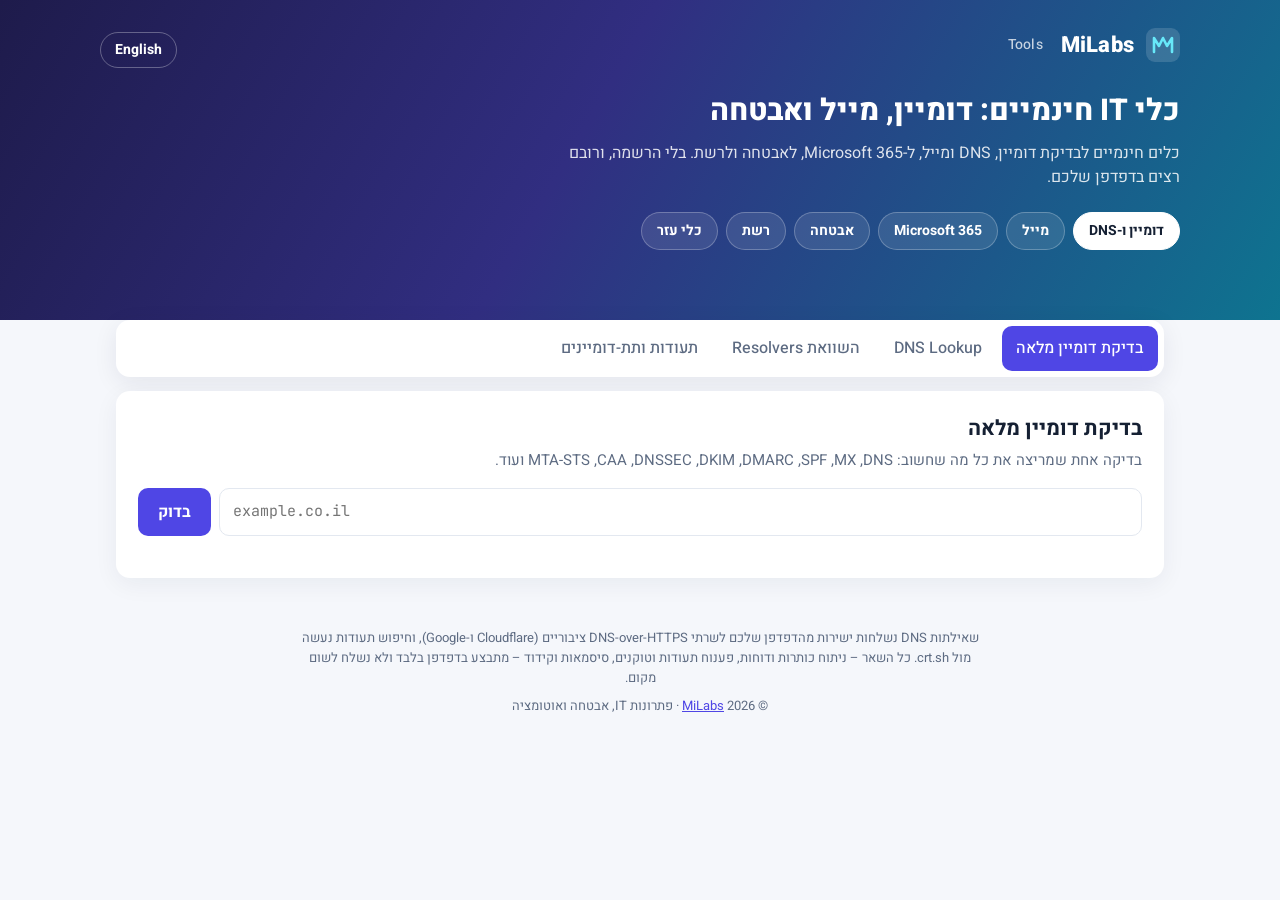
==== commit 0cd7c116: "Add English version Co-Authored-By: Claude Opus 5.5 <noreply@anthropic.com> Claude-Session: https://" ====
--- a/index.html
+++ b/index.html
@@ -22,6 +22,9 @@
 a{color:var(--accent)}
 header.top{background:linear-gradient(120deg,#1e1b4b 0%,#312e81 45%,#0e7490 100%);color:#fff;padding:28px 20px 70px}
 .wrap{max-width:1080px;margin:0 auto}
+.top .wrap{position:relative}
+.langsw{position:absolute;inset-inline-end:0;top:4px;color:#fff;text-decoration:none;font-weight:700;font-size:14px;border:1px solid rgba(255,255,255,.3);border-radius:99px;padding:6px 14px}
+.langsw:hover{background:rgba(255,255,255,.12)}
 .brand{display:flex;align-items:center;gap:12px;font-weight:800;font-size:22px;letter-spacing:.2px}
 .brand svg{flex:none}
 .brand small{font-weight:500;opacity:.75;font-size:14px;margin-inline-start:6px}
@@ -134,6 +137,7 @@
       <svg width="34" height="34" viewBox="0 0 34 34" aria-hidden="true"><rect width="34" height="34" rx="9" fill="#fff" fill-opacity=".14"/><path d="M8 24V10l5 8 4-8 4 8 5-8v14" fill="none" stroke="#67e8f9" stroke-width="2.6" stroke-linecap="round" stroke-linejoin="round"/></svg>
       MiLabs<small>Tools</small>
     </div>
+    <a class="langsw" href="en/" hreflang="en" lang="en">English</a>
     <h1>כלי IT חינמיים: דומיין, מייל ואבטחה</h1>
     <p>כלים חינמיים לבדיקת דומיין, DNS ומייל, ל-Microsoft 365, לאבטחה ולרשת. בלי הרשמה, ורובם רצים בדפדפן שלכם.</p>
     <nav class="cats" aria-label="קטגוריות"></nav>
@@ -1563,6 +1567,7 @@
 function route(){ const [tool,dom]=(location.hash.slice(1)||'health').split('/'); showTool(tool, dom?normDomain(decodeURIComponent(dom), tool==='dns'||tool==='compare'):''); }
 window.addEventListener('hashchange',()=>{ const [tool]=location.hash.slice(1).split('/'); if(tool!==currentTool) route(); });
 document.getElementById('yr').textContent=new Date().getFullYear();
+$('.langsw').addEventListener('click',e=>{ e.preventDefault(); location.href=e.currentTarget.getAttribute('href')+location.hash; });
 route();
 </script>
 </body>
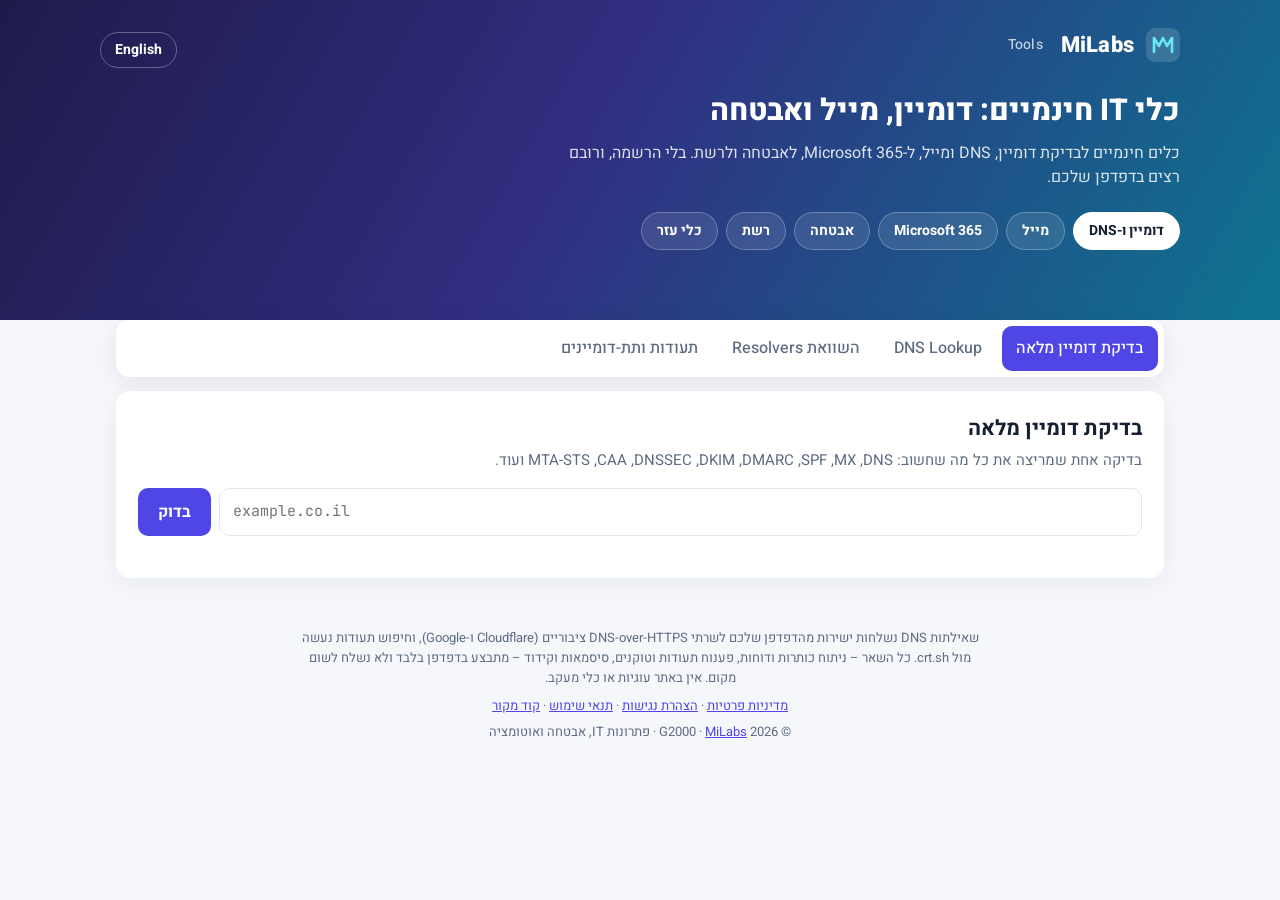
==== commit 1d2d535f: "Accessibility fixes, self-hosted fonts, legal pages, SEO files Co-Authored-By: Claude Opus 5.5 <nore" ====
--- a/index.html
+++ b/index.html
@@ -5,15 +5,34 @@
 <meta name="viewport" content="width=device-width, initial-scale=1">
 <title>MiLabs Tools – כלי בדיקת דומיין, DNS ומייל</title>
 <meta name="description" content="כלים חינמיים לבדיקת DNS, SPF, DKIM, DMARC, Microsoft 365 וניתוח כותרות מייל – מבית MiLabs">
-<link rel="preconnect" href="https://fonts.googleapis.com">
-<link rel="preconnect" href="https://fonts.gstatic.com" crossorigin>
-<link href="https://fonts.googleapis.com/css2?family=Heebo:wght@400;500;700;800&family=JetBrains+Mono:wght@400;600&display=swap" rel="stylesheet">
+<link rel="icon" href="favicon.svg" type="image/svg+xml">
+<meta property="og:type" content="website">
+<meta property="og:site_name" content="MiLabs Tools">
+<meta property="og:title" content="כלי IT חינמיים: דומיין, מייל ואבטחה">
+<meta property="og:description" content="20 כלים חינמיים ל-DNS, ‏SPF, ‏DKIM, ‏DMARC, ‏Microsoft 365, תעודות ורשת. בלי הרשמה, רץ בדפדפן.">
+<meta property="og:url" content="https://tools.milabs.co.il/">
+<meta property="og:image" content="https://tools.milabs.co.il/og-he.png">
+<meta property="og:image:width" content="1200">
+<meta property="og:image:height" content="630">
+<meta property="og:locale" content="he_IL">
+<meta name="twitter:card" content="summary_large_image">
+<meta name="theme-color" content="#312e81">
+<link rel="canonical" href="https://tools.milabs.co.il/">
+<link rel="alternate" hreflang="he" href="https://tools.milabs.co.il/">
+<link rel="alternate" hreflang="en" href="https://tools.milabs.co.il/en/">
+<link rel="alternate" hreflang="x-default" href="https://tools.milabs.co.il/en/">
 <style>
+/* Fonts: Heebo & JetBrains Mono, SIL Open Font License 1.1 (see fonts/) */
+@font-face{font-family:'Heebo';font-style:normal;font-weight:100 900;font-display:swap;src:url(fonts/heebo-hebrew-wght-normal.woff2) format('woff2');unicode-range:U+0307-0308,U+0590-05FF,U+200C-2010,U+20AA,U+25CC,U+FB1D-FB4F}
+@font-face{font-family:'Heebo';font-style:normal;font-weight:100 900;font-display:swap;src:url(fonts/heebo-latin-wght-normal.woff2) format('woff2');unicode-range:U+0000-00FF,U+0131,U+0152-0153,U+02BB-02BC,U+02C6,U+02DA,U+02DC,U+0304,U+0308,U+0329,U+2000-206F,U+20AC,U+2122,U+2191,U+2193,U+2212,U+2215,U+FEFF,U+FFFD}
+@font-face{font-family:'Heebo';font-style:normal;font-weight:100 900;font-display:swap;src:url(fonts/heebo-latin-ext-wght-normal.woff2) format('woff2');unicode-range:U+0100-02BA,U+02BD-02C5,U+02C7-02CC,U+02CE-02D7,U+02DD-02FF,U+0304,U+0308,U+0329,U+1D00-1DBF,U+1E00-1E9F,U+1EF2-1EFF,U+2020,U+20A0-20AB,U+20AD-20C0,U+2113,U+2C60-2C7F,U+A720-A7FF}
+@font-face{font-family:'JetBrains Mono';font-style:normal;font-weight:100 900;font-display:swap;src:url(fonts/jetbrains-mono-latin-wght-normal.woff2) format('woff2');unicode-range:U+0000-00FF,U+0131,U+0152-0153,U+02BB-02BC,U+02C6,U+02DA,U+02DC,U+0304,U+0308,U+0329,U+2000-206F,U+20AC,U+2122,U+2191,U+2193,U+2212,U+2215,U+FEFF,U+FFFD}
+@font-face{font-family:'JetBrains Mono';font-style:normal;font-weight:100 900;font-display:swap;src:url(fonts/jetbrains-mono-latin-ext-wght-normal.woff2) format('woff2');unicode-range:U+0100-02BA,U+02BD-02C5,U+02C7-02CC,U+02CE-02D7,U+02DD-02FF,U+0304,U+0308,U+0329,U+1D00-1DBF,U+1E00-1E9F,U+1EF2-1EFF,U+2020,U+20A0-20AB,U+20AD-20C0,U+2113,U+2C60-2C7F,U+A720-A7FF}
 :root{
   --bg:#f5f7fb; --card:#fff; --ink:#152033; --muted:#5d6b82; --line:#e3e8f0;
   --accent:#4f46e5; --accent2:#06b6d4; --accent-soft:#eef0ff;
-  --ok:#0f9d58; --ok-soft:#e7f6ee; --warn:#c27a00; --warn-soft:#fff5e0;
-  --bad:#d93025; --bad-soft:#fdecea; --info:#2563eb; --info-soft:#e8f0fe;
+  --ok:#0a7340; --ok-soft:#e7f6ee; --warn:#8f5600; --warn-soft:#fff5e0;
+  --bad:#b3261e; --bad-soft:#fdecea; --info:#1d4ed8; --info-soft:#e8f0fe;
   --radius:14px; --mono:'JetBrains Mono',ui-monospace,Consolas,monospace;
 }
 *{box-sizing:border-box}
@@ -34,14 +53,14 @@
 .tabs{display:flex;gap:6px;overflow-x:auto;background:var(--card);border-radius:var(--radius);padding:6px;box-shadow:0 6px 24px rgba(20,30,60,.08);scrollbar-width:thin}
 .tab{flex:none;border:0;background:transparent;font:inherit;font-weight:500;color:var(--muted);padding:10px 14px;border-radius:10px;cursor:pointer;white-space:nowrap}
 .tab:hover{background:#f1f3f9;color:var(--ink)}
-.tab[aria-selected=true]{background:var(--accent);color:#fff}
+.tab[aria-pressed=true]{background:var(--accent);color:#fff}
 .panel{background:var(--card);border-radius:var(--radius);margin-top:14px;padding:22px;box-shadow:0 6px 24px rgba(20,30,60,.06)}
 .panel h2{margin:0 0 4px;font-size:21px}
 .panel .lead{margin:0 0 16px;color:var(--muted);font-size:15px}
 form.q{display:flex;gap:8px;flex-wrap:wrap}
 form.q input[type=text],form.q select,textarea{font:inherit;border:1.5px solid var(--line);border-radius:10px;padding:11px 13px;background:#fff;color:var(--ink)}
 form.q input[type=text]{flex:1 1 260px;min-width:0;font-family:var(--mono);font-size:15px}
-form.q input:focus,form.q select:focus,textarea:focus{outline:none;border-color:var(--accent);box-shadow:0 0 0 3px var(--accent-soft)}
+form.q input:focus,form.q select:focus,textarea:focus{outline:none;border-color:var(--accent);box-shadow:0 0 0 3px #a5b4fc}
 textarea{width:100%;min-height:200px;font-family:var(--mono);font-size:13px;direction:ltr;text-align:left}
 .btn{font:inherit;font-weight:700;border:0;border-radius:10px;padding:11px 20px;background:var(--accent);color:#fff;cursor:pointer}
 .btn:hover{filter:brightness(1.08)}
@@ -89,6 +108,7 @@
 .toolbar{display:flex;gap:8px;justify-content:flex-end;margin-top:14px;flex-wrap:wrap}
 footer{text-align:center;color:var(--muted);font-size:13px;padding:10px 16px 30px}
 footer .privacy{max-width:680px;margin:0 auto 8px}
+.footlinks{margin-bottom:6px}
 .sr{position:absolute;width:1px;height:1px;overflow:hidden;clip:rect(0 0 0 0)}
 .cats{display:flex;gap:8px;flex-wrap:wrap;margin-top:22px}
 .cat{border:1px solid rgba(255,255,255,.25);font:inherit;font-weight:700;font-size:14px;padding:7px 15px;border-radius:99px;background:rgba(255,255,255,.1);color:#fff;cursor:pointer}
@@ -100,14 +120,14 @@
 .field>label{font-size:13px;font-weight:700;color:var(--muted)}
 .field input[type=text],.field select{font:inherit;border:1.5px solid var(--line);border-radius:10px;padding:10px 12px;background:#fff;color:var(--ink);min-width:0}
 .field input[type=text][dir=ltr]{font-family:var(--mono);font-size:14px}
-.field input:focus,.field select:focus{outline:none;border-color:var(--accent);box-shadow:0 0 0 3px var(--accent-soft)}
+.field input:focus,.field select:focus{outline:none;border-color:var(--accent);box-shadow:0 0 0 3px #a5b4fc}
 .field input[type=range]{accent-color:var(--accent);width:100%}
 .chips{display:flex;flex-wrap:wrap;gap:8px}
 .chip{display:inline-flex;align-items:center;cursor:pointer;user-select:none}
 .chip input{position:absolute;opacity:0;pointer-events:none}
 .chip span{border:1.5px solid var(--line);border-radius:99px;padding:6px 12px;font-size:14px;background:#fff;transition:.12s}
 .chip input:checked+span{background:var(--accent-soft);border-color:var(--accent);color:#3730a3;font-weight:700}
-.chip input:focus-visible+span{box-shadow:0 0 0 3px var(--accent-soft)}
+.chip input:focus-visible+span{box-shadow:0 0 0 3px #a5b4fc}
 .chip code{font-size:12px}
 .copyrow{display:flex;gap:8px;align-items:stretch}
 .copyrow .record{flex:1;min-width:0}
@@ -127,11 +147,18 @@
 .qrbox svg{width:100%;max-width:260px;height:auto}
 .out2{margin-top:14px}
 @media (max-width:760px){.qrgrid{grid-template-columns:1fr}}
+:focus-visible{outline:3px solid #f59e0b;outline-offset:2px}
+.skip{position:absolute;inset-inline-start:12px;top:-60px;z-index:10;background:#fff;color:var(--ink);padding:10px 16px;border-radius:10px;font-weight:700;text-decoration:none}
+.skip:focus{top:12px}
+.drop:focus-within{outline:3px solid #f59e0b;outline-offset:2px}
+@media (prefers-reduced-motion: reduce){.spin{animation:none}*{transition:none!important}}
 @media (max-width:600px){header.top h1{font-size:24px}.panel{padding:16px}}
 </style>
 </head>
 <body>
 <header class="top">
+  <a class="skip" href="#" data-skip>דלג לתוכן</a>
+  <div id="sr-status" class="sr" role="status" aria-live="polite"></div>
   <div class="wrap">
     <div class="brand">
       <svg width="34" height="34" viewBox="0 0 34 34" aria-hidden="true"><rect width="34" height="34" rx="9" fill="#fff" fill-opacity=".14"/><path d="M8 24V10l5 8 4-8 4 8 5-8v14" fill="none" stroke="#67e8f9" stroke-width="2.6" stroke-linecap="round" stroke-linejoin="round"/></svg>
@@ -144,11 +171,11 @@
   </div>
 </header>
 
-<main class="wrap">
-  <nav class="tabs" role="tablist" aria-label="כלים"></nav>
+<main class="wrap" id="main">
+  <nav class="tabs" aria-label="כלים"></nav>
 
   <!-- HEALTH -->
-  <section class="panel" data-panel="health" role="tabpanel">
+  <section class="panel" data-panel="health">
     <h2>בדיקת דומיין מלאה</h2>
     <p class="lead">בדיקה אחת שמריצה את כל מה שחשוב: DNS, ‏MX, ‏SPF, ‏DMARC, ‏DKIM, ‏DNSSEC, ‏CAA, ‏MTA-STS ועוד.</p>
     <form class="q" data-run="health">
@@ -159,7 +186,7 @@
   </section>
 
   <!-- DNS -->
-  <section class="panel" data-panel="dns" role="tabpanel" hidden>
+  <section class="panel" data-panel="dns" hidden>
     <h2>DNS Lookup</h2>
     <p class="lead">שליפת רשומות DNS מכל סוג. הזינו כתובת IP כדי לקבל רשומת PTR (Reverse DNS).</p>
     <form class="q" data-run="dns">
@@ -176,7 +203,7 @@
   </section>
 
   <!-- SPF -->
-  <section class="panel" data-panel="spf" role="tabpanel" hidden>
+  <section class="panel" data-panel="spf" hidden>
     <h2>בדיקת SPF</h2>
     <p class="lead">ניתוח רשומת SPF כולל מעבר על כל ה-include, ספירת DNS lookups (מגבלה של 10) וזיהוי טעויות נפוצות.</p>
     <form class="q" data-run="spf">
@@ -187,7 +214,7 @@
   </section>
 
   <!-- DMARC -->
-  <section class="panel" data-panel="dmarc" role="tabpanel" hidden>
+  <section class="panel" data-panel="dmarc" hidden>
     <h2>בדיקת DMARC</h2>
     <p class="lead">פירוק רשומת DMARC, הסבר על כל תגית והמלצות לשיפור ההגנה מפני התחזות.</p>
     <form class="q" data-run="dmarc">
@@ -198,7 +225,7 @@
   </section>
 
   <!-- DKIM -->
-  <section class="panel" data-panel="dkim" role="tabpanel" hidden>
+  <section class="panel" data-panel="dkim" hidden>
     <h2>בדיקת DKIM</h2>
     <p class="lead">בדיקת מפתח DKIM לפי selector. השאירו את שדה ה-selector ריק כדי לסרוק selectors נפוצים (Microsoft 365, ‏Google, ‏Zoho ועוד).</p>
     <form class="q" data-run="dkim">
@@ -210,7 +237,7 @@
   </section>
 
   <!-- M365 -->
-  <section class="panel" data-panel="m365" role="tabpanel" hidden>
+  <section class="panel" data-panel="m365" hidden>
     <h2>בדיקת Microsoft 365</h2>
     <p class="lead">בודק אם הדומיין מוגדר נכון ל-Microsoft 365: ‏Tenant ID, ‏MX, ‏Autodiscover, ‏SPF, ‏DKIM, ‏Intune ו-Teams.</p>
     <form class="q" data-run="m365">
@@ -221,7 +248,7 @@
   </section>
 
   <!-- COMPARE -->
-  <section class="panel" data-panel="compare" role="tabpanel" hidden>
+  <section class="panel" data-panel="compare" hidden>
     <h2>השוואת Resolvers</h2>
     <p class="lead">מריץ את אותה שאילתה מול כמה שרתי DNS ציבוריים. שימושי כדי לראות אם שינוי DNS כבר התעדכן, ומה ה-TTL שנשאר.</p>
     <form class="q" data-run="compare">
@@ -235,7 +262,7 @@
   </section>
 
   <!-- HEADERS -->
-  <section class="panel" data-panel="headers" role="tabpanel" hidden>
+  <section class="panel" data-panel="headers" hidden>
     <h2>ניתוח כותרות מייל</h2>
     <p class="lead">הדביקו את הכותרות המלאות של הודעה (Message headers / Show original). הניתוח מתבצע בדפדפן בלבד – שום מידע לא נשלח לשום שרת.</p>
     <form data-run="headers">
@@ -246,7 +273,7 @@
   </section>
 
   <!-- CRT.SH -->
-  <section class="panel" data-panel="crtsh" role="tabpanel" hidden>
+  <section class="panel" data-panel="crtsh" hidden>
     <h2>תעודות SSL ותת-דומיינים</h2>
     <p class="lead">חיפוש בכל תעודות ה-SSL שהונפקו לדומיין (Certificate Transparency). חושף תת-דומיינים, כולל כאלה שנשכחו, ותעודות שעומדות לפוג.</p>
     <form class="q" data-run="crtsh">
@@ -258,43 +285,43 @@
   </section>
 
   <!-- SPF GENERATOR -->
-  <section class="panel" data-panel="spfgen" role="tabpanel" hidden>
+  <section class="panel" data-panel="spfgen" hidden>
     <h2>מחולל SPF</h2>
     <p class="lead">בחרו את השירותים ששולחים מייל בשם הדומיין, וקבלו רשומת SPF מוכנה להעתקה.</p>
     <form class="gen" id="f-spfgen">
-      <div class="field"><label>דומיין</label><input type="text" name="domain" dir="ltr" placeholder="example.co.il" autocomplete="off" spellcheck="false"></div>
+      <div class="field"><label for="spfgen-domain">דומיין</label><input id="spfgen-domain" type="text" name="domain" dir="ltr" placeholder="example.co.il" autocomplete="off" spellcheck="false"></div>
       <div class="field wide"><label>שירותים ששולחים מייל בשם הדומיין</label><div class="chips" id="spf-providers"></div></div>
       <div class="field wide"><div class="chips">
         <label class="chip"><input type="checkbox" name="mx"><span>שרתי ה-MX של הדומיין <code>mx</code></span></label>
         <label class="chip"><input type="checkbox" name="a"><span>שרת האתר <code>a</code></span></label>
       </div></div>
-      <div class="field"><label>כתובות IP נוספות</label><input type="text" name="ips" dir="ltr" placeholder="203.0.113.10, 198.51.100.0/24" autocomplete="off" spellcheck="false"></div>
-      <div class="field"><label>include נוספים</label><input type="text" name="includes" dir="ltr" placeholder="_spf.example.net" autocomplete="off" spellcheck="false"></div>
-      <div class="field"><label>מדיניות לשרתים לא מורשים</label>
-        <select name="all"><option value="~all">‎~all · SoftFail (מומלץ)</option><option value="-all">‎-all · Fail (מחמיר)</option><option value="?all">‎?all · Neutral</option></select></div>
+      <div class="field"><label for="spfgen-ips">כתובות IP נוספות</label><input id="spfgen-ips" type="text" name="ips" dir="ltr" placeholder="203.0.113.10, 198.51.100.0/24" autocomplete="off" spellcheck="false"></div>
+      <div class="field"><label for="spfgen-includes">include נוספים</label><input id="spfgen-includes" type="text" name="includes" dir="ltr" placeholder="_spf.example.net" autocomplete="off" spellcheck="false"></div>
+      <div class="field"><label for="spfgen-all">מדיניות לשרתים לא מורשים</label>
+        <select id="spfgen-all" name="all"><option value="~all">‎~all · SoftFail (מומלץ)</option><option value="-all">‎-all · Fail (מחמיר)</option><option value="?all">‎?all · Neutral</option></select></div>
     </form>
     <div class="out" aria-live="polite"></div>
   </section>
 
   <!-- DMARC GENERATOR -->
-  <section class="panel" data-panel="dmarcgen" role="tabpanel" hidden>
+  <section class="panel" data-panel="dmarcgen" hidden>
     <h2>מחולל DMARC</h2>
     <p class="lead">בניית רשומת DMARC תקינה, עם הסבר על כל אפשרות.</p>
     <form class="gen" id="f-dmarcgen">
-      <div class="field"><label>דומיין</label><input type="text" name="domain" dir="ltr" placeholder="example.co.il" autocomplete="off" spellcheck="false"></div>
-      <div class="field"><label>מדיניות (p)</label><select name="p"><option value="none">none · ניטור בלבד</option><option value="quarantine">quarantine · העברה לספאם</option><option value="reject">reject · דחייה</option></select></div>
-      <div class="field"><label>מדיניות לתת-דומיינים (sp)</label><select name="sp"><option value="">כמו הדומיין הראשי</option><option value="none">none</option><option value="quarantine">quarantine</option><option value="reject">reject</option></select></div>
-      <div class="field"><label>אחוז הודעות (pct)</label><input type="text" name="pct" dir="ltr" value="100" inputmode="numeric"></div>
-      <div class="field"><label>מייל לדוחות מצטברים (rua)</label><input type="text" name="rua" dir="ltr" placeholder="dmarc@example.co.il" autocomplete="off" spellcheck="false"></div>
-      <div class="field"><label>מייל לדוחות כשל (ruf) · לא חובה</label><input type="text" name="ruf" dir="ltr" placeholder="" autocomplete="off" spellcheck="false"></div>
-      <div class="field"><label>יישור DKIM (adkim)</label><select name="adkim"><option value="">r · גמיש (ברירת מחדל)</option><option value="s">s · קפדני</option></select></div>
-      <div class="field"><label>יישור SPF (aspf)</label><select name="aspf"><option value="">r · גמיש (ברירת מחדל)</option><option value="s">s · קפדני</option></select></div>
+      <div class="field"><label for="dmarcgen-domain">דומיין</label><input id="dmarcgen-domain" type="text" name="domain" dir="ltr" placeholder="example.co.il" autocomplete="off" spellcheck="false"></div>
+      <div class="field"><label for="dmarcgen-p">מדיניות (p)</label><select id="dmarcgen-p" name="p"><option value="none">none · ניטור בלבד</option><option value="quarantine">quarantine · העברה לספאם</option><option value="reject">reject · דחייה</option></select></div>
+      <div class="field"><label for="dmarcgen-sp">מדיניות לתת-דומיינים (sp)</label><select id="dmarcgen-sp" name="sp"><option value="">כמו הדומיין הראשי</option><option value="none">none</option><option value="quarantine">quarantine</option><option value="reject">reject</option></select></div>
+      <div class="field"><label for="dmarcgen-pct">אחוז הודעות (pct)</label><input id="dmarcgen-pct" type="text" name="pct" dir="ltr" value="100" inputmode="numeric"></div>
+      <div class="field"><label for="dmarcgen-rua">מייל לדוחות מצטברים (rua)</label><input id="dmarcgen-rua" type="text" name="rua" dir="ltr" placeholder="dmarc@example.co.il" autocomplete="off" spellcheck="false"></div>
+      <div class="field"><label for="dmarcgen-ruf">מייל לדוחות כשל (ruf) · לא חובה</label><input id="dmarcgen-ruf" type="text" name="ruf" dir="ltr" placeholder="" autocomplete="off" spellcheck="false"></div>
+      <div class="field"><label for="dmarcgen-adkim">יישור DKIM (adkim)</label><select id="dmarcgen-adkim" name="adkim"><option value="">r · גמיש (ברירת מחדל)</option><option value="s">s · קפדני</option></select></div>
+      <div class="field"><label for="dmarcgen-aspf">יישור SPF (aspf)</label><select id="dmarcgen-aspf" name="aspf"><option value="">r · גמיש (ברירת מחדל)</option><option value="s">s · קפדני</option></select></div>
     </form>
     <div class="out" aria-live="polite"></div>
   </section>
 
   <!-- DMARC XML -->
-  <section class="panel" data-panel="dmarcxml" role="tabpanel" hidden>
+  <section class="panel" data-panel="dmarcxml" hidden>
     <h2>ניתוח דוחות DMARC</h2>
     <p class="lead">גררו לכאן דוחות DMARC שהתקבלו במייל (קבצי ‎.xml, ‏‎.gz או ‎.zip) ותקבלו תמונה ברורה: מי שולח בשם הדומיין, ומה עובר או נכשל.</p>
     <label class="drop" id="dmarc-drop">
@@ -307,12 +334,12 @@
   </section>
 
   <!-- M365 GENERATOR -->
-  <section class="panel" data-panel="m365gen" role="tabpanel" hidden>
+  <section class="panel" data-panel="m365gen" hidden>
     <h2>מחולל רשומות DNS ל-Microsoft 365</h2>
     <p class="lead">כל הרשומות שצריך להגדיר אצל ספק ה-DNS כדי לחבר דומיין ל-Microsoft 365.</p>
     <form class="gen" id="f-m365gen">
-      <div class="field"><label>דומיין</label><input type="text" name="domain" dir="ltr" placeholder="example.co.il" autocomplete="off" spellcheck="false"></div>
-      <div class="field"><label>הדומיין הראשוני של ה-Tenant</label><input type="text" name="initial" dir="ltr" placeholder="contoso.onmicrosoft.com" autocomplete="off" spellcheck="false"></div>
+      <div class="field"><label for="m365gen-domain">דומיין</label><input id="m365gen-domain" type="text" name="domain" dir="ltr" placeholder="example.co.il" autocomplete="off" spellcheck="false"></div>
+      <div class="field"><label for="m365gen-initial">הדומיין הראשוני של ה-Tenant</label><input id="m365gen-initial" type="text" name="initial" dir="ltr" placeholder="contoso.onmicrosoft.com" autocomplete="off" spellcheck="false"></div>
       <div class="field wide"><div class="chips">
         <label class="chip"><input type="checkbox" name="intune" checked><span>Intune ורישום מכשירים</span></label>
         <label class="chip"><input type="checkbox" name="strict"><span>SPF מחמיר (‎-all)</span></label>
@@ -322,7 +349,7 @@
   </section>
 
   <!-- CERT DECODER -->
-  <section class="panel" data-panel="certdec" role="tabpanel" hidden>
+  <section class="panel" data-panel="certdec" hidden>
     <h2>מפענח תעודות ו-CSR</h2>
     <p class="lead">הדביקו תעודה (CERTIFICATE) או בקשת תעודה (CSR) בפורמט PEM. הפענוח מתבצע בדפדפן בלבד.</p>
     <form id="f-certdec">
@@ -333,11 +360,11 @@
   </section>
 
   <!-- PASSWORD -->
-  <section class="panel" data-panel="passgen" role="tabpanel" hidden>
+  <section class="panel" data-panel="passgen" hidden>
     <h2>מחולל סיסמאות</h2>
     <p class="lead">סיסמאות חזקות ואקראיות, שנוצרות בדפדפן שלכם באמצעות מחולל קריפטוגרפי. שום דבר לא נשלח ולא נשמר.</p>
     <form class="gen" id="f-passgen">
-      <div class="field wide"><label>אורך: <b id="pw-len-v">20</b></label><input type="range" name="len" min="8" max="64" value="20"></div>
+      <div class="field wide"><label for="passgen-len">אורך: <b id="pw-len-v">20</b></label><input id="passgen-len" type="range" name="len" min="8" max="64" value="20"></div>
       <div class="field wide"><div class="chips">
         <label class="chip"><input type="checkbox" name="upper" checked><span>אותיות גדולות A-Z</span></label>
         <label class="chip"><input type="checkbox" name="lower" checked><span>אותיות קטנות a-z</span></label>
@@ -350,7 +377,7 @@
   </section>
 
   <!-- JWT -->
-  <section class="panel" data-panel="jwt" role="tabpanel" hidden>
+  <section class="panel" data-panel="jwt" hidden>
     <h2>מפענח JWT</h2>
     <p class="lead">הדביקו טוקן (למשל Access Token של Microsoft Entra) כדי לראות את התוכן שלו, מתי הוא פג ומה המשמעות של כל claim. הפענוח מקומי בלבד.</p>
     <form id="f-jwt"><textarea name="token" spellcheck="false" placeholder="eyJhbGciOi..." aria-label="JWT" style="min-height:120px"></textarea></form>
@@ -358,7 +385,7 @@
   </section>
 
   <!-- SUBNET -->
-  <section class="panel" data-panel="subnet" role="tabpanel" hidden>
+  <section class="panel" data-panel="subnet" hidden>
     <h2>מחשבון Subnet</h2>
     <p class="lead">חישוב טווח רשת, Broadcast, מספר כתובות ומסכה. תומך ב-IPv4 וב-IPv6.</p>
     <form class="q" data-run="subnet">
@@ -369,7 +396,7 @@
   </section>
 
   <!-- ENCODE -->
-  <section class="panel" data-panel="encode" role="tabpanel" hidden>
+  <section class="panel" data-panel="encode" hidden>
     <h2>קידוד ו-Hash</h2>
     <p class="lead">Base64, ‏URL, ‏Hex ו-Hash (MD5, ‏SHA). הכול מתבצע בדפדפן.</p>
     <form id="f-encode">
@@ -391,27 +418,27 @@
   </section>
 
   <!-- QR -->
-  <section class="panel" data-panel="qr" role="tabpanel" hidden>
+  <section class="panel" data-panel="qr" hidden>
     <h2>מחולל QR</h2>
     <p class="lead">קוד QR לקישור, לטקסט או לחיבור מהיר לרשת Wi-Fi.</p>
     <div class="qrgrid">
       <form class="gen" id="f-qr" style="align-content:start">
-        <div class="field wide"><label>סוג</label><select name="kind"><option value="text">קישור / טקסט</option><option value="wifi">רשת Wi-Fi</option><option value="email">מייל</option></select></div>
-        <div class="field wide" data-k="text"><label>קישור או טקסט</label><input type="text" name="text" dir="ltr" placeholder="https://milabs.co.il"></div>
-        <div class="field" data-k="wifi" hidden><label>שם הרשת (SSID)</label><input type="text" name="ssid" dir="ltr"></div>
-        <div class="field" data-k="wifi" hidden><label>סיסמה</label><input type="text" name="wpass" dir="ltr"></div>
-        <div class="field" data-k="wifi" hidden><label>אבטחה</label><select name="sec"><option value="WPA">WPA/WPA2/WPA3</option><option value="WEP">WEP</option><option value="nopass">ללא סיסמה</option></select></div>
+        <div class="field wide"><label for="qr-kind">סוג</label><select id="qr-kind" name="kind"><option value="text">קישור / טקסט</option><option value="wifi">רשת Wi-Fi</option><option value="email">מייל</option></select></div>
+        <div class="field wide" data-k="text"><label for="qr-text">קישור או טקסט</label><input id="qr-text" type="text" name="text" dir="ltr" placeholder="https://milabs.co.il"></div>
+        <div class="field" data-k="wifi" hidden><label for="qr-ssid">שם הרשת (SSID)</label><input id="qr-ssid" type="text" name="ssid" dir="ltr"></div>
+        <div class="field" data-k="wifi" hidden><label for="qr-wpass">סיסמה</label><input id="qr-wpass" type="text" name="wpass" dir="ltr"></div>
+        <div class="field" data-k="wifi" hidden><label for="qr-sec">אבטחה</label><select id="qr-sec" name="sec"><option value="WPA">WPA/WPA2/WPA3</option><option value="WEP">WEP</option><option value="nopass">ללא סיסמה</option></select></div>
         <div class="field" data-k="wifi" hidden><label>&nbsp;</label><label class="chip"><input type="checkbox" name="hidden"><span>רשת מוסתרת</span></label></div>
-        <div class="field" data-k="email" hidden><label>כתובת</label><input type="text" name="to" dir="ltr"></div>
-        <div class="field" data-k="email" hidden><label>נושא</label><input type="text" name="subject"></div>
-        <div class="field"><label>תיקון שגיאות</label><select name="ec"><option value="M">בינוני (M)</option><option value="L">נמוך (L)</option><option value="Q">גבוה (Q)</option><option value="H">גבוה מאוד (H)</option></select></div>
+        <div class="field" data-k="email" hidden><label for="qr-to">כתובת</label><input id="qr-to" type="text" name="to" dir="ltr"></div>
+        <div class="field" data-k="email" hidden><label for="qr-subject">נושא</label><input id="qr-subject" type="text" name="subject"></div>
+        <div class="field"><label for="qr-ec">תיקון שגיאות</label><select id="qr-ec" name="ec"><option value="M">בינוני (M)</option><option value="L">נמוך (L)</option><option value="Q">גבוה (Q)</option><option value="H">גבוה מאוד (H)</option></select></div>
       </form>
       <div class="qrbox"><div id="qr-out" class="hint">הזינו תוכן כדי ליצור קוד</div><div class="toolbar" style="justify-content:center"><button type="button" class="btn ghost" id="qr-png" disabled>הורד PNG</button><button type="button" class="btn ghost" id="qr-svg" disabled>הורד SVG</button></div></div>
     </div>
   </section>
 
   <!-- UA -->
-  <section class="panel" data-panel="ua" role="tabpanel" hidden>
+  <section class="panel" data-panel="ua" hidden>
     <h2>מה הדפדפן שלי</h2>
     <p class="lead">פרטי הדפדפן, מערכת ההפעלה והמסך שלכם. שימושי כשתמיכה טכנית שואלת "באיזה דפדפן אתה משתמש?".</p>
     <div class="out" aria-live="polite"></div>
@@ -422,8 +449,9 @@
 </main>
 
 <footer>
-  <p class="privacy">שאילתות DNS נשלחות ישירות מהדפדפן שלכם לשרתי DNS-over-HTTPS ציבוריים (Cloudflare ו-Google), וחיפוש תעודות נעשה מול crt.sh. כל השאר – ניתוח כותרות ודוחות, פענוח תעודות וטוקנים, סיסמאות וקידוד – מתבצע בדפדפן בלבד ולא נשלח לשום מקום.</p>
-  <div>© <span id="yr"></span> <a href="https://milabs.co.il">MiLabs</a> · פתרונות IT, אבטחה ואוטומציה</div>
+  <p class="privacy">שאילתות DNS נשלחות ישירות מהדפדפן שלכם לשרתי DNS-over-HTTPS ציבוריים (Cloudflare ו-Google), וחיפוש תעודות נעשה מול crt.sh. כל השאר – ניתוח כותרות ודוחות, פענוח תעודות וטוקנים, סיסמאות וקידוד – מתבצע בדפדפן בלבד ולא נשלח לשום מקום. אין באתר עוגיות או כלי מעקב.</p>
+  <nav class="footlinks" aria-label="מידע משפטי"><a href="privacy.html">מדיניות פרטיות</a> · <a href="accessibility.html">הצהרת נגישות</a> · <a href="terms.html">תנאי שימוש</a> · <a href="https://github.com/Milabs-il/free-it-tools">קוד מקור</a></nav>
+  <div>© <span id="yr"></span> G2000 · <a href="https://milabs.co.il">MiLabs</a> · פתרונות IT, אבטחה ואוטומציה</div>
 </footer>
 
 <script>/* qrcode-generator 1.4.4 · (c) Kazuhiko Arase · MIT License */
@@ -541,9 +569,10 @@
 function errBox(msg){ return `<div class="err">${esc(msg)}</div>`; }
 function rec(s){ return `<div class="record">${esc(s)}</div>`; }
 const ICON = {ok:'✓',warn:'!',bad:'✕',info:'i'};
+const SRL = {ok:'תקין',warn:'אזהרה',bad:'שגיאה',info:'הערה'};
 function check(level,title,desc='',extra=''){ return {level,title,desc,extra}; }
 function renderChecks(list){
-  return `<ul class="checks">${list.map(c=>`<li class="check ${c.level}"><div class="ic">${ICON[c.level]}</div><div style="min-width:0;flex:1"><div class="t">${c.title}</div>${c.desc?`<div class="d">${c.desc}</div>`:''}${c.extra||''}</div></li>`).join('')}</ul>`;
+  return `<ul class="checks">${list.map(c=>`<li class="check ${c.level}"><div class="ic" aria-hidden="true">${ICON[c.level]}</div><div style="min-width:0;flex:1"><div class="t"><span class="sr">${SRL[c.level]}: </span>${c.title}</div>${c.desc?`<div class="d">${c.desc}</div>`:''}${c.extra||''}</div></li>`).join('')}</ul>`;
 }
 function scoreBox(list, label){
   const n = l=>list.filter(c=>c.level===l).length;
@@ -554,7 +583,7 @@
   <div class="pills"><span class="pill ok">${n('ok')} תקין</span><span class="pill warn">${n('warn')} אזהרות</span><span class="pill bad">${n('bad')} שגיאות</span>${n('info')?`<span class="pill info">${n('info')} מידע</span>`:''}</div></div>`;
 }
 function table(headers, rows){
-  return `<div class="tablewrap"><table><thead><tr>${headers.map(h=>`<th>${esc(h)}</th>`).join('')}</tr></thead><tbody>${rows.join('')}</tbody></table></div>`;
+  return `<div class="tablewrap"><table><thead><tr>${headers.map(h=>`<th scope="col">${esc(h)}</th>`).join('')}</tr></thead><tbody>${rows.join('')}</tbody></table></div>`;
 }
 function fmtTTL(s){ s=+s; if(s<60) return s+'s'; if(s<3600) return Math.round(s/60)+'m'; if(s<86400) return (s/3600).toFixed(s%3600?1:0)+'h'; return (s/86400).toFixed(s%86400?1:0)+'d'; }
 
@@ -1467,7 +1496,7 @@
       qrcode.stringToBytes=qrcode.stringToBytesFuncs['UTF-8'];
       const q=qrcode(0,el.ec.value); q.addData(data,'Byte'); q.make();
       lastSvg=q.createSvgTag({cellSize:8,margin:4,scalable:true});
-      box.innerHTML=lastSvg; png.disabled=svgB.disabled=false;
+      box.innerHTML=lastSvg; const sv=box.querySelector('svg'); sv.setAttribute('role','img'); sv.setAttribute('aria-label','קוד QR'); png.disabled=svgB.disabled=false;
     }catch(e){ box.innerHTML=errBox('התוכן ארוך מדי לקוד QR'); png.disabled=svgB.disabled=true; lastSvg=''; }
   };
   const dl=(href,name)=>{ const a=document.createElement('a'); a.href=href; a.download=name; document.body.appendChild(a); a.click(); a.remove(); };
@@ -1525,7 +1554,7 @@
 function renderNav(tool){
   const ci=catOf(tool);
   $('.cats').innerHTML=CATS.map((c,i)=>`<button type="button" class="cat" data-cat="${i}" aria-pressed="${i===ci}">${esc(c.name)}</button>`).join('');
-  $('.tabs').innerHTML=CATS[ci].tools.map(t=>`<button type="button" class="tab" role="tab" data-tool="${t}" aria-selected="${t===tool}">${esc(TOOL_NAMES[t])}</button>`).join('');
+  $('.tabs').innerHTML=CATS[ci].tools.map(t=>`<button type="button" class="tab" data-tool="${t}" aria-pressed="${t===tool}">${esc(TOOL_NAMES[t])}</button>`).join('');
 }
 function currentDomain(){ return document.querySelector('[data-panel]:not([hidden]) [name=domain]')?.value||''; }
 function showTool(name, domain){
@@ -1539,14 +1568,17 @@
   if(name==='ua') showUA();
   if(domain && inp){ inp.value=domain; const fm=inp.form; if(fm.dataset.run) fm.requestSubmit(); else fm.dispatchEvent(new Event('input',{bubbles:true})); }
   currentTool=name;
+  document.title = TOOL_NAMES[name]+' – MiLabs Tools';
 }
 function go(name){ try{ history.replaceState(null,'','#'+name); }catch(e){} showTool(name); }
 document.addEventListener('click',e=>{
-  const c=e.target.closest('.cat'); if(c){ go(CATS[+c.dataset.cat].tools[0]); return; }
-  const t=e.target.closest('.tab'); if(t){ go(t.dataset.tool); return; }
+  // the nav is re-rendered on every switch, so put focus back on the matching new button (keyboard users)
+  const c=e.target.closest('.cat'); if(c){ const i=c.dataset.cat; go(CATS[+i].tools[0]); $(`.cat[data-cat="${i}"]`).focus(); return; }
+  const t=e.target.closest('.tab'); if(t){ const id=t.dataset.tool; go(id); $(`.tab[data-tool="${id}"]`).focus(); return; }
   const cp=e.target.closest('[data-copy]');
-  if(cp){ const txt=cp.dataset.copy, orig=cp.textContent; const done=()=>{ cp.textContent='הועתק ✓'; setTimeout(()=>cp.textContent=orig,1500); };
+  if(cp){ const txt=cp.dataset.copy, orig=cp.textContent; const done=()=>{ cp.textContent='הועתק ✓'; $('#sr-status').textContent='הועתק ללוח'; setTimeout(()=>{ cp.textContent=orig; $('#sr-status').textContent=''; },1500); };
     if(navigator.clipboard) navigator.clipboard.writeText(txt).then(done).catch(()=>{}); return; }
+  if(e.target.closest('[data-skip]')){ e.preventDefault(); const h=document.querySelector('[data-panel]:not([hidden]) h2'); h.setAttribute('tabindex','-1'); h.focus(); return; }
   const cl=e.target.closest('[data-clear-panel],[data-clear]');
   if(cl){ const p=cl.closest('[data-panel]'); p.querySelectorAll('textarea').forEach(x=>x.value=''); p.querySelector('.out').innerHTML=''; }
 });
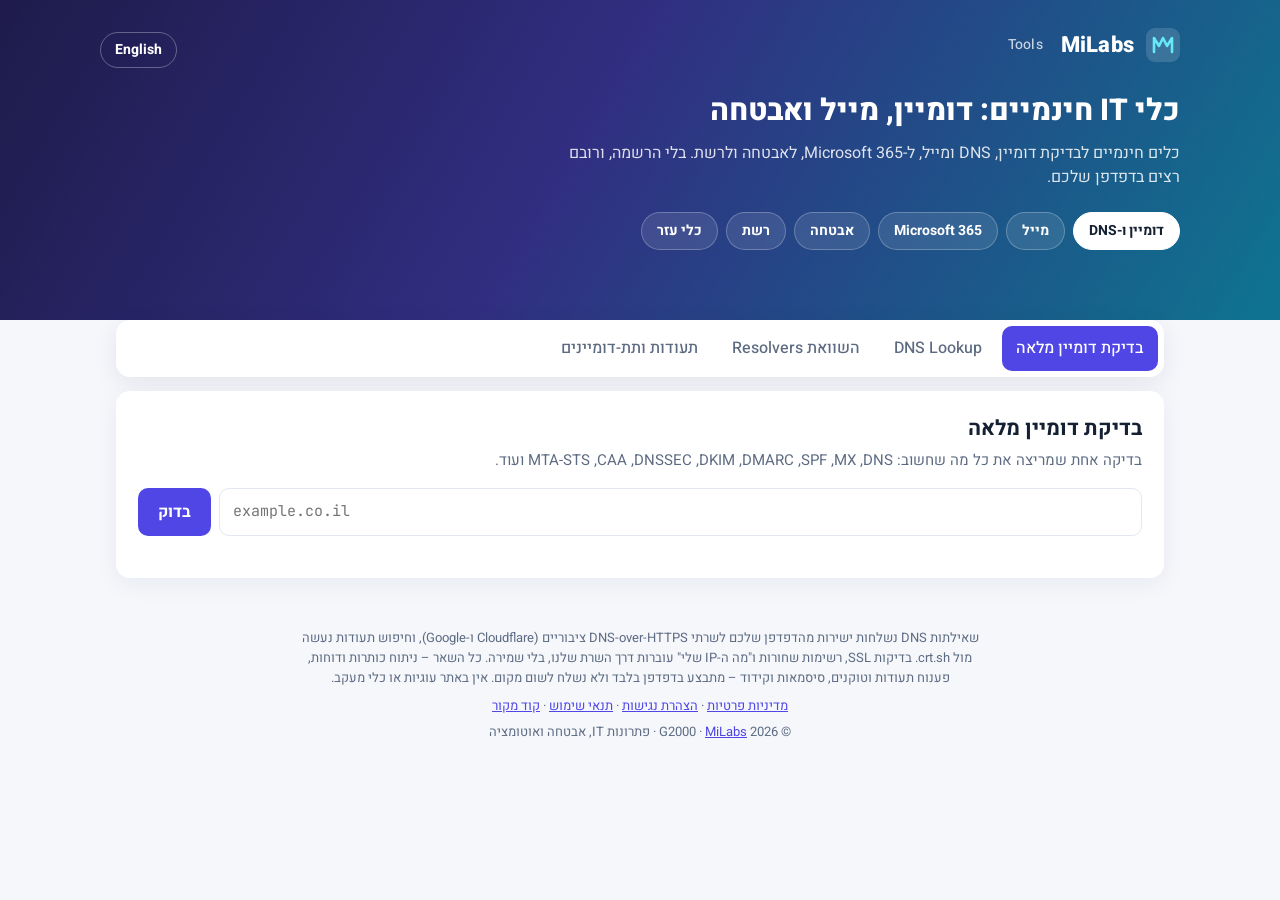
==== commit 3cbcb8aa: "Add SSL check, blacklist check and What's my IP Co-Authored-By: Claude Opus 5.5 <noreply@anthropic.c" ====
--- a/index.html
+++ b/index.html
@@ -9,7 +9,7 @@
 <meta property="og:type" content="website">
 <meta property="og:site_name" content="MiLabs Tools">
 <meta property="og:title" content="כלי IT חינמיים: דומיין, מייל ואבטחה">
-<meta property="og:description" content="20 כלים חינמיים ל-DNS, ‏SPF, ‏DKIM, ‏DMARC, ‏Microsoft 365, תעודות ורשת. בלי הרשמה, רץ בדפדפן.">
+<meta property="og:description" content="23 כלים חינמיים ל-DNS, ‏SPF, ‏DKIM, ‏DMARC, ‏Microsoft 365, ‏SSL, רשימות שחורות ורשת. בלי הרשמה.">
 <meta property="og:url" content="https://tools.milabs.co.il/">
 <meta property="og:image" content="https://tools.milabs.co.il/og-he.png">
 <meta property="og:image:width" content="1200">
@@ -446,10 +446,44 @@
     <form id="uaparse"><textarea name="ua" spellcheck="false" placeholder="Mozilla/5.0 ..." style="min-height:70px" aria-label="User-Agent"></textarea></form>
     <div class="out2"></div>
   </section>
+
+  <!-- MYIP -->
+  <section class="panel" data-panel="myip" hidden>
+    <h2>מה ה-IP שלי</h2>
+    <p class="lead">כתובת ה-IP הציבורית שממנה אתם גולשים, כפי שהשרת שלנו רואה אותה.</p>
+    <div class="out" aria-live="polite"></div>
+    <div class="toolbar" style="justify-content:flex-start"><button type="button" class="btn ghost" data-myip-refresh>בדוק שוב</button></div>
+  </section>
+
+  <!-- SSL -->
+  <section class="panel" data-panel="ssl" hidden>
+    <h2>בדיקת תעודת SSL</h2>
+    <p class="lead">בודק את תעודת ה-SSL של אתר או שרת: תוקף, שרשרת תעודות, התאמה לשם, וגרסאות TLS נתמכות. מתאים גם לפורטל VPN.</p>
+    <form class="q" data-run="ssl">
+      <input type="text" name="domain" placeholder="example.co.il" dir="ltr" autocomplete="off" spellcheck="false" aria-label="דומיין או IP">
+      <select name="port" aria-label="פורט" dir="ltr">
+        <option>443</option><option>8443</option><option>10443</option><option>4443</option><option>9443</option><option>465</option><option>993</option><option>995</option><option>636</option><option>853</option><option>5061</option>
+      </select>
+      <button class="btn">בדוק</button>
+    </form>
+    <p class="hint">הבדיקה מתבצעת מהשרת שלנו. נתמכים רק פורטים נפוצים של שירותי TLS.</p>
+    <div class="out" aria-live="polite"></div>
+  </section>
+
+  <!-- BLACKLIST -->
+  <section class="panel" data-panel="blacklist" hidden>
+    <h2>בדיקת רשימות שחורות</h2>
+    <p class="lead">בודק אם כתובת ה-IP של שרת המייל מופיעה ברשימות חסימה (DNSBL). הזינו כתובת IP, או דומיין כדי לבדוק את שרתי ה-MX שלו.</p>
+    <form class="q" data-run="blacklist">
+      <input type="text" name="domain" placeholder="example.co.il או 203.0.113.10" dir="ltr" autocomplete="off" spellcheck="false" aria-label="דומיין או IP">
+      <button class="btn">בדוק</button>
+    </form>
+    <div class="out" aria-live="polite"></div>
+  </section>
 </main>
 
 <footer>
-  <p class="privacy">שאילתות DNS נשלחות ישירות מהדפדפן שלכם לשרתי DNS-over-HTTPS ציבוריים (Cloudflare ו-Google), וחיפוש תעודות נעשה מול crt.sh. כל השאר – ניתוח כותרות ודוחות, פענוח תעודות וטוקנים, סיסמאות וקידוד – מתבצע בדפדפן בלבד ולא נשלח לשום מקום. אין באתר עוגיות או כלי מעקב.</p>
+  <p class="privacy">שאילתות DNS נשלחות ישירות מהדפדפן שלכם לשרתי DNS-over-HTTPS ציבוריים (Cloudflare ו-Google), וחיפוש תעודות נעשה מול crt.sh. בדיקות SSL, רשימות שחורות ו"מה ה-IP שלי" עוברות דרך השרת שלנו, בלי שמירה. כל השאר – ניתוח כותרות ודוחות, פענוח תעודות וטוקנים, סיסמאות וקידוד – מתבצע בדפדפן בלבד ולא נשלח לשום מקום. אין באתר עוגיות או כלי מעקב.</p>
   <nav class="footlinks" aria-label="מידע משפטי"><a href="privacy.html">מדיניות פרטיות</a> · <a href="accessibility.html">הצהרת נגישות</a> · <a href="terms.html">תנאי שימוש</a> · <a href="https://github.com/Milabs-il/free-it-tools">קוד מקור</a></nav>
   <div>© <span id="yr"></span> G2000 · <a href="https://milabs.co.il">MiLabs</a> · פתרונות IT, אבטחה ואוטומציה</div>
 </footer>
@@ -1539,16 +1573,103 @@
   f.addEventListener('input',()=>{ const s=f.elements.ua.value.trim(); if(!s){out.innerHTML='';return;} const r=parseUA(s); out.innerHTML=`<div class="grid2"><div class="kv"><div class="k">דפדפן</div><div class="v">${esc(r.browser)}</div></div><div class="kv"><div class="k">מערכת הפעלה</div><div class="v">${esc(r.os)}</div></div><div class="kv"><div class="k">סוג מכשיר</div><div class="v">${esc(r.device)}</div></div></div>`; });
 }
 
+
+/* ================= Server-side tools (Catalyst function) ================= */
+const API = 'https://milabs-tools-931034409.development.catalystserverless.com/server/netcheck/';
+const API_ERR = {
+  missing_host:'נא להזין דומיין או כתובת IP', missing_query:'נא להזין דומיין או כתובת IP', invalid_host:'כתובת לא תקינה',
+  private_address:'אי אפשר לבדוק כתובות פנימיות או שמורות', port_not_allowed:'הפורט הזה לא נתמך',
+  host_not_found:'הדומיין לא נמצא ב-DNS', no_ipv4_found:'לא נמצאו כתובות IPv4 לבדיקה', ipv6_not_supported:'רשימות החסימה תומכות כרגע ב-IPv4 בלבד',
+  rate_limited:'יותר מדי בקשות. נסו שוב בעוד דקה.', timeout:'הבדיקה לקחה יותר מדי זמן', network:'השירות לא זמין כרגע. נסו שוב מאוחר יותר.',
+};
+async function apiGet(op, params={}){
+  const qs = new URLSearchParams(params).toString();
+  const call = async (url)=>{
+    const ctrl=new AbortController(); const t=setTimeout(()=>ctrl.abort(),30000);
+    try{ const r=await fetch(url,{signal:ctrl.signal}); const j=await r.json().catch(()=>null); return {status:r.status, json:j}; }
+    finally{ clearTimeout(t); }
+  };
+  let r;
+  try{
+    r = await call(`${API}${op}${qs?'?'+qs:''}`);
+    if(!r.json) r = await call(`${API}execute?op=${op}${qs?'&'+qs:''}`);
+  }catch(e){ const x=new Error(API_ERR.network); x.user=true; throw x; }
+  if(!r.json){ const x=new Error(API_ERR.network); x.user=true; throw x; }
+  if(r.status>=400){ const e=new Error(API_ERR[r.json.error]||API_ERR.network); e.user=true; throw e; }
+  return r.json;
+}
+
+async function showMyIp(){
+  const out=document.querySelector('[data-panel=myip] .out'); loading(out);
+  try{
+    const r=await apiGet('myip');
+    const kv=(k,v)=>`<div class="kv"><div class="k">${k}</div><div class="v">${esc(v)}</div></div>`;
+    out.innerHTML=`<div class="score"><div><div class="num ltr" style="font-size:32px">${esc(r.ip||'—')}</div><div style="font-size:13px;color:var(--muted)">כתובת ה-IP הציבורית שלכם</div></div></div>
+      <div class="grid2">${kv('גרסה',r.version?'IPv'+r.version:'—')}${kv('Reverse DNS (PTR)',(r.ptr||[]).join('\n')||'—')}</div>
+      ${r.ip?`<div style="height:12px"></div>${copyRow(r.ip)}`:''}`;
+  }catch(e){ out.innerHTML=errBox(e.message); }
+}
+
+tools.ssl = async (f,out)=>{
+  const host=normDomain(f.elements.domain.value,true); const port=f.elements.port.value;
+  if(!(validDomain(host)||isIPv4(host)||isIPv6(host))) return out.innerHTML=errBox('נא להזין דומיין או כתובת IP תקינים');
+  loading(out,'מתחבר לשרת ובודק את התעודה...');
+  const r=await apiGet('ssl',{host,port});
+  if(!r.reachable){ out.innerHTML=renderChecks([check('bad',`אין חיבור TLS ל-<span class="ltr mono">${esc(host)}:${esc(port)}</span>`,`השרת לא ענה בפורט הזה, או שהוא לא משתמש ב-TLS. <span class="ltr mono">${esc(r.error||'')}</span>`)]); return; }
+  const leaf=r.chain[0]||{}; const now=Date.now(); const left=leaf.valid_to?Date.parse(leaf.valid_to)-now:null;
+  const c=[];
+  if(left!=null) c.push(left<0?check('bad','התעודה פגה',`פגה ${esc(relDays(left))}`):check(left<14*86400000?'bad':left<30*86400000?'warn':'ok',`בתוקף · פגה ${esc(relDays(left))}`,esc(fmtDate(new Date(leaf.valid_to)))));
+  if(r.hostnameMatch!==null) c.push(r.hostnameMatch?check('ok','התעודה מתאימה לשם השרת'):check('bad','התעודה לא מתאימה לשם השרת',`השם <span class="ltr mono">${esc(host)}</span> לא מופיע בתעודה. דפדפנים יציגו אזהרה.`));
+  c.push(r.authorized?check('ok','שרשרת התעודות תקינה ומהימנה'):check('bad','שרשרת התעודות לא מהימנה',`<span class="ltr mono">${esc(r.authorizationError||'')}</span> – לרוב חסרה תעודת ביניים (Intermediate) בשרת, או שזו תעודה בחתימה עצמית.`));
+  const V=r.versions||{};
+  if(V['TLSv1']||V['TLSv1.1']) c.push(check('warn','השרת עדיין תומך ב-TLS 1.0 או 1.1','גרסאות מיושנות ולא מאובטחות. מומלץ לבטל אותן.'));
+  if(V['TLSv1.3']) c.push(check('ok','תמיכה ב-TLS 1.3')); else if(V['TLSv1.3']===false) c.push(check('info','אין תמיכה ב-TLS 1.3','לא חובה, אבל מומלץ.'));
+  if(leaf.bits && leaf.bits<2048 && !leaf.asn1Curve) c.push(check('bad',`מפתח RSA קצר (${leaf.bits} ביט)`));
+  const vtag=v=>V[v]===true?'<span class="tag warn">נתמך</span>':V[v]===false?'<span class="tag ok">לא נתמך</span>':'<span class="tag mut">לא ידוע</span>';
+  const vtagNew=v=>V[v]===true?'<span class="tag ok">נתמך</span>':V[v]===false?'<span class="tag mut">לא נתמך</span>':'<span class="tag mut">לא ידוע</span>';
+  const kv=(k,v)=>`<div class="kv"><div class="k">${k}</div><div class="v">${esc(v)}</div></div>`;
+  const nm=o=>o.CN||o.O||Object.values(o).join(', ');
+  out.innerHTML=scoreBox(c,`ציון SSL · ${host}:${port}`)+renderChecks(c)+
+    `<h3>פרטי החיבור</h3><div class="grid2">${kv('כתובת IP',r.ip)}${kv('פרוטוקול',r.protocol||'')}${kv('Cipher',(r.cipher&&r.cipher.standardName)||'')}${kv('Subject Alternative Names',(leaf.subjectaltname||'').split(', ').join('\n'))}</div>
+     <h3>גרסאות TLS</h3>${table(['גרסה','סטטוס'],[`<tr><td class="data">TLS 1.0</td><td>${vtag('TLSv1')}</td></tr>`,`<tr><td class="data">TLS 1.1</td><td>${vtag('TLSv1.1')}</td></tr>`,`<tr><td class="data">TLS 1.2</td><td>${vtagNew('TLSv1.2')}</td></tr>`,`<tr><td class="data">TLS 1.3</td><td>${vtagNew('TLSv1.3')}</td></tr>`])}
+     <h3>שרשרת התעודות</h3>${table(['#','נושא','מנפיק','בתוקף עד','מפתח'],r.chain.map((x,i)=>`<tr><td>${i+1}</td><td class="data">${esc(nm(x.subject))}</td><td class="data">${esc(nm(x.issuer))}</td><td>${x.valid_to?esc(new Date(x.valid_to).toLocaleDateString('he-IL')):''}</td><td class="data">${x.asn1Curve?esc('EC '+x.asn1Curve):x.bits?esc('RSA '+x.bits):''}</td></tr>`))}`;
+};
+
+tools.blacklist = async (f,out)=>{
+  const raw=f.elements.domain.value.trim();
+  const q=isIPv4(raw)||isIPv6(raw)?raw:normDomain(raw);
+  if(!(isIPv4(q)||isIPv6(q)||validDomain(q))) return out.innerHTML=errBox('נא להזין דומיין או כתובת IP תקינים');
+  loading(out,'בודק ברשימות החסימה...');
+  const r=await apiGet('blacklist',{q});
+  const st={listed:['bad','רשום'],clean:['ok','לא רשום'],unavailable:['mut','לא זמין']};
+  let html='';
+  if(r.note==='no_mx_used_a') html+=renderChecks([check('info','לדומיין אין רשומות MX','נבדקו כתובות ה-IP של הדומיין עצמו.')])+'<div style="height:12px"></div>';
+  for(const t of r.targets){
+    const n=k=>t.lists.filter(l=>l.status===k).length;
+    const listed=t.lists.filter(l=>l.status==='listed');
+    const allDown=n('unavailable')===t.lists.length;
+    html+=`<h3><span class="ltr mono">${esc(t.ip)}</span>${t.source!=='input'?` · <span class="ltr mono" style="color:var(--muted)">${esc(t.source)}</span>`:''}</h3>`;
+    html+=renderChecks([allDown?check('warn','לא ניתן היה לבדוק כרגע','רשימות החסימה לא ענו לשרת שלנו. נסו שוב מאוחר יותר, או השתמשו בקישורים למטה.')
+      : listed.length?check('bad',listed.length===1?'רשום ברשימה אחת':`רשום ב-${listed.length} רשימות`, 'מיילים מהכתובת הזו עלולים להיחסם. בקישור של כל רשימה מוסבר למה הכתובת נרשמה ואיך מבקשים הסרה.')
+      : check('ok','לא נמצא באף רשימה שנבדקה',`${n('clean')} רשימות נבדקו${n('unavailable')?`, ‏${n('unavailable')} לא זמינות כרגע`:''}.`)]);
+    html+='<div style="height:10px"></div>'+table(['רשימה','סטטוס','פרטים'],t.lists.map(l=>`<tr><td>${esc(l.name)}${l.network?' <span class="tag mut">רשת</span>':''}</td><td><span class="tag ${st[l.status][0]}">${st[l.status][1]}</span></td><td class="data">${l.reason?esc(l.reason)+'<br>':''}<a href="${esc(l.url)}" target="_blank" rel="noopener">בדיקה באתר הרשימה</a></td></tr>`));
+  }
+  const ip0=r.targets[0]&&r.targets[0].ip;
+  html+=`<h3>רשימות שנבדקות באתר שלהן</h3>`+renderChecks(r.external.map(x=>check('info',esc(x.name),`הרשימה לא מאפשרת בדיקה אוטומטית מכלים ציבוריים. <a href="${esc(x.url)}" target="_blank" rel="noopener">לבדיקה באתר ${esc(x.name)}</a>${ip0?` (הכתובת לבדיקה: <span class="ltr mono">${esc(ip0)}</span>)`:''}`)));
+  html+=`<p class="hint">רשימה מסומנת "רשת" בודקת את כל טווח הכתובות של הספק, ולא רק את הכתובת שלכם.</p>`;
+  out.innerHTML=html;
+};
+
 /* ================= UI wiring ================= */
 const CATS=[
   {name:'דומיין ו-DNS', tools:['health','dns','compare','crtsh']},
-  {name:'מייל', tools:['spf','spfgen','dmarc','dmarcgen','dmarcxml','dkim','headers']},
+  {name:'מייל', tools:['spf','spfgen','dmarc','dmarcgen','dmarcxml','dkim','blacklist','headers']},
   {name:'Microsoft 365', tools:['m365','m365gen']},
-  {name:'אבטחה', tools:['certdec','passgen','jwt']},
-  {name:'רשת', tools:['subnet']},
+  {name:'אבטחה', tools:['ssl','certdec','passgen','jwt']},
+  {name:'רשת', tools:['myip','subnet']},
   {name:'כלי עזר', tools:['encode','qr','ua']},
 ];
-const TOOL_NAMES={health:'בדיקת דומיין מלאה',dns:'DNS Lookup',compare:'השוואת Resolvers',crtsh:'תעודות ותת-דומיינים',spf:'בדיקת SPF',spfgen:'מחולל SPF',dmarc:'בדיקת DMARC',dmarcgen:'מחולל DMARC',dmarcxml:'ניתוח דוחות DMARC',dkim:'בדיקת DKIM',headers:'ניתוח כותרות',m365:'בדיקת M365',m365gen:'מחולל רשומות M365',certdec:'מפענח תעודות ו-CSR',passgen:'מחולל סיסמאות',jwt:'מפענח JWT',subnet:'מחשבון Subnet',encode:'קידוד ו-Hash',qr:'מחולל QR',ua:'מה הדפדפן שלי'};
+const TOOL_NAMES={health:'בדיקת דומיין מלאה',dns:'DNS Lookup',compare:'השוואת Resolvers',crtsh:'תעודות ותת-דומיינים',spf:'בדיקת SPF',spfgen:'מחולל SPF',dmarc:'בדיקת DMARC',dmarcgen:'מחולל DMARC',dmarcxml:'ניתוח דוחות DMARC',dkim:'בדיקת DKIM',headers:'ניתוח כותרות',m365:'בדיקת M365',m365gen:'מחולל רשומות M365',certdec:'מפענח תעודות ו-CSR',passgen:'מחולל סיסמאות',jwt:'מפענח JWT',subnet:'מחשבון Subnet',encode:'קידוד ו-Hash',qr:'מחולל QR',ua:'מה הדפדפן שלי',myip:'מה ה-IP שלי',ssl:'בדיקת SSL',blacklist:'רשימות שחורות'};
 const catOf=t=>CATS.findIndex(c=>c.tools.includes(t));
 let currentTool=null;
 function renderNav(tool){
@@ -1566,6 +1687,7 @@
   const inp=panel.querySelector('[name=domain]');
   if(inp && !domain && carry && !inp.value){ inp.value=carry; inp.dispatchEvent(new Event('input',{bubbles:true})); }
   if(name==='ua') showUA();
+  if(name==='myip') showMyIp();
   if(domain && inp){ inp.value=domain; const fm=inp.form; if(fm.dataset.run) fm.requestSubmit(); else fm.dispatchEvent(new Event('input',{bubbles:true})); }
   currentTool=name;
   document.title = TOOL_NAMES[name]+' – MiLabs Tools';
@@ -1588,15 +1710,16 @@
   btn.disabled=true;
   try{
     await tools[name](f,out);
-    const d=f.elements.domain && normDomain(f.elements.domain.value, name==='dns'||name==='compare');
+    const d=f.elements.domain && normDomain(f.elements.domain.value, name==='dns'||name==='compare'||name==='ssl');
     if(d && validDomain(d)) try{ history.replaceState(null,'',`#${name}/${d}`); }catch(e){}
   }
-  catch(err){ console.error(err); out.innerHTML=errBox('אירעה שגיאה: '+(err.name==='AbortError'?'תם הזמן לתשובה מהשרת':err.message)); }
+  catch(err){ console.error(err); out.innerHTML=errBox(err.user?err.message:'אירעה שגיאה: '+(err.name==='AbortError'?'תם הזמן לתשובה מהשרת':err.message)); }
   finally{ btn.disabled=false; }
 }));
+document.querySelector('[data-myip-refresh]').addEventListener('click',showMyIp);
 document.querySelectorAll('form:not([data-run]):not(#f-certdec)').forEach(f=>f.addEventListener('submit',e=>e.preventDefault()));
 [initSpfGen,initDmarcGen,initDmarcXml,initM365Gen,initCertDec,initPassGen,initJwt,initEncode,initQr,initUA].forEach(fn=>{ try{ fn(); }catch(e){ console.error(fn.name,e); } });
-function route(){ const [tool,dom]=(location.hash.slice(1)||'health').split('/'); showTool(tool, dom?normDomain(decodeURIComponent(dom), tool==='dns'||tool==='compare'):''); }
+function route(){ const [tool,dom]=(location.hash.slice(1)||'health').split('/'); showTool(tool, dom?normDomain(decodeURIComponent(dom), tool==='dns'||tool==='compare'||tool==='ssl'):''); }
 window.addEventListener('hashchange',()=>{ const [tool]=location.hash.slice(1).split('/'); if(tool!==currentTool) route(); });
 document.getElementById('yr').textContent=new Date().getFullYear();
 $('.langsw').addEventListener('click',e=>{ e.preventDefault(); location.href=e.currentTarget.getAttribute('href')+location.hash; });
